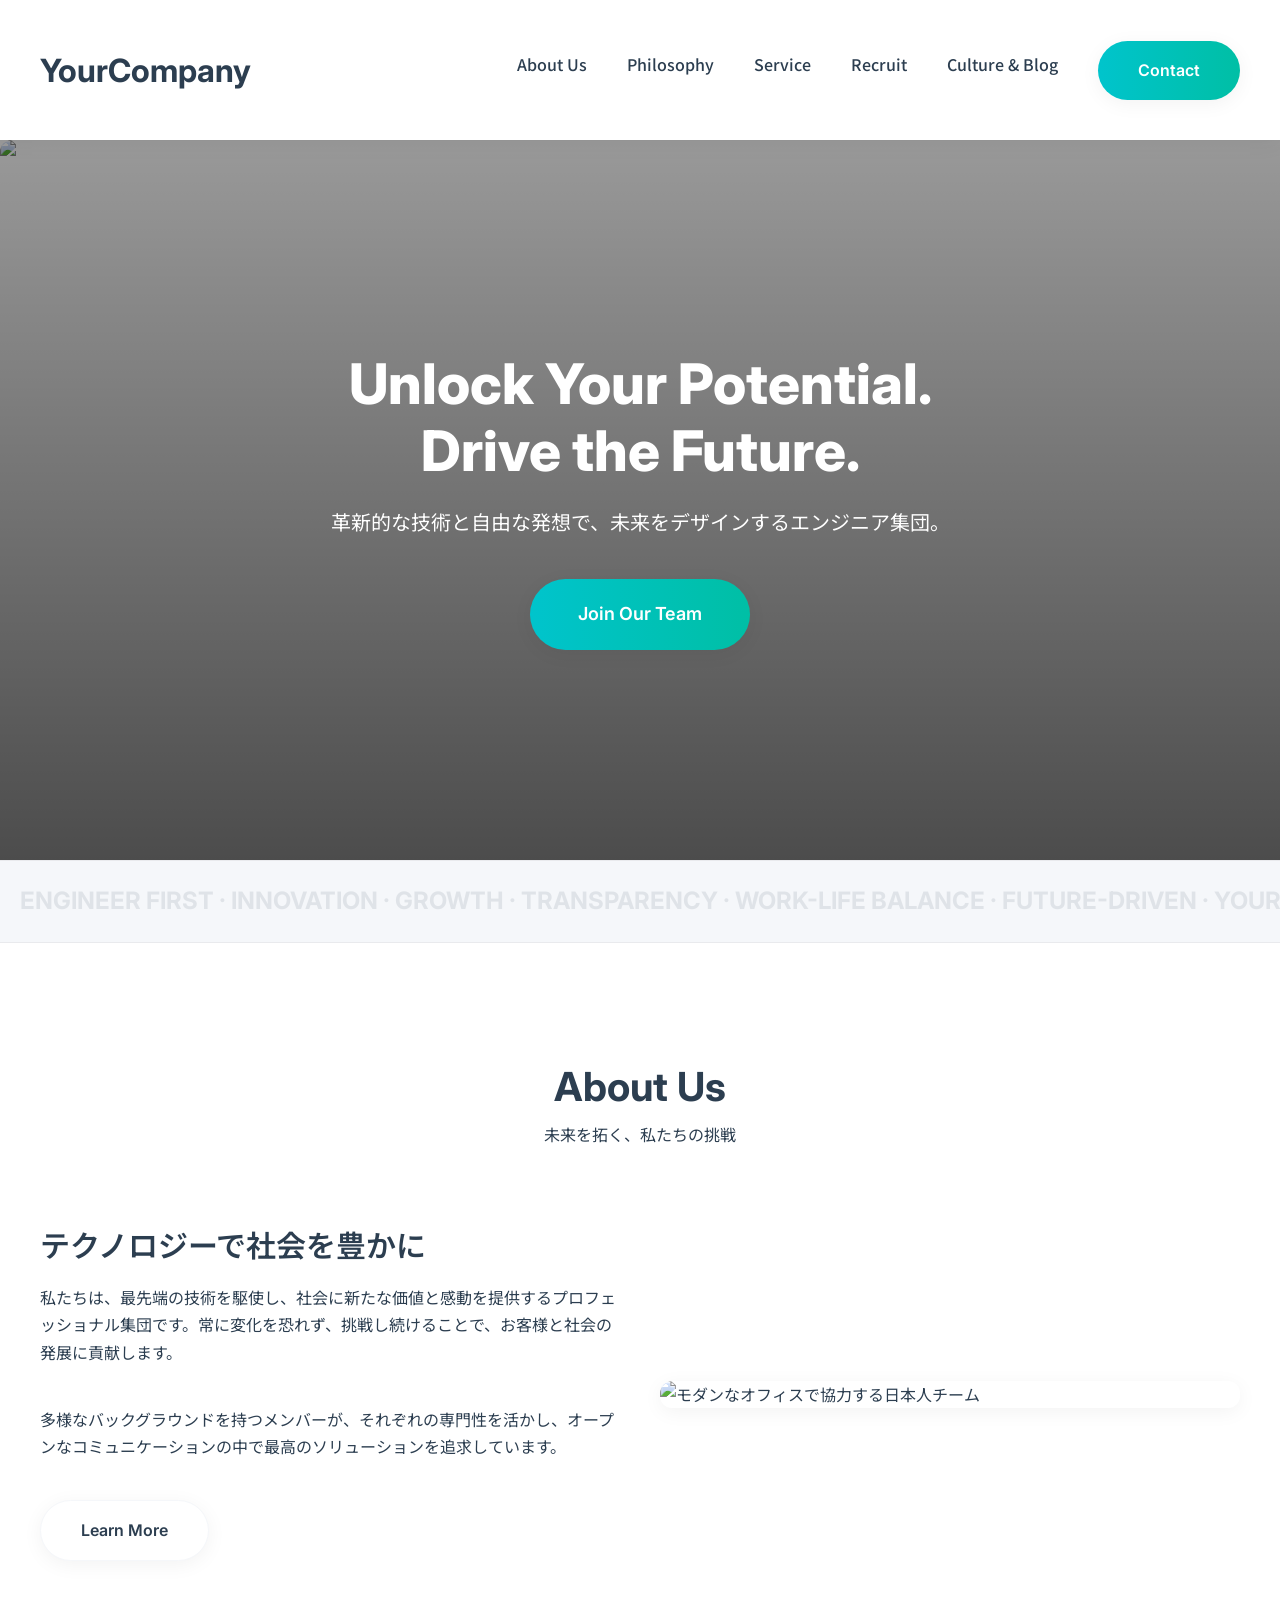
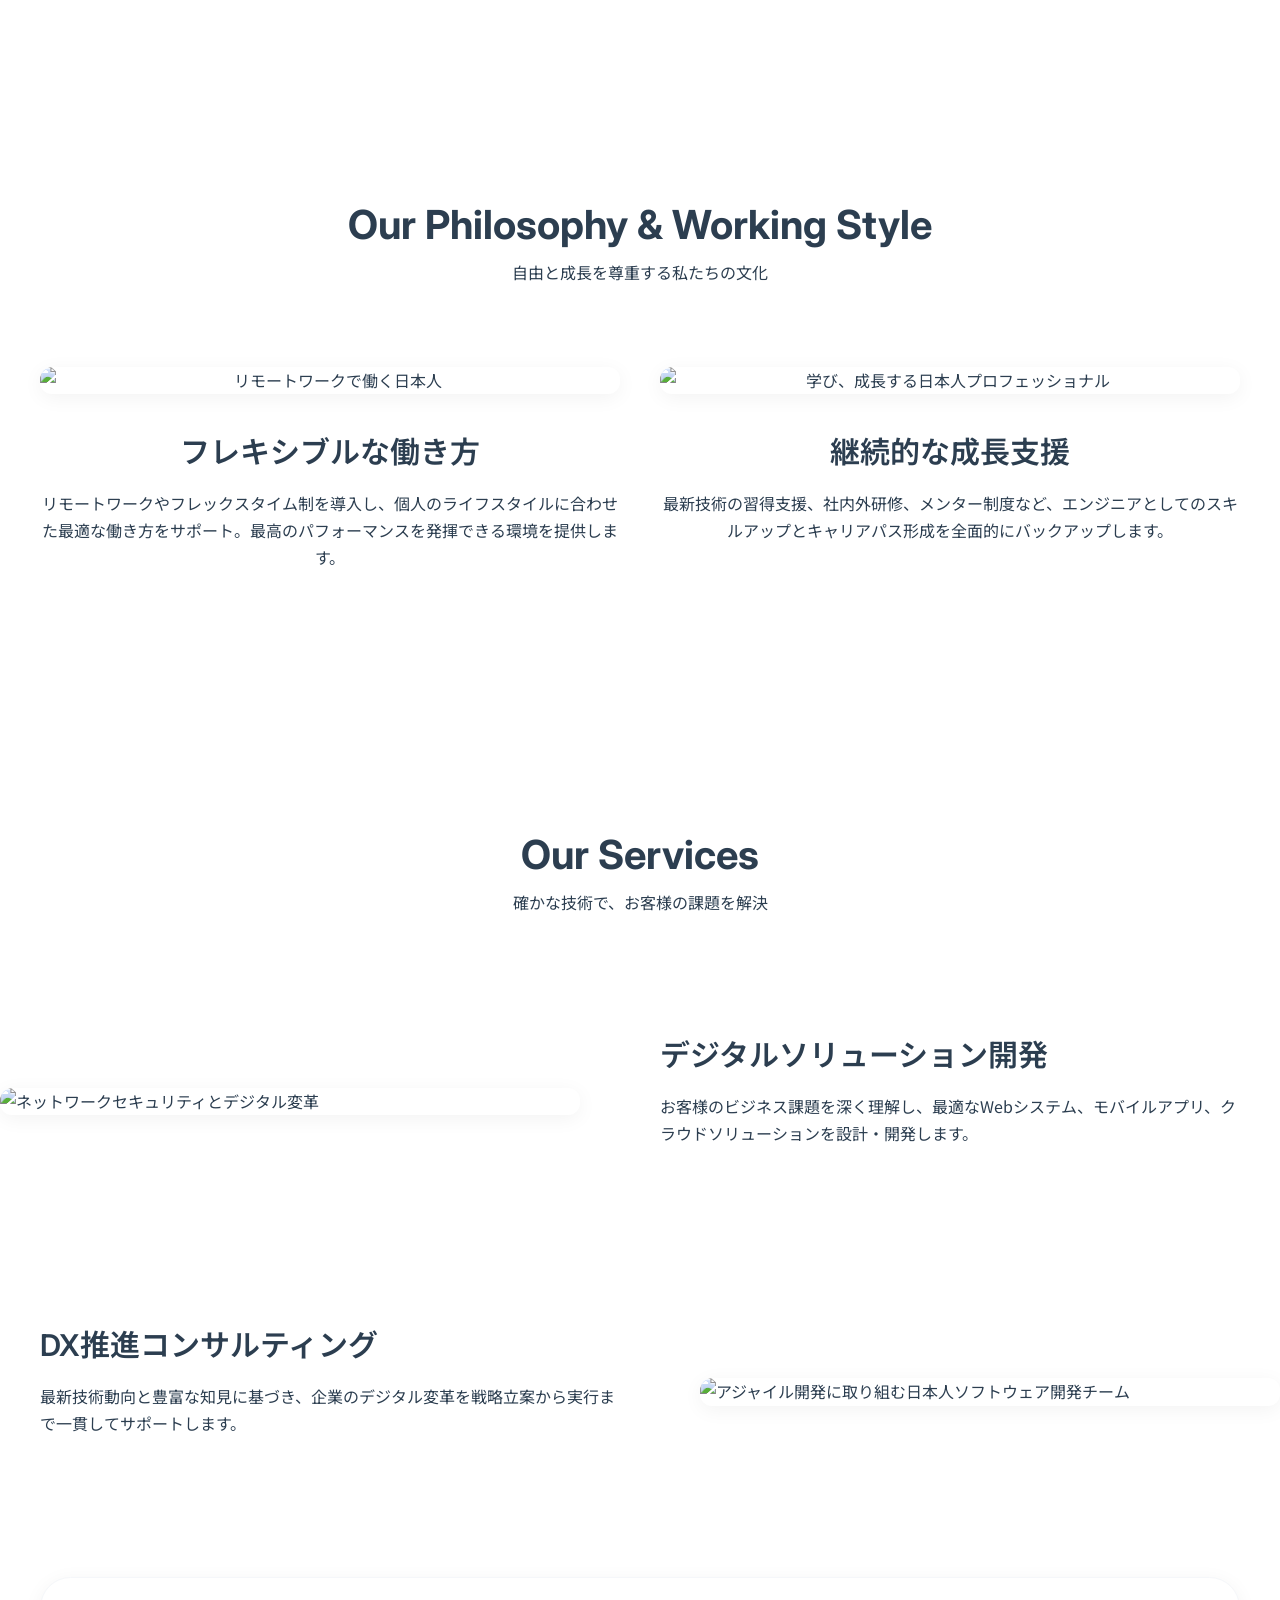
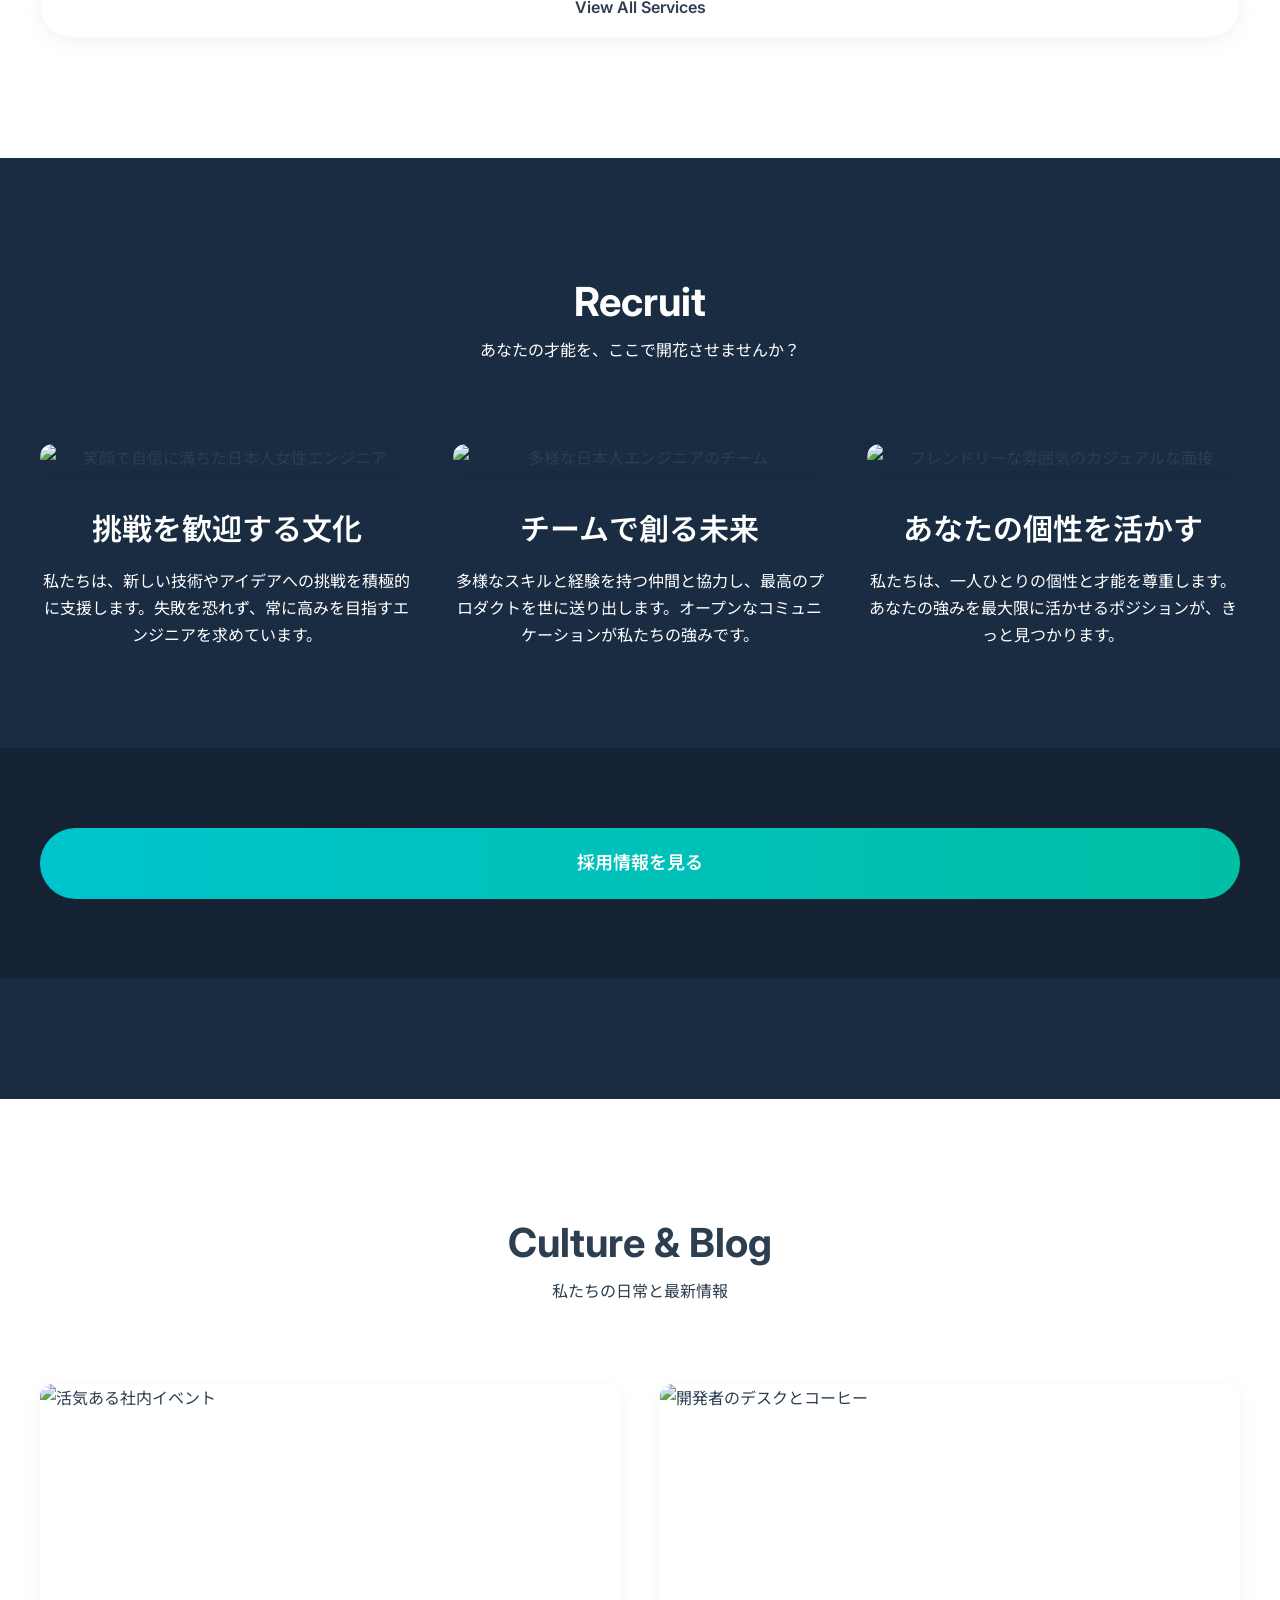
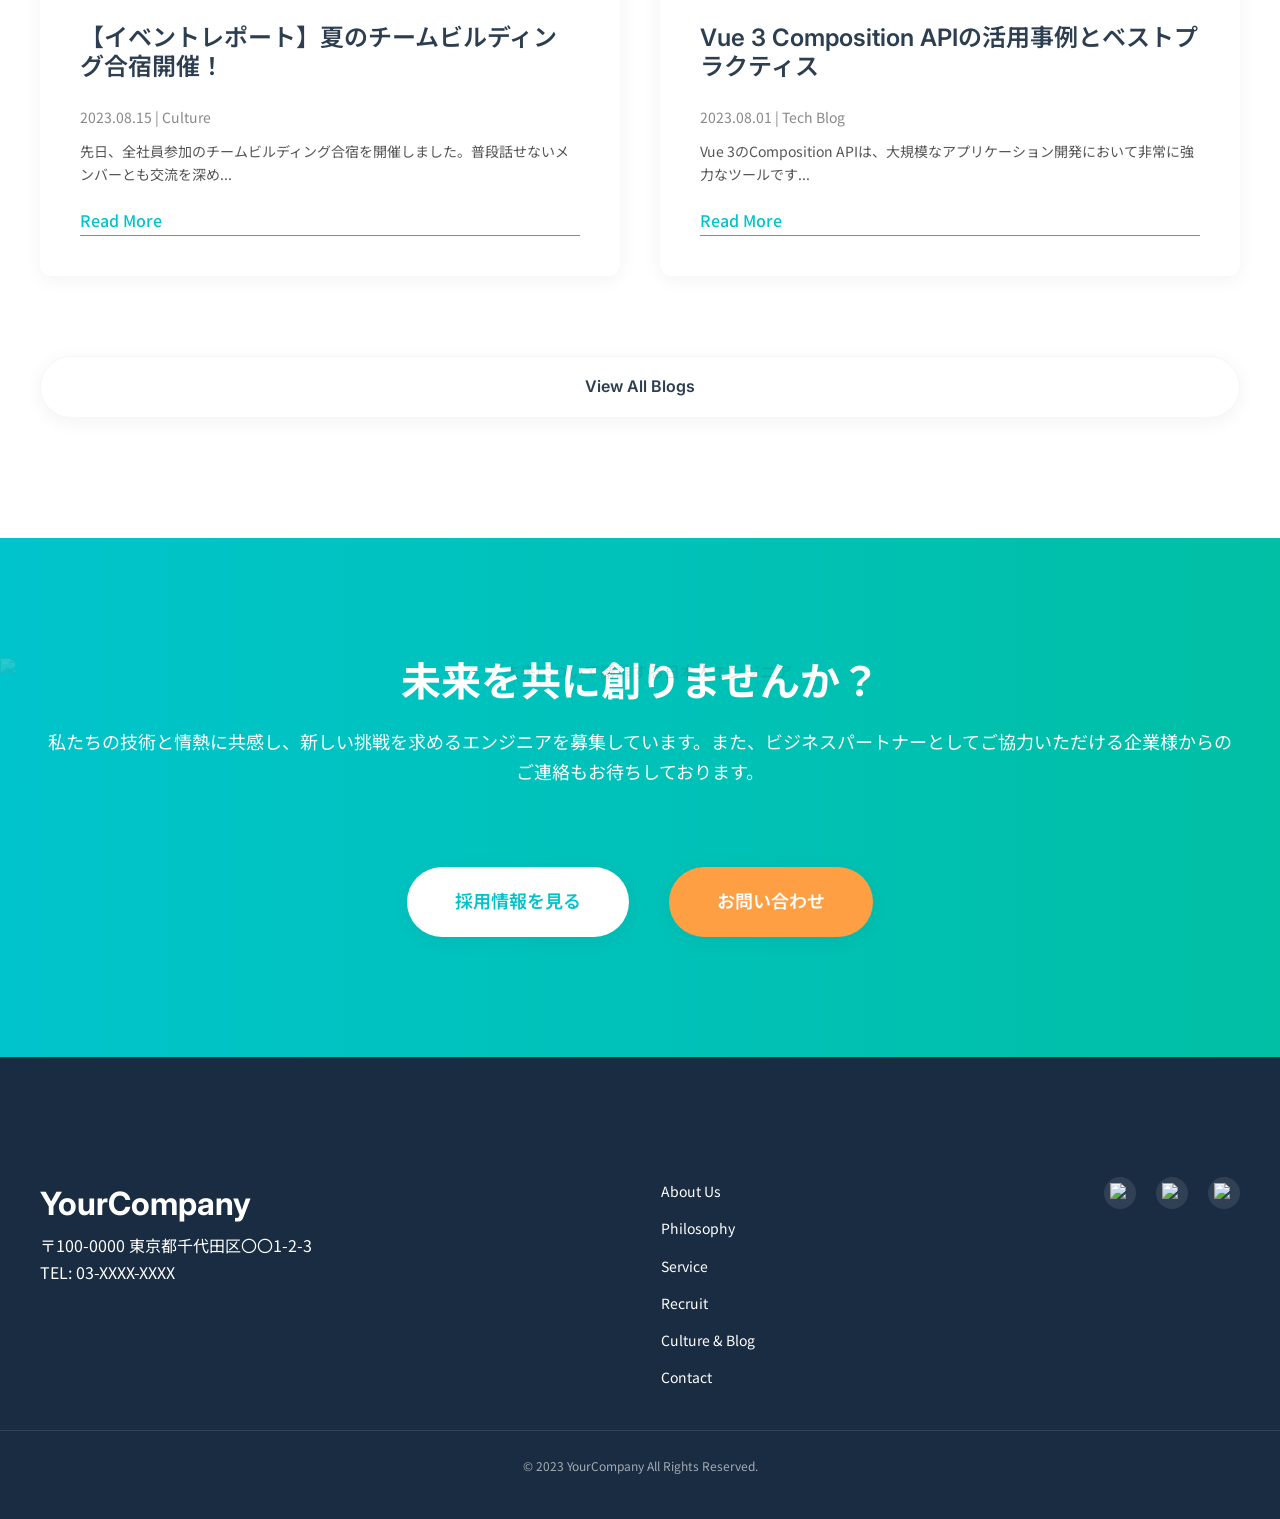
==== index.html @ 5f422d8f "初回" ====
<!DOCTYPE html>
<html lang="ja">

<head>
    <meta charset="UTF-8">
    <meta name="viewport" content="width=device-width, initial-scale=1.0">
    <title>未来を動かす場所 - [会社名]</title>
    <!-- Google Fontsの読み込み -->
    <link rel="preconnect" href="https://fonts.googleapis.com">
    <link rel="preconnect" href="https://fonts.gstatic.com" crossorigin>
    <link
        href="https://fonts.googleapis.com/css2?family=Inter:wght@400;500;600;700;800&family=Noto+Sans+JP:wght@400;500;600;700&display=swap"
        rel="stylesheet">
    <!-- 外部CSSファイルの読み込み -->
    <link rel="stylesheet" href="style.css">
    <!-- 外部JavaScriptファイルの読み込み -->
    <script src="script.js" defer></script>
</head>

<body>
    <div class="l-wrapper">
        <header class="l-header">
            <div class="l-header__inner l-inner">
                <h1 class="l-header__logo">
                    <a href="/" class="c-logo">YourCompany</a>
                </h1>
                <nav class="l-header__nav c-gnav">
                    <ul class="c-gnav__list">
                        <li class="c-gnav__item"><a href="#about" class="c-gnav__link">About Us</a></li>
                        <li class="c-gnav__item"><a href="#philosophy" class="c-gnav__link">Philosophy</a></li>
                        <li class="c-gnav__item"><a href="#service" class="c-gnav__link">Service</a></li>
                        <li class="c-gnav__item"><a href="#recruit" class="c-gnav__link">Recruit</a></li>
                        <li class="c-gnav__item"><a href="#culture" class="c-gnav__link">Culture & Blog</a></li>
                        <li class="c-gnav__item"><a href="#contact" class="c-btn c-btn--primary">Contact</a></li>
                    </ul>
                </nav>
                <button class="c-hamburger-btn" aria-label="メニューを開く">
                    <span class="c-hamburger-btn__line"></span>
                    <span class="c-hamburger-btn__line"></span>
                    <span class="c-hamburger-btn__line"></span>
                </button>
            </div>
        </header>

        <main class="l-main">
            <!-- Hero Section (全幅レイアウト) -->
            <section class="p-hero">
                <div class="p-hero__bg">
                    <img src="https://source.unsplash.com/random/1920x1080/?japanese engineers working, modern office, dynamic, future, diverse team, innovative startup"
                        alt="未来を創るエンジニアたち" class="c-img"
                        data-keyword="japanese engineers working, modern office, dynamic, future, diverse team, innovative startup">
                </div>
                <div class="p-hero__inner l-inner">
                    <h2 class="p-hero__heading c-heading c-heading--lv1">Unlock Your Potential.<br>Drive the Future.
                    </h2>
                    <p class="p-hero__text c-text">革新的な技術と自由な発想で、<br class="u-sp-only">未来をデザインするエンジニア集団。</p>
                    <a href="#recruit" class="p-hero__btn c-btn c-btn--primary c-btn--large">Join Our Team</a>
                </div>
            </section>

            <!-- Marquee Section (Heroの直下、無限スクロールテキスト) -->
            <section class="p-marquee">
                <div class="p-marquee__content">
                    <span class="p-marquee__text">ENGINEER FIRST · INNOVATION · GROWTH · TRANSPARENCY · WORK-LIFE
                        BALANCE · FUTURE-DRIVEN · YOUR POTENTIAL UNLOCKED · </span>
                    <span class="p-marquee__text">ENGINEER FIRST · INNOVATION · GROWTH · TRANSPARENCY · WORK-LIFE
                        BALANCE · FUTURE-DRIVEN · YOUR POTENTIAL UNLOCKED · </span>
                    <!-- JSで複製、またはCSSアニメーションのために複数配置 -->
                </div>
            </section>

            <!-- About Us Section -->
            <section id="about" class="p-about l-section">
                <div class="l-inner">
                    <div class="p-about__header c-section-header">
                        <h2 class="c-heading c-heading--lv2">About Us</h2>
                        <p class="c-text">未来を拓く、私たちの挑戦</p>
                    </div>
                    <div class="p-about__content">
                        <div class="p-about__body">
                            <h3 class="p-about__sub-heading c-heading c-heading--lv3">テクノロジーで社会を豊かに</h3>
                            <p class="c-text">
                                私たちは、最先端の技術を駆使し、社会に新たな価値と感動を提供するプロフェッショナル集団です。常に変化を恐れず、挑戦し続けることで、お客様と社会の発展に貢献します。</p>
                            <p class="c-text">多様なバックグラウンドを持つメンバーが、それぞれの専門性を活かし、オープンなコミュニケーションの中で最高のソリューションを追求しています。</p>
                            <a href="#" class="c-btn c-btn--secondary">Learn More</a>
                        </div>
                        <div class="p-about__img-wrapper">
                            <img src="https://source.unsplash.com/random/800x600/?japanese team collaboration, smiling, diverse, modern meeting room, brainstorming, vibrant office"
                                alt="モダンなオフィスで協力する日本人チーム" class="c-img"
                                data-keyword="japanese team collaboration, smiling, diverse, modern meeting room, brainstorming, vibrant office">
                        </div>
                    </div>
                </div>
            </section>

            <!-- Our Philosophy / Working Style Section (一部全幅レイアウト) -->
            <section id="philosophy" class="p-philosophy l-section l-section--full-bleed">
                <div class="l-inner">
                    <div class="p-philosophy__header c-section-header">
                        <h2 class="c-heading c-heading--lv2">Our Philosophy &amp; Working Style</h2>
                        <p class="c-text">自由と成長を尊重する私たちの文化</p>
                    </div>
                    <div class="p-philosophy__content">
                        <div class="p-philosophy__item">
                            <div class="p-philosophy__img-wrapper">
                                <img src="https://source.unsplash.com/random/800x600/?japanese people remote working, flexible work, work-life balance, cozy home office, focused"
                                    alt="リモートワークで働く日本人" class="c-img"
                                    data-keyword="japanese people remote working, flexible work, work-life balance, cozy home office, focused">
                            </div>
                            <h3 class="p-philosophy__title c-heading c-heading--lv3">フレキシブルな働き方</h3>
                            <p class="c-text">リモートワークやフレックスタイム制を導入し、個人のライフスタイルに合わせた最適な働き方をサポート。最高のパフォーマンスを発揮できる環境を提供します。
                            </p>
                        </div>
                        <div class="p-philosophy__item">
                            <div class="p-philosophy__img-wrapper">
                                <img src="https://source.unsplash.com/random/800x600/?japanese young professional, learning, mentorship, career growth, laptop, skill development"
                                    alt="学び、成長する日本人プロフェッショナル" class="c-img"
                                    data-keyword="japanese young professional, learning, mentorship, career growth, laptop, skill development">
                            </div>
                            <h3 class="p-philosophy__title c-heading c-heading--lv3">継続的な成長支援</h3>
                            <p class="c-text">最新技術の習得支援、社内外研修、メンター制度など、エンジニアとしてのスキルアップとキャリアパス形成を全面的にバックアップします。</p>
                        </div>
                    </div>
                </div>
            </section>

            <!-- Service Section (一部全幅要素) -->
            <section id="service" class="p-service l-section">
                <div class="l-inner">
                    <div class="p-service__header c-section-header">
                        <h2 class="c-heading c-heading--lv2">Our Services</h2>
                        <p class="c-text">確かな技術で、お客様の課題を解決</p>
                    </div>
                </div>
                <div class="p-service__full-bleed-content">
                    <div class="p-service__full-bleed-item">
                        <div class="p-service__img-wrapper">
                            <img src="https://source.unsplash.com/random/1200x800/?abstract network security, digital transformation, technology solution, data flow, server room"
                                alt="ネットワークセキュリティとデジタル変革" class="c-img"
                                data-keyword="abstract network security, digital transformation, technology solution, data flow, server room">
                        </div>
                        <div class="p-service__text-content l-inner">
                            <h3 class="p-service__title c-heading c-heading--lv3">デジタルソリューション開発</h3>
                            <p class="c-text">お客様のビジネス課題を深く理解し、最適なWebシステム、モバイルアプリ、クラウドソリューションを設計・開発します。</p>
                        </div>
                    </div>
                    <div class="p-service__full-bleed-item p-service__full-bleed-item--reverse">
                        <div class="p-service__img-wrapper">
                            <img src="https://source.unsplash.com/random/1200x800/?japanese software development team, coding, brainstorming, innovative product launch, agile development"
                                alt="アジャイル開発に取り組む日本人ソフトウェア開発チーム" class="c-img"
                                data-keyword="japanese software development team, coding, brainstorming, innovative product launch, agile development">
                        </div>
                        <div class="p-service__text-content l-inner">
                            <h3 class="p-service__title c-heading c-heading--lv3">DX推進コンサルティング</h3>
                            <p class="c-text">最新技術動向と豊富な知見に基づき、企業のデジタル変革を戦略立案から実行まで一貫してサポートします。</p>
                        </div>
                    </div>
                </div>
                <div class="l-inner u-margin-top-l">
                    <a href="#" class="c-btn c-btn--secondary c-btn--center">View All Services</a>
                </div>
            </section>

            <!-- Recruit Section (一部全幅要素) -->
            <section id="recruit" class="p-recruit l-section l-section--dark-bg">
                <div class="l-inner">
                    <div class="p-recruit__header c-section-header">
                        <h2 class="c-heading c-heading--lv2 c-heading--white">Recruit</h2>
                        <p class="c-text c-text--white">あなたの才能を、ここで開花させませんか？</p>
                    </div>
                    <div class="p-recruit__content">
                        <div class="p-recruit__item">
                            <div class="p-recruit__img-wrapper">
                                <img src="https://source.unsplash.com/random/800x600/?japanese young woman engineer, smiling, confident, career path, modern office setting"
                                    alt="笑顔で自信に満ちた日本人女性エンジニア" class="c-img"
                                    data-keyword="japanese young woman engineer, smiling, confident, career path, modern office setting">
                            </div>
                            <h3 class="p-recruit__title c-heading c-heading--lv3 c-heading--white">挑戦を歓迎する文化</h3>
                            <p class="c-text c-text--white">私たちは、新しい技術やアイデアへの挑戦を積極的に支援します。失敗を恐れず、常に高みを目指すエンジニアを求めています。
                            </p>
                        </div>
                        <div class="p-recruit__item">
                            <div class="p-recruit__img-wrapper">
                                <img src="https://source.unsplash.com/random/800x600/?japanese diverse engineers, happy, team spirit, casual office environment, open communication"
                                    alt="多様な日本人エンジニアのチーム" class="c-img"
                                    data-keyword="japanese diverse engineers, happy, team spirit, casual office environment, open communication">
                            </div>
                            <h3 class="p-recruit__title c-heading c-heading--lv3 c-heading--white">チームで創る未来</h3>
                            <p class="c-text c-text--white">
                                多様なスキルと経験を持つ仲間と協力し、最高のプロダクトを世に送り出します。オープンなコミュニケーションが私たちの強みです。</p>
                        </div>
                        <div class="p-recruit__item">
                            <div class="p-recruit__img-wrapper">
                                <img src="https://source.unsplash.com/random/800x600/?japanese people casual interview, friendly atmosphere, open communication, startup culture"
                                    alt="フレンドリーな雰囲気のカジュアルな面接" class="c-img"
                                    data-keyword="japanese people casual interview, friendly atmosphere, open communication, startup culture">
                            </div>
                            <h3 class="p-recruit__title c-heading c-heading--lv3 c-heading--white">あなたの個性を活かす</h3>
                            <p class="c-text c-text--white">私たちは、一人ひとりの個性と才能を尊重します。あなたの強みを最大限に活かせるポジションが、きっと見つかります。</p>
                        </div>
                    </div>
                </div>
                <div class="p-recruit__cta-full-bleed">
                    <div class="l-inner">
                        <a href="#" class="c-btn c-btn--primary c-btn--large c-btn--center">採用情報を見る</a>
                    </div>
                </div>
            </section>

            <!-- Culture / Blog Section -->
            <section id="culture" class="p-culture l-section">
                <div class="l-inner">
                    <div class="p-culture__header c-section-header">
                        <h2 class="c-heading c-heading--lv2">Culture &amp; Blog</h2>
                        <p class="c-text">私たちの日常と最新情報</p>
                    </div>
                    <div class="p-culture__content">
                        <article class="c-card c-card--blog">
                            <div class="c-card__img-wrapper">
                                <img src="https://source.unsplash.com/random/600x400/?japanese company event, team building, lively, happy employees, casual gathering"
                                    alt="活気ある社内イベント" class="c-img"
                                    data-keyword="japanese company event, team building, lively, happy employees, casual gathering">
                            </div>
                            <div class="c-card__body">
                                <h3 class="c-card__title c-heading c-heading--lv4">【イベントレポート】夏のチームビルディング合宿開催！</h3>
                                <p class="c-card__meta">2023.08.15 | Culture</p>
                                <p class="c-card__text c-text">先日、全社員参加のチームビルディング合宿を開催しました。普段話せないメンバーとも交流を深め...</p>
                                <a href="#" class="c-card__link c-link">Read More</a>
                            </div>
                        </article>
                        <article class="c-card c-card--blog">
                            <div class="c-card__img-wrapper">
                                <img src="https://source.unsplash.com/random/600x400/?japanese tech blog, coding, coffee, focused work, developer desk setup"
                                    alt="開発者のデスクとコーヒー" class="c-img"
                                    data-keyword="japanese tech blog, coding, coffee, focused work, developer desk setup">
                            </div>
                            <div class="c-card__body">
                                <h3 class="c-card__title c-heading c-heading--lv4">Vue 3 Composition APIの活用事例とベストプラクティス
                                </h3>
                                <p class="c-card__meta">2023.08.01 | Tech Blog</p>
                                <p class="c-card__text c-text">Vue 3のComposition APIは、大規模なアプリケーション開発において非常に強力なツールです...
                                </p>
                                <a href="#" class="c-card__link c-link">Read More</a>
                            </div>
                        </article>
                    </div>
                    <div class="u-margin-top-l">
                        <a href="#" class="c-btn c-btn--secondary c-btn--center">View All Blogs</a>
                    </div>
                </div>
            </section>

            <!-- CTA Section (お問い合わせ・採用誘導) -->
            <section id="contact" class="p-cta l-section l-section--primary-gradient">
                <div class="l-inner">
                    <h2 class="p-cta__heading c-heading c-heading--lv2 c-heading--white">未来を共に創りませんか？</h2>
                    <p class="p-cta__text c-text c-text--white">私たちの技術と情熱に共感し、新しい挑戦を求めるエンジニアを募集しています。<br
                            class="u-sp-only">また、ビジネスパートナーとしてご協力いただける企業様からのご連絡もお待ちしております。</p>
                    <div class="p-cta__btn-group">
                        <a href="#recruit" class="c-btn c-btn--white c-btn--large">採用情報を見る</a>
                        <a href="#" class="c-btn c-btn--accent-orange c-btn--large">お問い合わせ</a>
                    </div>
                    <!-- 画像配置の絶対義務を満たすため、CTAセクションにも画像を追加 -->
                    <div class="p-cta__img-wrapper">
                        <img src="https://source.unsplash.com/random/800x600/?japanese engineers discussion, smiling, future, innovation, diverse team"
                            alt="未来について議論する日本人エンジニア" class="c-img"
                            data-keyword="japanese engineers discussion, smiling, future, innovation, diverse team">
                    </div>
                </div>
            </section>
        </main>

        <footer class="l-footer">
            <div class="l-footer__inner l-inner">
                <div class="l-footer__col">
                    <a href="/" class="l-footer__logo c-logo c-logo--white">YourCompany</a>
                    <p class="l-footer__address c-text c-text--white">〒100-0000 東京都千代田区〇〇1-2-3<br>TEL: 03-XXXX-XXXX</p>
                </div>
                <nav class="l-footer__nav c-footer-nav">
                    <ul class="c-footer-nav__list">
                        <li class="c-footer-nav__item"><a href="#about" class="c-footer-nav__link">About Us</a></li>
                        <li class="c-footer-nav__item"><a href="#philosophy" class="c-footer-nav__link">Philosophy</a>
                        </li>
                        <li class="c-footer-nav__item"><a href="#service" class="c-footer-nav__link">Service</a></li>
                        <li class="c-footer-nav__item"><a href="#recruit" class="c-footer-nav__link">Recruit</a></li>
                        <li class="c-footer-nav__item"><a href="#culture" class="c-footer-nav__link">Culture & Blog</a>
                        </li>
                        <li class="c-footer-nav__item"><a href="#contact" class="c-footer-nav__link">Contact</a></li>
                    </ul>
                </nav>
                <div class="l-footer__social c-social-nav">
                    <ul class="c-social-nav__list">
                        <li class="c-social-nav__item"><a href="#" class="c-social-nav__link" aria-label="Twitter"><img
                                    src="https://placehold.jp/24x24.png?text=TW" alt="Twitterアイコン"></a></li>
                        <li class="c-social-nav__item"><a href="#" class="c-social-nav__link" aria-label="Facebook"><img
                                    src="https://placehold.jp/24x24.png?text=FB" alt="Facebookアイコン"></a></li>
                        <li class="c-social-nav__item"><a href="#" class="c-social-nav__link" aria-label="LinkedIn"><img
                                    src="https://placehold.jp/24x24.png?text=LI" alt="LinkedInアイコン"></a></li>
                    </ul>
                </div>
            </div>
            <div class="l-footer__copyright">
                <small class="c-copyright">&copy; 2023 YourCompany All Rights Reserved.</small>
            </div>
        </footer>
    </div>
</body>

</html>
---- style.css ----
/* Google Fonts */
@import url('https://fonts.googleapis.com/css2?family=Inter:wght@400;500;600;700;800&family=Noto+Sans+JP:wght@400;500;600;700&display=swap');

/*
 * Reset & Base Styles
 * --------------------------------------------------
 */
*,
*::before,
*::after {
    box-sizing: border-box;
}

html {
    scroll-behavior: smooth;
    font-size: 16px;
    /* Base font size for rem calculations */
}

body {
    margin: 0;
    font-family: var(--font-body);
    font-size: var(--font-size-body);
    line-height: var(--line-height-body);
    color: var(--color-dark-gray);
    background-color: var(--color-white);
    -webkit-font-smoothing: antialiased;
    -moz-osx-font-smoothing: grayscale;
}

body.no-scroll {
    /* JSで付与されるクラス */
    overflow: hidden;
}

a {
    text-decoration: none;
    color: inherit;
}

ul {
    list-style: none;
    padding: 0;
    margin: 0;
}

img {
    max-width: 100%;
    height: auto;
    display: block;
    vertical-align: bottom;
    /* Remove extra space below images */
}

/*
 * Custom Properties (CSS Variables)
 * --------------------------------------------------
 */
:root {
    /* Colors */
    --color-white: #FFFFFF;
    --color-light-gray: #F5F7FA;
    --color-dark-gray: #2C3E50;
    --color-navy: #1A2C42;
    --color-primary-cyan: #00C4CC;
    --color-primary-green: #00BFA5;
    --color-accent-orange: #FF9F43;
    --color-accent-yellow: #FFC107;

    /* Fonts */
    --font-heading: 'Inter', 'Noto Sans JP', sans-serif;
    --font-body: 'Noto Sans JP', 'Inter', sans-serif;

    /* Font Sizes (PC) */
    --font-size-h1: 3.5rem;
    /* 56px */
    --font-size-h2: 2.5rem;
    /* 40px */
    --font-size-h3: 1.875rem;
    /* 30px */
    --font-size-h4: 1.5rem;
    /* 24px */
    --font-size-body: 1rem;
    /* 16px */
    --font-size-small: 0.875rem;
    /* 14px */

    /* Line Heights */
    --line-height-heading: 1.2;
    --line-height-body: 1.7;

    /* Spacing */
    --inner-max-width: 1280px;
    --inner-padding-pc: 40px;
    --inner-padding-sp: 20px;
    --section-padding-pc: 120px;
    --section-padding-sp: 60px;
    --margin-l: 80px;
    --margin-m: 40px;
    --margin-s: 20px;
    --margin-xs: 10px;

    /* Border Radius */
    --border-radius-m: 12px;
    --border-radius-s: 8px;
    --border-radius-full: 9999px;

    /* Shadows */
    --shadow-light: 0 4px 20px rgba(0, 0, 0, 0.05);
    --shadow-medium: 0 8px 30px rgba(0, 0, 0, 0.1);

    /* Transitions */
    --transition-ease: all 0.3s ease;
}

/*
 * Layout Styles (l-)
 * --------------------------------------------------
 */
.l-wrapper {
    overflow: hidden;
    /* For full-bleed elements */
}

.l-inner {
    max-width: var(--inner-max-width);
    margin-left: auto;
    margin-right: auto;
    padding-left: var(--inner-padding-pc);
    padding-right: var(--inner-padding-pc);
}

.l-header {
    position: sticky;
    top: 0;
    left: 0;
    width: 100%;
    background-color: var(--color-white);
    z-index: 100;
    box-shadow: var(--shadow-light);
}

.l-header__inner {
    display: flex;
    justify-content: space-between;
    align-items: center;
    padding-top: var(--margin-s);
    padding-bottom: var(--margin-s);
}

.l-main {
    padding-top: 0;
}

.l-section {
    padding-top: var(--section-padding-pc);
    padding-bottom: var(--section-padding-pc);
}

.l-section--full-bleed {
    width: 100vw;
    margin-left: calc(50% - 50vw);
    overflow: hidden;
    /* Ensure content doesn't overflow */
}

.l-section--dark-bg {
    background-color: var(--color-navy);
}

.l-section--primary-gradient {
    background: linear-gradient(to right, var(--color-primary-cyan), var(--color-primary-green));
}

.l-footer {
    background-color: var(--color-navy);
    padding-top: var(--section-padding-pc);
    padding-bottom: var(--margin-m);
    /* Adjust for copyright below */
    color: var(--color-white);
}

.l-footer__inner {
    display: flex;
    justify-content: space-between;
    align-items: flex-start;
    flex-wrap: wrap;
    padding-bottom: var(--margin-m);
}

.l-footer__col {
    margin-bottom: var(--margin-m);
}

.l-footer__logo {
    margin-bottom: var(--margin-s);
}

.l-footer__address {
    font-size: var(--font-size-small);
    line-height: 1.8;
}

.l-footer__copyright {
    text-align: center;
    padding-top: var(--margin-s);
    border-top: 1px solid rgba(255, 255, 255, 0.1);
}

/*
 * Component Styles (c-)
 * --------------------------------------------------
 */
.c-logo {
    font-family: var(--font-heading);
    font-size: 2rem;
    /* 32px */
    font-weight: 700;
    color: var(--color-dark-gray);
    transition: var(--transition-ease);
}

.c-logo--white {
    color: var(--color-white);
}

.c-logo:hover {
    color: var(--color-primary-cyan);
}

.c-gnav__list {
    display: flex;
    gap: var(--margin-m);
}

.c-gnav__link {
    display: block;
    padding: var(--margin-xs) 0;
    font-weight: 500;
    color: var(--color-dark-gray);
    position: relative;
    transition: var(--transition-ease);
}

.c-gnav__link::after {
    content: '';
    position: absolute;
    bottom: 0;
    left: 50%;
    width: 0;
    height: 2px;
    background: linear-gradient(to right, var(--color-primary-cyan), var(--color-primary-green));
    transition: var(--transition-ease);
    transform: translateX(-50%);
}

.c-gnav__link:hover {
    color: var(--color-primary-cyan);
}

.c-gnav__link:hover::after {
    width: 100%;
}

.c-btn {
    display: inline-flex;
    justify-content: center;
    align-items: center;
    padding: 1rem 2.5rem;
    /* 16px 40px */
    border: none;
    border-radius: var(--border-radius-full);
    font-family: var(--font-heading);
    font-size: var(--font-size-body);
    font-weight: 600;
    cursor: pointer;
    transition: var(--transition-ease);
    text-align: center;
    white-space: nowrap;
    box-shadow: var(--shadow-light);
}

.c-btn--primary {
    background: linear-gradient(to right, var(--color-primary-cyan), var(--color-primary-green));
    color: var(--color-white);
}

.c-btn--primary:hover {
    opacity: 0.9;
    transform: translateY(-2px);
    box-shadow: var(--shadow-medium);
}

.c-btn--secondary {
    background-color: var(--color-white);
    color: var(--color-dark-gray);
    border: 1px solid var(--color-light-gray);
}

.c-btn--secondary:hover {
    background-color: var(--color-light-gray);
    transform: translateY(-2px);
    box-shadow: var(--shadow-medium);
}

.c-btn--white {
    background-color: var(--color-white);
    color: var(--color-primary-cyan);
}

.c-btn--white:hover {
    background-color: var(--color-light-gray);
    transform: translateY(-2px);
    box-shadow: var(--shadow-medium);
}

.c-btn--accent-orange {
    background-color: var(--color-accent-orange);
    color: var(--color-white);
}

.c-btn--accent-orange:hover {
    opacity: 0.9;
    transform: translateY(-2px);
    box-shadow: var(--shadow-medium);
}

.c-btn--large {
    padding: 1.25rem 3rem;
    /* 20px 48px */
    font-size: 1.125rem;
    /* 18px */
}

.c-btn--center {
    display: block;
    margin-left: auto;
    margin-right: auto;
}

.c-hamburger-btn {
    display: none;
    /* Hidden on PC */
    width: 30px;
    height: 24px;
    position: relative;
    background: none;
    border: none;
    cursor: pointer;
    z-index: 101;
    padding: 0;
}

.c-hamburger-btn__line {
    position: absolute;
    left: 0;
    width: 100%;
    height: 2px;
    background-color: var(--color-dark-gray);
    transition: var(--transition-ease);
}

.c-hamburger-btn__line:nth-child(1) {
    top: 0;
}

.c-hamburger-btn__line:nth-child(2) {
    top: 50%;
    transform: translateY(-50%);
}

.c-hamburger-btn__line:nth-child(3) {
    bottom: 0;
}

/* ハンバーガーボタンが開いたときのスタイル */
.c-hamburger-btn.is-open .c-hamburger-btn__line:nth-child(1) {
    transform: translateY(8px) rotate(45deg);
}

.c-hamburger-btn.is-open .c-hamburger-btn__line:nth-child(2) {
    opacity: 0;
}

.c-hamburger-btn.is-open .c-hamburger-btn__line:nth-child(3) {
    transform: translateY(-8px) rotate(-45deg);
}

/* Headings */
.c-heading {
    font-family: var(--font-heading);
    line-height: var(--line-height-heading);
    color: var(--color-dark-gray);
    margin-top: 0;
    margin-bottom: var(--margin-s);
}

.c-heading--lv1 {
    font-size: var(--font-size-h1);
    font-weight: 800;
}

.c-heading--lv2 {
    font-size: var(--font-size-h2);
    font-weight: 700;
}

.c-heading--lv3 {
    font-size: var(--font-size-h3);
    font-weight: 600;
}

.c-heading--lv4 {
    font-size: var(--font-size-h4);
    font-weight: 600;
}

.c-heading--white {
    color: var(--color-white);
}

/* Text */
.c-text {
    font-family: var(--font-body);
    font-size: var(--font-size-body);
    line-height: var(--line-height-body);
    color: var(--color-dark-gray);
    margin-top: 0;
    margin-bottom: var(--margin-s);
}

.c-text--white {
    color: var(--color-white);
}

.c-section-header {
    text-align: center;
    margin-bottom: var(--margin-l);
}

.c-section-header .c-heading {
    margin-bottom: var(--margin-xs);
}

.c-img {
    border-radius: var(--border-radius-m);
}

.c-card {
    background-color: var(--color-white);
    border-radius: var(--border-radius-m);
    box-shadow: var(--shadow-light);
    overflow: hidden;
    transition: var(--transition-ease);
    display: flex;
    flex-direction: column;
    height: 100%;
}

.c-card:hover {
    transform: translateY(-5px);
    box-shadow: var(--shadow-medium);
}

.c-card__img-wrapper {
    width: 100%;
    height: 200px;
    /* Fixed height for consistent card image size */
    overflow: hidden;
}

.c-card__img-wrapper img {
    width: 100%;
    height: 100%;
    object-fit: cover;
    border-radius: var(--border-radius-m) var(--border-radius-m) 0 0;
    /* Top corners only */
}

.c-card__body {
    padding: var(--margin-m);
    flex-grow: 1;
    display: flex;
    flex-direction: column;
}

.c-card__title {
    margin-bottom: var(--margin-xs);
    flex-grow: 1;
    /* Allow title to take up space */
}

.c-card__meta {
    font-size: var(--font-size-small);
    color: #888;
    margin-bottom: var(--margin-xs);
}

.c-card__text {
    font-size: var(--font-size-small);
    color: #555;
    margin-bottom: var(--margin-s);
}

.c-card__link {
    display: inline-block;
    color: var(--color-primary-cyan);
    font-weight: 500;
    position: relative;
    padding-bottom: 2px;
    transition: var(--transition-ease);
    margin-top: auto;
    /* Push link to bottom */
}

.c-card__link::after {
    content: '';
    position: absolute;
    bottom: 0;
    left: 0;
    width: 100%;
    height: 1px;
    background-color: var(--color-primary-cyan);
    transform: scaleX(1);
    transform-origin: right;
    transition: transform 0.3s ease;
}

.c-card__link:hover {
    color: var(--color-primary-green);
}

.c-card__link:hover::after {
    transform: scaleX(0);
    transform-origin: left;
}

.c-link {
    display: inline-block;
    color: var(--color-primary-cyan);
    font-weight: 500;
    position: relative;
    padding-bottom: 2px;
    transition: var(--transition-ease);
}

.c-link::after {
    content: '';
    position: absolute;
    bottom: 0;
    left: 0;
    width: 100%;
    height: 1px;
    background-color: var(--color-primary-cyan);
    transform: scaleX(1);
    transform-origin: right;
    transition: transform 0.3s ease;
}

.c-link:hover {
    color: var(--color-primary-green);
}

.c-link:hover::after {
    transform: scaleX(0);
    transform-origin: left;
}

.c-footer-nav__list {
    display: flex;
    flex-direction: column;
    gap: var(--margin-xs);
}

.c-footer-nav__link {
    color: var(--color-white);
    font-size: var(--font-size-small);
    transition: var(--transition-ease);
}

.c-footer-nav__link:hover {
    color: var(--color-primary-cyan);
}

.c-social-nav__list {
    display: flex;
    gap: var(--margin-s);
}

.c-social-nav__link {
    display: block;
    width: 32px;
    height: 32px;
    border-radius: 50%;
    background-color: rgba(255, 255, 255, 0.1);
    display: flex;
    justify-content: center;
    align-items: center;
    transition: var(--transition-ease);
}

.c-social-nav__link:hover {
    background-color: var(--color-primary-cyan);
    transform: translateY(-2px);
}

.c-social-nav__link img {
    width: 20px;
    height: 20px;
    object-fit: contain;
    border-radius: 0;
    /* Override c-img */
}

.c-copyright {
    font-size: 0.75rem;
    /* 12px */
    color: rgba(255, 255, 255, 0.6);
}

/*
 * Page Specific Styles (p-)
 * --------------------------------------------------
 */
.p-hero {
    position: relative;
    width: 100vw;
    margin-left: calc(50% - 50vw);
    height: 80vh;
    /* Adjust as needed */
    min-height: 500px;
    display: flex;
    align-items: center;
    justify-content: center;
    color: var(--color-white);
    text-align: center;
    overflow: hidden;
}

.p-hero__bg {
    position: absolute;
    top: 0;
    left: 0;
    width: 100%;
    height: 100%;
    z-index: -1;
}

.p-hero__bg img {
    width: 100%;
    height: 100%;
    object-fit: cover;
}

.p-hero__bg::after {
    content: '';
    position: absolute;
    top: 0;
    left: 0;
    width: 100%;
    height: 100%;
    background: linear-gradient(to bottom, rgba(0, 0, 0, 0.4), rgba(0, 0, 0, 0.7));
    /* Dark overlay */
    z-index: 1;
}

.p-hero__inner {
    position: relative;
    z-index: 2;
    padding-top: var(--margin-l);
    /* Ensure content is below header */
    padding-bottom: var(--margin-l);
}

.p-hero__heading {
    color: var(--color-white);
    margin-bottom: var(--margin-s);
}

.p-hero__text {
    color: var(--color-white);
    font-size: 1.25rem;
    /* 20px */
    margin-bottom: var(--margin-m);
}

.p-marquee {
    width: 100vw;
    margin-left: calc(50% - 50vw);
    background-color: var(--color-light-gray);
    padding: var(--margin-s) 0;
    overflow: hidden;
    position: relative;
    border-top: 1px solid rgba(0, 0, 0, 0.05);
    border-bottom: 1px solid rgba(0, 0, 0, 0.05);
}

.p-marquee__content {
    display: flex;
    white-space: nowrap;
    animation: marquee-scroll 30s linear infinite;
    /* Adjust duration as needed */
}

.p-marquee__text {
    font-family: var(--font-heading);
    font-size: 1.5rem;
    /* 24px */
    font-weight: 700;
    color: var(--color-dark-gray);
    opacity: 0.1;
    padding: 0 var(--margin-s);
    /* Space between repeated text */
    display: inline-block;
    /* Ensure it respects padding and width */
}

@keyframes marquee-scroll {
    0% {
        transform: translateX(0);
    }

    100% {
        transform: translateX(-50%);
    }

    /* Move by half of the content width for seamless loop */
}

.p-about__content {
    display: flex;
    align-items: center;
    gap: var(--inner-padding-pc);
    /* Use inner padding for gap */
}

.p-about__body {
    flex: 1;
}

.p-about__body .c-text {
    margin-bottom: var(--margin-m);
}

.p-about__img-wrapper {
    flex: 1;
    border-radius: var(--border-radius-m);
    box-shadow: var(--shadow-light);
    overflow: hidden;
}

.p-philosophy__content {
    display: grid;
    grid-template-columns: repeat(2, 1fr);
    gap: var(--inner-padding-pc);
}

.p-philosophy__item {
    text-align: center;
}

.p-philosophy__img-wrapper {
    margin-bottom: var(--margin-m);
    border-radius: var(--border-radius-m);
    box-shadow: var(--shadow-light);
    overflow: hidden;
    transition: var(--transition-ease);
}

.p-philosophy__img-wrapper:hover {
    transform: translateY(-5px);
    box-shadow: var(--shadow-medium);
}

.p-philosophy__title {
    margin-bottom: var(--margin-s);
}

.p-service__full-bleed-content {
    width: 100vw;
    margin-left: calc(50% - 50vw);
    overflow: hidden;
    margin-top: var(--margin-l);
    /* Space below section header */
}

.p-service__full-bleed-item {
    display: flex;
    align-items: center;
    gap: var(--inner-padding-pc);
    margin-bottom: var(--margin-l);
}

.p-service__full-bleed-item:last-child {
    margin-bottom: 0;
}

.p-service__full-bleed-item--reverse {
    flex-direction: row-reverse;
}

.p-service__img-wrapper {
    flex: 1;
    border-radius: var(--border-radius-m);
    box-shadow: var(--shadow-light);
    overflow: hidden;
}

.p-service__text-content {
    flex: 1;
    padding: var(--margin-m);
}

.p-service__title {
    margin-bottom: var(--margin-s);
}

.p-recruit__content {
    display: grid;
    grid-template-columns: repeat(3, 1fr);
    gap: var(--inner-padding-pc);
    margin-bottom: var(--margin-l);
}

.p-recruit__item {
    text-align: center;
}

.p-recruit__img-wrapper {
    margin-bottom: var(--margin-m);
    border-radius: var(--border-radius-m);
    box-shadow: var(--shadow-light);
    overflow: hidden;
    transition: var(--transition-ease);
}

.p-recruit__img-wrapper:hover {
    transform: translateY(-5px);
    box-shadow: var(--shadow-medium);
}

.p-recruit__title {
    margin-bottom: var(--margin-s);
}

.p-recruit__cta-full-bleed {
    width: 100vw;
    margin-left: calc(50% - 50vw);
    background-color: rgba(0, 0, 0, 0.2);
    /* Semi-transparent overlay on dark bg */
    padding: var(--margin-l) 0;
    text-align: center;
}

.p-culture__content {
    display: grid;
    grid-template-columns: repeat(2, 1fr);
    gap: var(--inner-padding-pc);
}

.p-cta {
    position: relative;
    text-align: center;
    overflow: hidden;
}

.p-cta .l-inner {
    position: relative;
    z-index: 2;
}

.p-cta__heading {
    margin-bottom: var(--margin-s);
}

.p-cta__text {
    font-size: 1.125rem;
    /* 18px */
    margin-bottom: var(--margin-l);
}

.p-cta__btn-group {
    display: flex;
    justify-content: center;
    gap: var(--margin-m);
    flex-wrap: wrap;
    /* Allow wrapping on smaller screens */
}

.p-cta__img-wrapper {
    position: absolute;
    top: 0;
    left: 0;
    width: 100%;
    height: 100%;
    z-index: 1;
    opacity: 0.15;
    /* Make image subtle */
}

.p-cta__img-wrapper img {
    width: 100%;
    height: 100%;
    object-fit: cover;
    filter: grayscale(100%);
    /* Desaturate for background */
    border-radius: 0;
    /* Override c-img */
}

/*
 * Utility Styles (u-)
 * --------------------------------------------------
 */
.u-sp-only {
    display: none;
}

.u-margin-top-l {
    margin-top: var(--margin-l);
}

/*
 * Media Queries (Mobile First Approach)
 * --------------------------------------------------
 */
@media (max-width: 1024px) {
    .l-inner {
        padding-left: var(--inner-padding-sp);
        padding-right: var(--inner-padding-sp);
    }

    .c-gnav__list {
        gap: var(--margin-s);
    }

    .p-about__content {
        gap: var(--inner-padding-sp);
    }

    .p-philosophy__content {
        gap: var(--inner-padding-sp);
    }

    .p-service__full-bleed-item {
        gap: var(--inner-padding-sp);
    }

    .p-recruit__content {
        gap: var(--inner-padding-sp);
    }

    .p-culture__content {
        gap: var(--inner-padding-sp);
    }
}

@media (max-width: 767px) {

    /* Font Sizes (SP) */
    :root {
        --font-size-h1: 2.5rem;
        /* 40px */
        --font-size-h2: 2rem;
        /* 32px */
        --font-size-h3: 1.5rem;
        /* 24px */
        --font-size-h4: 1.25rem;
        /* 20px */
        --font-size-body: 0.9375rem;
        /* 15px */

        --section-padding-pc: var(--section-padding-sp);
        /* Use SP padding */
        --margin-l: 40px;
        --margin-m: 20px;
        --margin-s: 15px;
        --margin-xs: 10px;
    }

    /* Header */
    .l-header__inner {
        padding-top: var(--margin-s);
        padding-bottom: var(--margin-s);
    }

    .c-gnav {
        display: flex;
        /* Changed from none to flex to enable transform */
        position: fixed;
        top: 0;
        left: 0;
        width: 100%;
        height: 100vh;
        background-color: var(--color-navy);
        padding-top: 80px;
        /* Space for header */
        z-index: 99;
        flex-direction: column;
        justify-content: center;
        align-items: center;
        transform: translateX(100%);
        /* Off-screen by default */
        transition: transform 0.3s ease-out;
    }

    .c-gnav.is-open {
        /* JSで付与されるクラス */
        transform: translateX(0);
    }

    .c-gnav__list {
        flex-direction: column;
        text-align: center;
        gap: var(--margin-l);
    }

    .c-gnav__link {
        color: var(--color-white);
        font-size: var(--font-size-h3);
        padding: 0;
    }

    .c-gnav__link::after {
        display: none;
        /* Hide underline for mobile nav */
    }

    .c-gnav__link:hover {
        color: var(--color-accent-orange);
    }

    /* Contact button in mobile nav */
    .c-gnav__item:last-child .c-btn {
        margin-top: var(--margin-m);
    }

    .c-hamburger-btn {
        display: block;
        /* Show hamburger on mobile */
    }

    /* Hero */
    .p-hero {
        height: 70vh;
        min-height: 400px;
        padding-top: calc(var(--section-padding-sp) + 60px);
        /* Adjust for header height */
    }

    .p-hero__text {
        font-size: 1rem;
        /* 16px */
    }

    /* Marquee */
    .p-marquee__text {
        font-size: 1.125rem;
        /* 18px */
    }

    /* About Us */
    .p-about__content {
        flex-direction: column;
    }

    /* Philosophy */
    .p-philosophy__content {
        grid-template-columns: 1fr;
    }

    /* Service */
    .p-service__full-bleed-item {
        flex-direction: column;
    }

    .p-service__full-bleed-item--reverse {
        flex-direction: column;
        /* Keep same direction on mobile */
    }

    .p-service__text-content {
        padding: var(--margin-m) var(--inner-padding-sp);
        /* Add horizontal padding */
        text-align: center;
    }

    /* Recruit */
    .p-recruit__content {
        grid-template-columns: 1fr;
    }

    .p-recruit__cta-full-bleed {
        padding: var(--margin-m) 0;
    }

    /* Culture */
    .p-culture__content {
        grid-template-columns: 1fr;
    }

    /* CTA */
    .p-cta__text {
        font-size: var(--font-size-body);
    }

    .p-cta__btn-group {
        flex-direction: column;
        gap: var(--margin-s);
    }

    .p-cta__btn-group .c-btn {
        width: 100%;
        max-width: 300px;
        /* Limit button width */
    }

    /* Footer */
    .l-footer {
        padding-top: var(--section-padding-sp);
    }

    .l-footer__inner {
        flex-direction: column;
        align-items: center;
        text-align: center;
        gap: var(--margin-m);
    }

    .l-footer__col {
        margin-bottom: 0;
    }

    .c-footer-nav__list {
        align-items: center;
    }

    .c-social-nav__list {
        justify-content: center;
    }

    /* Utility */
    .u-sp-only {
        display: inline;
    }
}
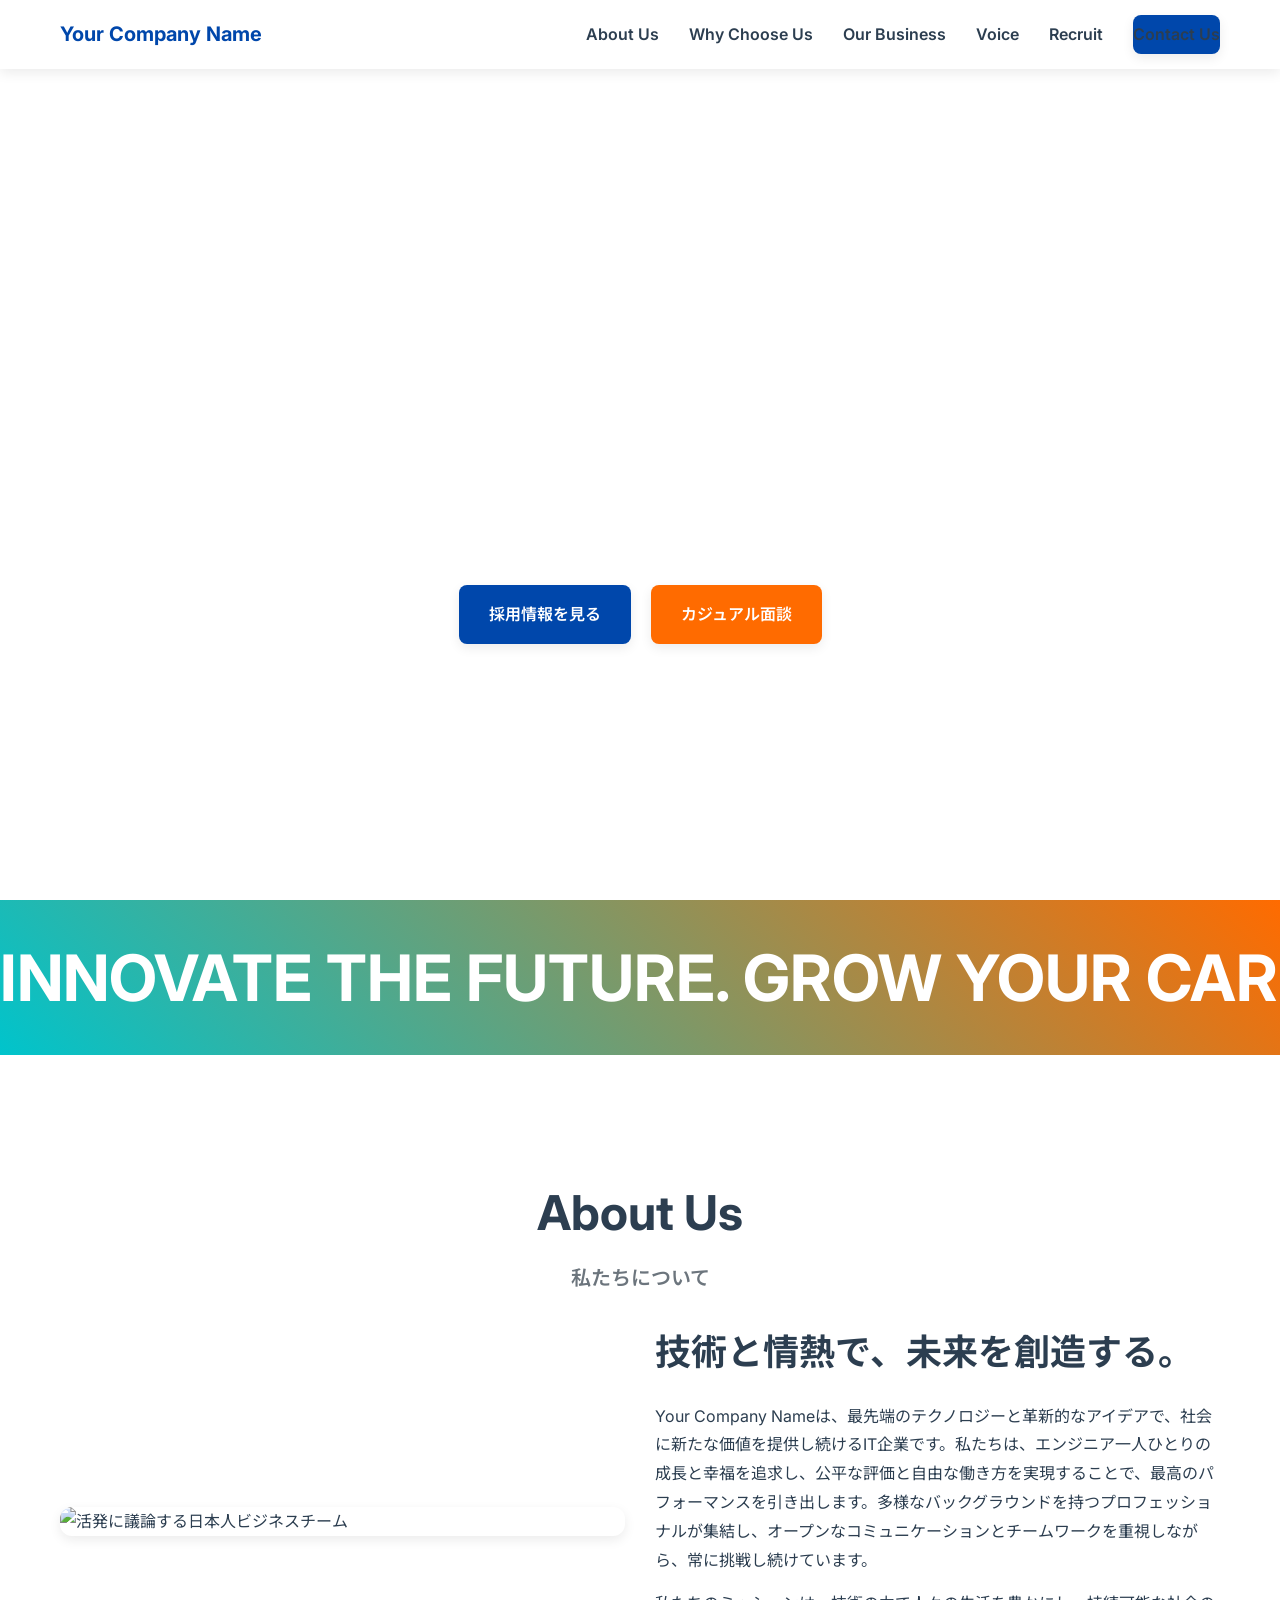
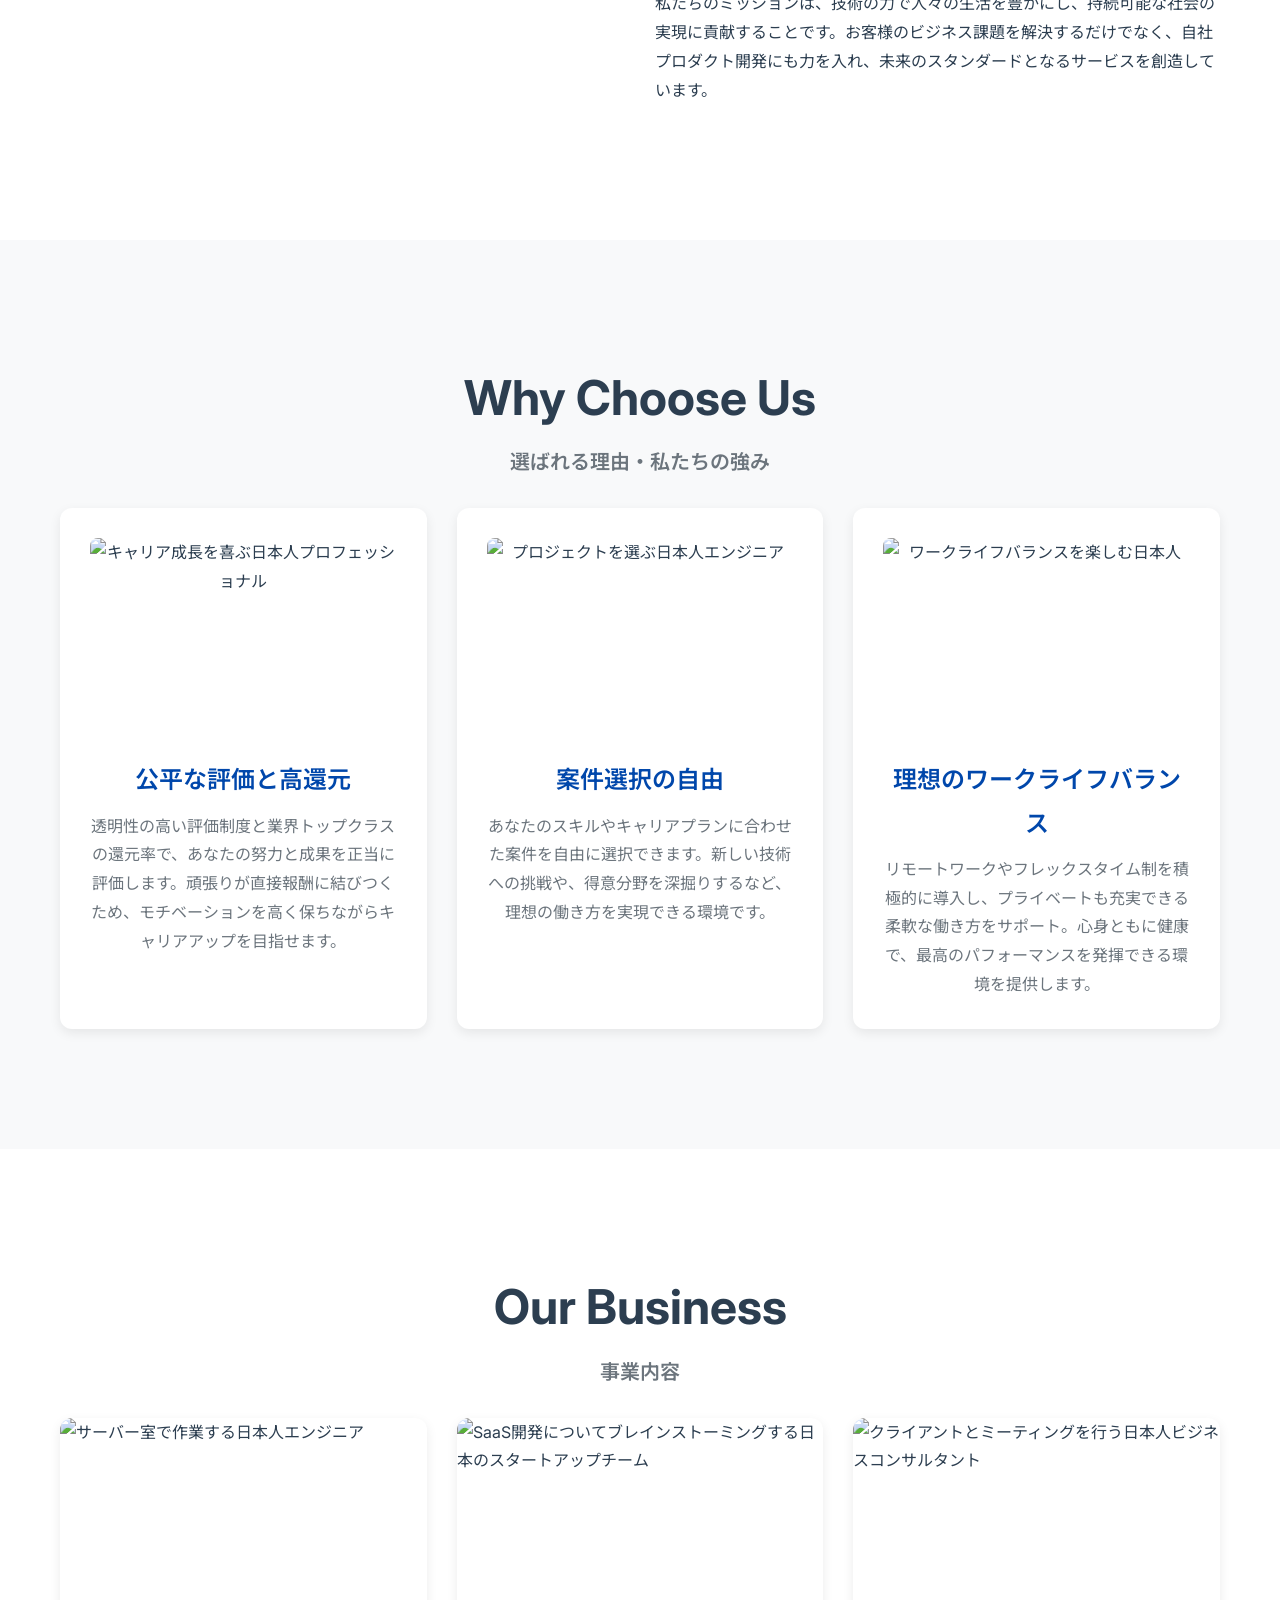
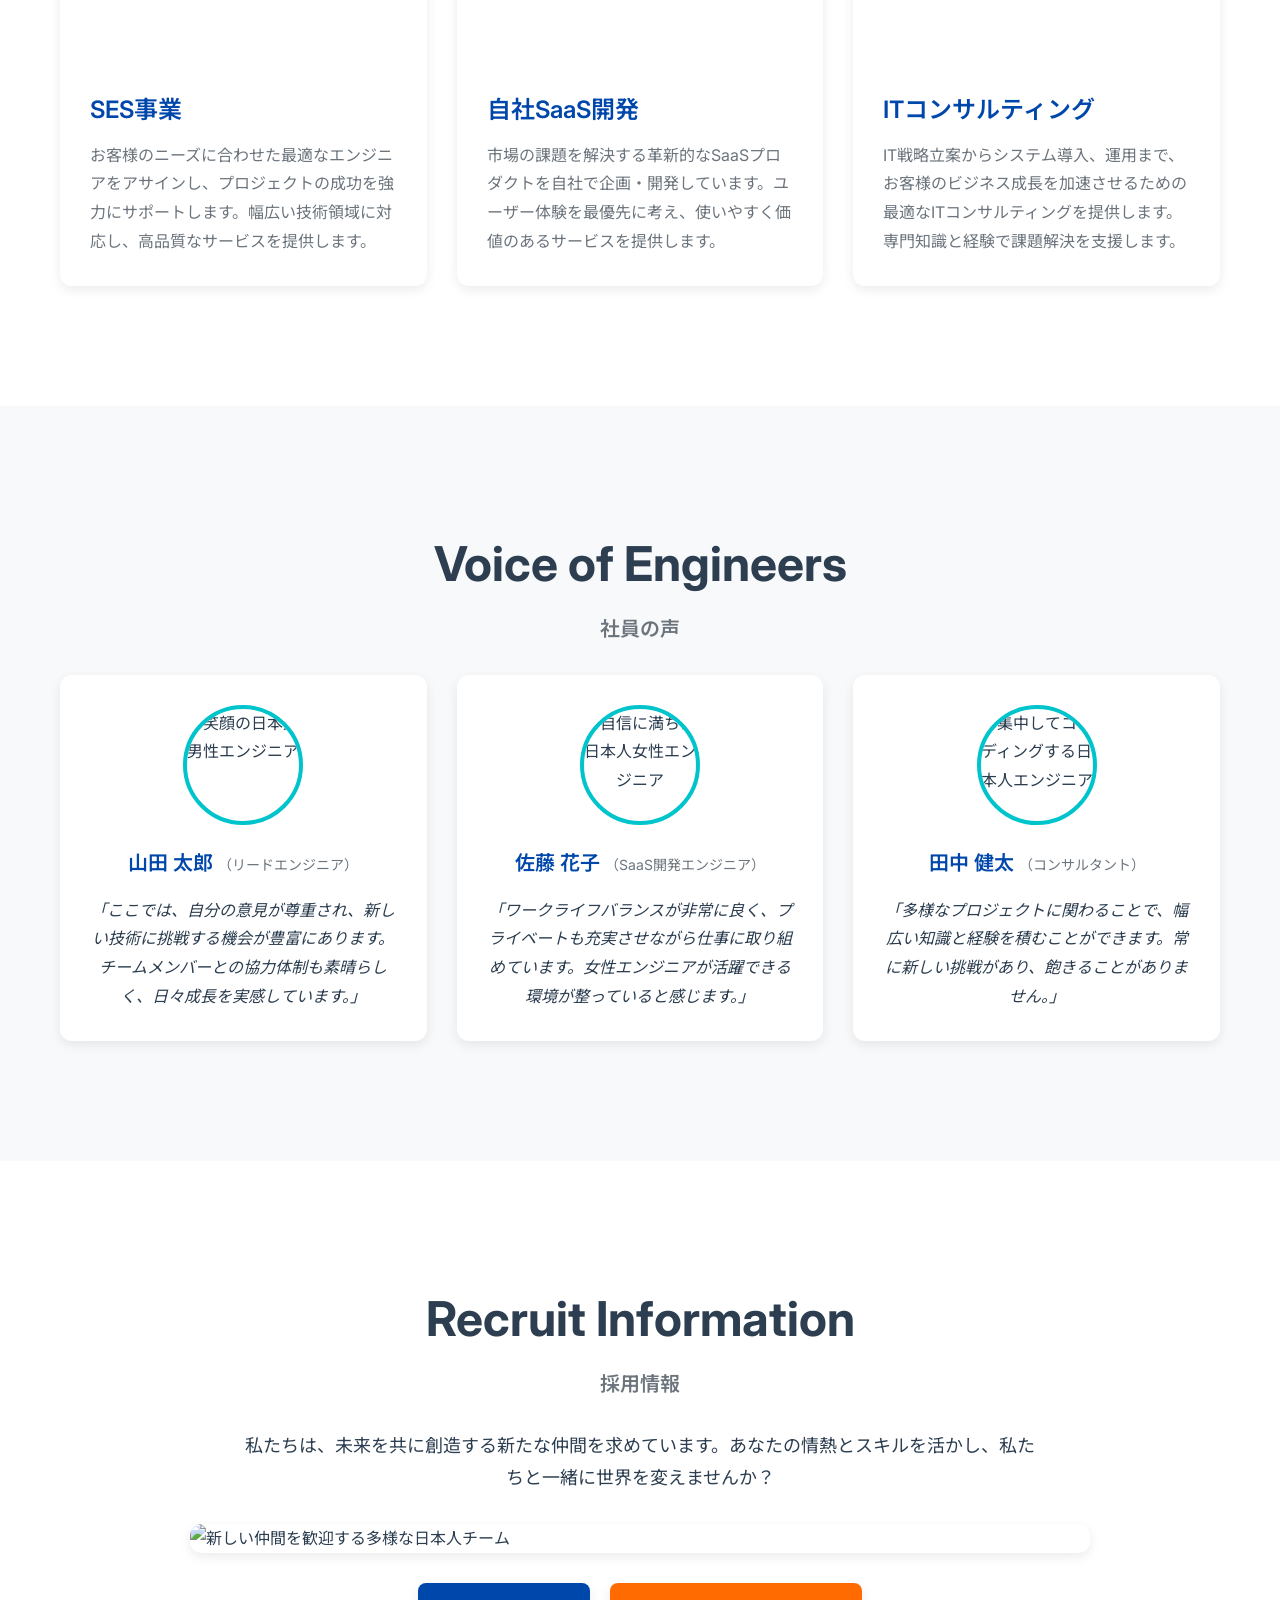
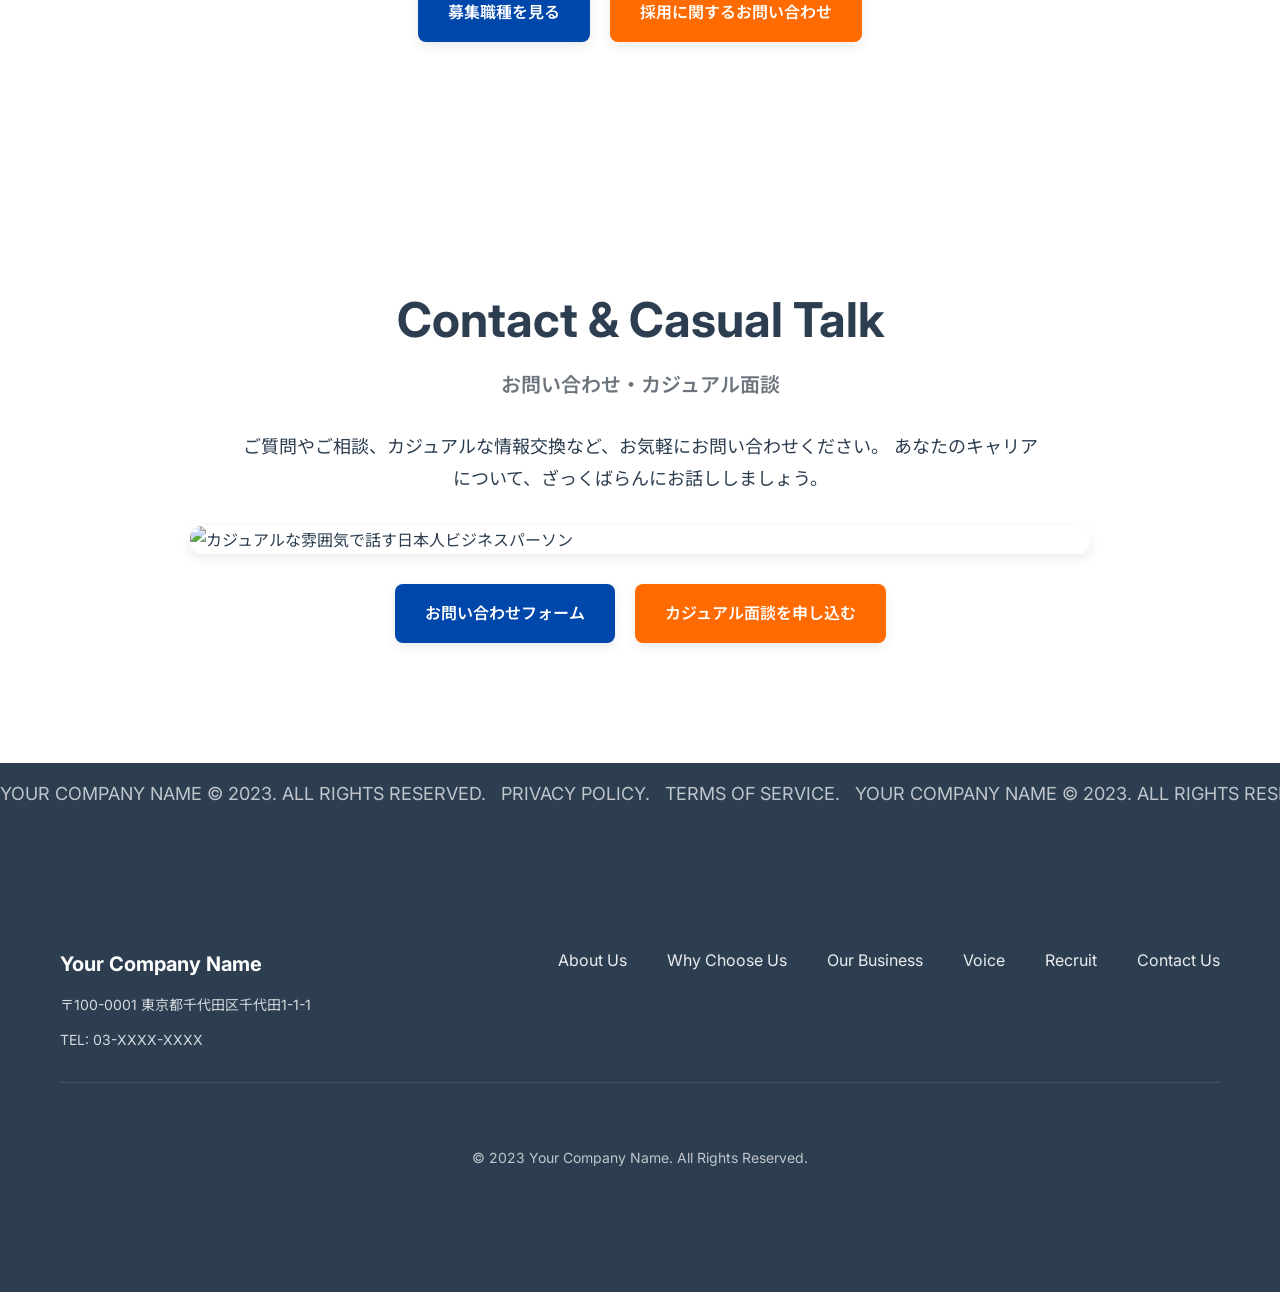
==== commit 9680e719: "2nd" ====
--- a/index.html
+++ b/index.html
@@ -4,306 +4,281 @@
 <head>
     <meta charset="UTF-8">
     <meta name="viewport" content="width=device-width, initial-scale=1.0">
-    <title>未来を動かす場所 - [会社名]</title>
-    <!-- Google Fontsの読み込み -->
+    <title>未来を拓くテクノロジー企業 | Your Company Name</title>
     <link rel="preconnect" href="https://fonts.googleapis.com">
     <link rel="preconnect" href="https://fonts.gstatic.com" crossorigin>
     <link
-        href="https://fonts.googleapis.com/css2?family=Inter:wght@400;500;600;700;800&family=Noto+Sans+JP:wght@400;500;600;700&display=swap"
+        href="https://fonts.googleapis.com/css2?family=Inter:wght@400;600;700&family=Noto+Sans+JP:wght@400;600;700&display=swap"
         rel="stylesheet">
-    <!-- 外部CSSファイルの読み込み -->
+    <!-- CSSは外部ファイルとして読み込むことを想定 -->
     <link rel="stylesheet" href="style.css">
-    <!-- 外部JavaScriptファイルの読み込み -->
-    <script src="script.js" defer></script>
 </head>
 
 <body>
-    <div class="l-wrapper">
-        <header class="l-header">
-            <div class="l-header__inner l-inner">
-                <h1 class="l-header__logo">
-                    <a href="/" class="c-logo">YourCompany</a>
-                </h1>
-                <nav class="l-header__nav c-gnav">
-                    <ul class="c-gnav__list">
-                        <li class="c-gnav__item"><a href="#about" class="c-gnav__link">About Us</a></li>
-                        <li class="c-gnav__item"><a href="#philosophy" class="c-gnav__link">Philosophy</a></li>
-                        <li class="c-gnav__item"><a href="#service" class="c-gnav__link">Service</a></li>
-                        <li class="c-gnav__item"><a href="#recruit" class="c-gnav__link">Recruit</a></li>
-                        <li class="c-gnav__item"><a href="#culture" class="c-gnav__link">Culture & Blog</a></li>
-                        <li class="c-gnav__item"><a href="#contact" class="c-btn c-btn--primary">Contact</a></li>
+    <header class="l-header">
+        <div class="l-header__inner l-container">
+            <h1 class="c-logo"><a href="#">Your Company Name</a></h1>
+            <nav class="l-global-nav">
+                <ul class="l-global-nav__list">
+                    <li class="l-global-nav__item"><a href="#about">About Us</a></li>
+                    <li class="l-global-nav__item"><a href="#why-choose-us">Why Choose Us</a></li>
+                    <li class="l-global-nav__item"><a href="#our-business">Our Business</a></li>
+                    <li class="l-global-nav__item"><a href="#voice">Voice</a></li>
+                    <li class="l-global-nav__item"><a href="#recruit">Recruit</a></li>
+                    <li class="l-global-nav__item c-global-nav__item--cta">
+                        <a href="#contact" class="c-btn c-btn--primary">Contact Us</a>
+                    </li>
+                </ul>
+            </nav>
+            <div class="hamburger-button js-hamburger-trigger">
+                <span></span>
+                <span></span>
+                <span></span>
+            </div>
+        </div>
+    </header>
+
+    <main class="l-main">
+        <section id="hero" class="l-hero p-hero">
+            <div class="p-hero__background">
+                <img src="https://source.unsplash.com/random/1920x1080/?japanese young engineer, coding, modern office, Tokyo city view, futuristic technology, motion blur"
+                    alt="未来的なオフィスで働く日本人エンジニア"
+                    data-keyword="japanese young engineer, coding, modern office, Tokyo city view, futuristic technology, motion blur">
+            </div>
+            <div class="p-hero__inner l-container">
+                <h2 class="p-hero__heading">Innovate the Future.<br>Empower Engineers.</h2>
+                <p class="p-hero__text">私たちは、エンジニアの可能性を最大限に引き出し、<br>技術革新を通じて社会に貢献します。</p>
+                <div class="p-hero__actions">
+                    <a href="#recruit" class="c-btn c-btn--primary">採用情報を見る</a>
+                    <a href="#contact" class="c-btn c-btn--secondary">カジュアル面談</a>
+                </div>
+            </div>
+        </section>
+
+        <div class="c-marquee">
+            <p class="c-marquee__text">INNOVATE THE FUTURE. GROW YOUR CAREER. EMPOWER ENGINEERS. &nbsp; INNOVATE THE
+                FUTURE. GROW YOUR CAREER. EMPOWER ENGINEERS. &nbsp; INNOVATE THE FUTURE. GROW YOUR CAREER. EMPOWER
+                ENGINEERS. &nbsp;</p>
+        </div>
+
+        <section id="about" class="l-section p-about">
+            <div class="l-section__inner l-container">
+                <h2 class="c-section-heading">About Us<span class="c-section-heading__sub">私たちについて</span></h2>
+                <div class="p-about__content">
+                    <div class="p-about__image">
+                        <img src="https://source.unsplash.com/random/800x600/?japanese business team, diverse engineers, discussing, innovation, bright office, collaboration"
+                            alt="活発に議論する日本人ビジネスチーム"
+                            data-keyword="japanese business team, diverse engineers, discussing, innovation, bright office, collaboration">
+                    </div>
+                    <div class="p-about__text-block">
+                        <h3 class="p-about__title">技術と情熱で、未来を創造する。</h3>
+                        <p class="p-about__description">
+                            Your Company
+                            Nameは、最先端のテクノロジーと革新的なアイデアで、社会に新たな価値を提供し続けるIT企業です。私たちは、エンジニア一人ひとりの成長と幸福を追求し、公平な評価と自由な働き方を実現することで、最高のパフォーマンスを引き出します。多様なバックグラウンドを持つプロフェッショナルが集結し、オープンなコミュニケーションとチームワークを重視しながら、常に挑戦し続けています。
+                        </p>
+                        <p class="p-about__description">
+                            私たちのミッションは、技術の力で人々の生活を豊かにし、持続可能な社会の実現に貢献することです。お客様のビジネス課題を解決するだけでなく、自社プロダクト開発にも力を入れ、未来のスタンダードとなるサービスを創造しています。
+                        </p>
+                    </div>
+                </div>
+            </div>
+        </section>
+
+        <section id="why-choose-us" class="l-section p-why-choose-us">
+            <div class="l-section__inner l-container">
+                <h2 class="c-section-heading">Why Choose Us<span class="c-section-heading__sub">選ばれる理由・私たちの強み</span>
+                </h2>
+                <ul class="p-why-choose-us__list">
+                    <li class="p-why-choose-us__item">
+                        <div class="p-why-choose-us__image">
+                            <img src="https://source.unsplash.com/random/600x400/?japanese professional, smiling, career growth, data analysis, transparent, clean workspace, success"
+                                alt="キャリア成長を喜ぶ日本人プロフェッショナル"
+                                data-keyword="japanese professional, smiling, career growth, data analysis, transparent, clean workspace, success">
+                        </div>
+                        <h3 class="p-why-choose-us__title">公平な評価と高還元</h3>
+                        <p class="p-why-choose-us__description">
+                            透明性の高い評価制度と業界トップクラスの還元率で、あなたの努力と成果を正当に評価します。頑張りが直接報酬に結びつくため、モチベーションを高く保ちながらキャリアアップを目指せます。
+                        </p>
+                    </li>
+                    <li class="p-why-choose-us__item">
+                        <div class="p-why-choose-us__image">
+                            <img src="https://source.unsplash.com/random/600x400/?japanese engineer choosing project, laptop, freedom, flexible work, open options"
+                                alt="プロジェクトを選ぶ日本人エンジニア"
+                                data-keyword="japanese engineer choosing project, laptop, freedom, flexible work, open options">
+                        </div>
+                        <h3 class="p-why-choose-us__title">案件選択の自由</h3>
+                        <p class="p-why-choose-us__description">
+                            あなたのスキルやキャリアプランに合わせた案件を自由に選択できます。新しい技術への挑戦や、得意分野を深掘りするなど、理想の働き方を実現できる環境です。
+                        </p>
+                    </li>
+                    <li class="p-why-choose-us__item">
+                        <div class="p-why-choose-us__image">
+                            <img src="https://source.unsplash.com/random/600x400/?japanese people, work life balance, happy, relaxing, modern cafe, green environment, wellness"
+                                alt="ワークライフバランスを楽しむ日本人"
+                                data-keyword="japanese people, work life balance, happy, relaxing, modern cafe, green environment, wellness">
+                        </div>
+                        <h3 class="p-why-choose-us__title">理想のワークライフバランス</h3>
+                        <p class="p-why-choose-us__description">
+                            リモートワークやフレックスタイム制を積極的に導入し、プライベートも充実できる柔軟な働き方をサポート。心身ともに健康で、最高のパフォーマンスを発揮できる環境を提供します。
+                        </p>
+                    </li>
+                </ul>
+            </div>
+        </section>
+
+        <section id="our-business" class="l-section p-our-business">
+            <div class="l-section__inner l-container">
+                <h2 class="c-section-heading">Our Business<span class="c-section-heading__sub">事業内容</span></h2>
+                <ul class="p-our-business__list">
+                    <li class="p-our-business__item">
+                        <div class="p-our-business__image">
+                            <img src="https://source.unsplash.com/random/800x500/?japanese engineer, server room, cloud computing, data center, blue light, infrastructure"
+                                alt="サーバー室で作業する日本人エンジニア"
+                                data-keyword="japanese engineer, server room, cloud computing, data center, blue light, infrastructure">
+                        </div>
+                        <h3 class="p-our-business__title">SES事業</h3>
+                        <p class="p-our-business__description">
+                            お客様のニーズに合わせた最適なエンジニアをアサインし、プロジェクトの成功を強力にサポートします。幅広い技術領域に対応し、高品質なサービスを提供します。
+                        </p>
+                    </li>
+                    <li class="p-our-business__item">
+                        <div class="p-our-business__image">
+                            <img src="https://source.unsplash.com/random/800x500/?japanese startup team, brainstorming, SaaS development, whiteboard, agile, innovation"
+                                alt="SaaS開発についてブレインストーミングする日本のスタートアップチーム"
+                                data-keyword="japanese startup team, brainstorming, SaaS development, whiteboard, agile, innovation">
+                        </div>
+                        <h3 class="p-our-business__title">自社SaaS開発</h3>
+                        <p class="p-our-business__description">
+                            市場の課題を解決する革新的なSaaSプロダクトを自社で企画・開発しています。ユーザー体験を最優先に考え、使いやすく価値のあるサービスを提供します。
+                        </p>
+                    </li>
+                    <li class="p-our-business__item">
+                        <div class="p-our-business__image">
+                            <img src="https://source.unsplash.com/random/800x500/?japanese business consultant, meeting, client presentation, strategic planning, solution"
+                                alt="クライアントとミーティングを行う日本人ビジネスコンサルタント"
+                                data-keyword="japanese business consultant, meeting, client presentation, strategic planning, solution">
+                        </div>
+                        <h3 class="p-our-business__title">ITコンサルティング</h3>
+                        <p class="p-our-business__description">
+                            IT戦略立案からシステム導入、運用まで、お客様のビジネス成長を加速させるための最適なITコンサルティングを提供します。専門知識と経験で課題解決を支援します。
+                        </p>
+                    </li>
+                </ul>
+            </div>
+        </section>
+
+        <section id="voice" class="l-section p-voice">
+            <div class="l-section__inner l-container">
+                <h2 class="c-section-heading">Voice of Engineers<span class="c-section-heading__sub">社員の声</span></h2>
+                <ul class="p-voice__list">
+                    <li class="p-voice__item">
+                        <div class="p-voice__image">
+                            <img src="https://source.unsplash.com/random/400x400/?japanese young male engineer, smiling, interview, natural light, office background, authentic"
+                                alt="笑顔の日本人男性エンジニア"
+                                data-keyword="japanese young male engineer, smiling, interview, natural light, office background, authentic">
+                        </div>
+                        <h3 class="p-voice__name">山田 太郎 <span class="p-voice__position">（リードエンジニア）</span></h3>
+                        <p class="p-voice__comment">
+                            「ここでは、自分の意見が尊重され、新しい技術に挑戦する機会が豊富にあります。チームメンバーとの協力体制も素晴らしく、日々成長を実感しています。」
+                        </p>
+                    </li>
+                    <li class="p-voice__item">
+                        <div class="p-voice__image">
+                            <img src="https://source.unsplash.com/random/400x400/?japanese young female engineer, confident, working, laptop, open space office, empowered"
+                                alt="自信に満ちた日本人女性エンジニア"
+                                data-keyword="japanese young female engineer, confident, working, laptop, open space office, empowered">
+                        </div>
+                        <h3 class="p-voice__name">佐藤 花子 <span class="p-voice__position">（SaaS開発エンジニア）</span></h3>
+                        <p class="p-voice__comment">
+                            「ワークライフバランスが非常に良く、プライベートも充実させながら仕事に取り組めています。女性エンジニアが活躍できる環境が整っていると感じます。」
+                        </p>
+                    </li>
+                    <li class="p-voice__item">
+                        <div class="p-voice__image">
+                            <img src="https://source.unsplash.com/random/400x400/?japanese engineer, focused, coding, modern workspace, innovation, problem solving"
+                                alt="集中してコーディングする日本人エンジニア"
+                                data-keyword="japanese engineer, focused, coding, modern workspace, innovation, problem solving">
+                        </div>
+                        <h3 class="p-voice__name">田中 健太 <span class="p-voice__position">（コンサルタント）</span></h3>
+                        <p class="p-voice__comment">
+                            「多様なプロジェクトに関わることで、幅広い知識と経験を積むことができます。常に新しい挑戦があり、飽きることがありません。」
+                        </p>
+                    </li>
+                </ul>
+            </div>
+        </section>
+
+        <section id="recruit" class="l-section p-recruit">
+            <div class="l-section__inner l-container">
+                <h2 class="c-section-heading">Recruit Information<span class="c-section-heading__sub">採用情報</span></h2>
+                <p class="p-recruit__text">
+                    私たちは、未来を共に創造する新たな仲間を求めています。あなたの情熱とスキルを活かし、私たちと一緒に世界を変えませんか？
+                </p>
+                <div class="p-recruit__image">
+                    <img src="https://source.unsplash.com/random/1000x600/?japanese diverse team, welcoming, handshake, new challenge, career opportunity, future"
+                        alt="新しい仲間を歓迎する多様な日本人チーム"
+                        data-keyword="japanese diverse team, welcoming, handshake, new challenge, career opportunity, future">
+                </div>
+                <div class="p-recruit__actions">
+                    <a href="#" class="c-btn c-btn--primary">募集職種を見る</a>
+                    <a href="#contact" class="c-btn c-btn--secondary">採用に関するお問い合わせ</a>
+                </div>
+            </div>
+        </section>
+
+        <section id="contact" class="l-section p-contact">
+            <div class="l-section__inner l-container">
+                <h2 class="c-section-heading">Contact & Casual Talk<span
+                        class="c-section-heading__sub">お問い合わせ・カジュアル面談</span></h2>
+                <p class="p-contact__text">
+                    ご質問やご相談、カジュアルな情報交換など、お気軽にお問い合わせください。
+                    あなたのキャリアについて、ざっくばらんにお話ししましょう。
+                </p>
+                <div class="p-contact__image">
+                    <img src="https://source.unsplash.com/random/800x500/?japanese business professional, friendly, meeting, casual discussion, cafe, approachable"
+                        alt="カジュアルな雰囲気で話す日本人ビジネスパーソン"
+                        data-keyword="japanese business professional, friendly, meeting, casual discussion, cafe, approachable">
+                </div>
+                <div class="p-contact__actions">
+                    <a href="#" class="c-btn c-btn--primary">お問い合わせフォーム</a>
+                    <a href="#" class="c-btn c-btn--secondary">カジュアル面談を申し込む</a>
+                </div>
+            </div>
+        </section>
+    </main>
+
+    <div class="c-marquee c-marquee--footer">
+        <p class="c-marquee__text">YOUR COMPANY NAME &copy; 2023. ALL RIGHTS RESERVED. &nbsp; PRIVACY POLICY. &nbsp;
+            TERMS OF SERVICE. &nbsp; YOUR COMPANY NAME &copy; 2023. ALL RIGHTS RESERVED. &nbsp; PRIVACY POLICY. &nbsp;
+            TERMS OF SERVICE. &nbsp;</p>
+    </div>
+
+    <footer class="l-footer">
+        <div class="l-footer__inner l-container">
+            <div class="l-footer__top">
+                <div class="l-footer__brand">
+                    <p class="c-logo c-logo--footer"><a href="#">Your Company Name</a></p>
+                    <p class="l-footer__address">〒100-0001 東京都千代田区千代田1-1-1</p>
+                    <p class="l-footer__tel">TEL: 03-XXXX-XXXX</p>
+                </div>
+                <nav class="l-footer-nav">
+                    <ul class="l-footer-nav__list">
+                        <li class="l-footer-nav__item"><a href="#about">About Us</a></li>
+                        <li class="l-footer-nav__item"><a href="#why-choose-us">Why Choose Us</a></li>
+                        <li class="l-footer-nav__item"><a href="#our-business">Our Business</a></li>
+                        <li class="l-footer-nav__item"><a href="#voice">Voice</a></li>
+                        <li class="l-footer-nav__item"><a href="#recruit">Recruit</a></li>
+                        <li class="l-footer-nav__item"><a href="#contact">Contact Us</a></li>
                     </ul>
                 </nav>
-                <button class="c-hamburger-btn" aria-label="メニューを開く">
-                    <span class="c-hamburger-btn__line"></span>
-                    <span class="c-hamburger-btn__line"></span>
-                    <span class="c-hamburger-btn__line"></span>
-                </button>
-            </div>
-        </header>
-
-        <main class="l-main">
-            <!-- Hero Section (全幅レイアウト) -->
-            <section class="p-hero">
-                <div class="p-hero__bg">
-                    <img src="https://source.unsplash.com/random/1920x1080/?japanese engineers working, modern office, dynamic, future, diverse team, innovative startup"
-                        alt="未来を創るエンジニアたち" class="c-img"
-                        data-keyword="japanese engineers working, modern office, dynamic, future, diverse team, innovative startup">
-                </div>
-                <div class="p-hero__inner l-inner">
-                    <h2 class="p-hero__heading c-heading c-heading--lv1">Unlock Your Potential.<br>Drive the Future.
-                    </h2>
-                    <p class="p-hero__text c-text">革新的な技術と自由な発想で、<br class="u-sp-only">未来をデザインするエンジニア集団。</p>
-                    <a href="#recruit" class="p-hero__btn c-btn c-btn--primary c-btn--large">Join Our Team</a>
-                </div>
-            </section>
-
-            <!-- Marquee Section (Heroの直下、無限スクロールテキスト) -->
-            <section class="p-marquee">
-                <div class="p-marquee__content">
-                    <span class="p-marquee__text">ENGINEER FIRST · INNOVATION · GROWTH · TRANSPARENCY · WORK-LIFE
-                        BALANCE · FUTURE-DRIVEN · YOUR POTENTIAL UNLOCKED · </span>
-                    <span class="p-marquee__text">ENGINEER FIRST · INNOVATION · GROWTH · TRANSPARENCY · WORK-LIFE
-                        BALANCE · FUTURE-DRIVEN · YOUR POTENTIAL UNLOCKED · </span>
-                    <!-- JSで複製、またはCSSアニメーションのために複数配置 -->
-                </div>
-            </section>
-
-            <!-- About Us Section -->
-            <section id="about" class="p-about l-section">
-                <div class="l-inner">
-                    <div class="p-about__header c-section-header">
-                        <h2 class="c-heading c-heading--lv2">About Us</h2>
-                        <p class="c-text">未来を拓く、私たちの挑戦</p>
-                    </div>
-                    <div class="p-about__content">
-                        <div class="p-about__body">
-                            <h3 class="p-about__sub-heading c-heading c-heading--lv3">テクノロジーで社会を豊かに</h3>
-                            <p class="c-text">
-                                私たちは、最先端の技術を駆使し、社会に新たな価値と感動を提供するプロフェッショナル集団です。常に変化を恐れず、挑戦し続けることで、お客様と社会の発展に貢献します。</p>
-                            <p class="c-text">多様なバックグラウンドを持つメンバーが、それぞれの専門性を活かし、オープンなコミュニケーションの中で最高のソリューションを追求しています。</p>
-                            <a href="#" class="c-btn c-btn--secondary">Learn More</a>
-                        </div>
-                        <div class="p-about__img-wrapper">
-                            <img src="https://source.unsplash.com/random/800x600/?japanese team collaboration, smiling, diverse, modern meeting room, brainstorming, vibrant office"
-                                alt="モダンなオフィスで協力する日本人チーム" class="c-img"
-                                data-keyword="japanese team collaboration, smiling, diverse, modern meeting room, brainstorming, vibrant office">
-                        </div>
-                    </div>
-                </div>
-            </section>
-
-            <!-- Our Philosophy / Working Style Section (一部全幅レイアウト) -->
-            <section id="philosophy" class="p-philosophy l-section l-section--full-bleed">
-                <div class="l-inner">
-                    <div class="p-philosophy__header c-section-header">
-                        <h2 class="c-heading c-heading--lv2">Our Philosophy &amp; Working Style</h2>
-                        <p class="c-text">自由と成長を尊重する私たちの文化</p>
-                    </div>
-                    <div class="p-philosophy__content">
-                        <div class="p-philosophy__item">
-                            <div class="p-philosophy__img-wrapper">
-                                <img src="https://source.unsplash.com/random/800x600/?japanese people remote working, flexible work, work-life balance, cozy home office, focused"
-                                    alt="リモートワークで働く日本人" class="c-img"
-                                    data-keyword="japanese people remote working, flexible work, work-life balance, cozy home office, focused">
-                            </div>
-                            <h3 class="p-philosophy__title c-heading c-heading--lv3">フレキシブルな働き方</h3>
-                            <p class="c-text">リモートワークやフレックスタイム制を導入し、個人のライフスタイルに合わせた最適な働き方をサポート。最高のパフォーマンスを発揮できる環境を提供します。
-                            </p>
-                        </div>
-                        <div class="p-philosophy__item">
-                            <div class="p-philosophy__img-wrapper">
-                                <img src="https://source.unsplash.com/random/800x600/?japanese young professional, learning, mentorship, career growth, laptop, skill development"
-                                    alt="学び、成長する日本人プロフェッショナル" class="c-img"
-                                    data-keyword="japanese young professional, learning, mentorship, career growth, laptop, skill development">
-                            </div>
-                            <h3 class="p-philosophy__title c-heading c-heading--lv3">継続的な成長支援</h3>
-                            <p class="c-text">最新技術の習得支援、社内外研修、メンター制度など、エンジニアとしてのスキルアップとキャリアパス形成を全面的にバックアップします。</p>
-                        </div>
-                    </div>
-                </div>
-            </section>
-
-            <!-- Service Section (一部全幅要素) -->
-            <section id="service" class="p-service l-section">
-                <div class="l-inner">
-                    <div class="p-service__header c-section-header">
-                        <h2 class="c-heading c-heading--lv2">Our Services</h2>
-                        <p class="c-text">確かな技術で、お客様の課題を解決</p>
-                    </div>
-                </div>
-                <div class="p-service__full-bleed-content">
-                    <div class="p-service__full-bleed-item">
-                        <div class="p-service__img-wrapper">
-                            <img src="https://source.unsplash.com/random/1200x800/?abstract network security, digital transformation, technology solution, data flow, server room"
-                                alt="ネットワークセキュリティとデジタル変革" class="c-img"
-                                data-keyword="abstract network security, digital transformation, technology solution, data flow, server room">
-                        </div>
-                        <div class="p-service__text-content l-inner">
-                            <h3 class="p-service__title c-heading c-heading--lv3">デジタルソリューション開発</h3>
-                            <p class="c-text">お客様のビジネス課題を深く理解し、最適なWebシステム、モバイルアプリ、クラウドソリューションを設計・開発します。</p>
-                        </div>
-                    </div>
-                    <div class="p-service__full-bleed-item p-service__full-bleed-item--reverse">
-                        <div class="p-service__img-wrapper">
-                            <img src="https://source.unsplash.com/random/1200x800/?japanese software development team, coding, brainstorming, innovative product launch, agile development"
-                                alt="アジャイル開発に取り組む日本人ソフトウェア開発チーム" class="c-img"
-                                data-keyword="japanese software development team, coding, brainstorming, innovative product launch, agile development">
-                        </div>
-                        <div class="p-service__text-content l-inner">
-                            <h3 class="p-service__title c-heading c-heading--lv3">DX推進コンサルティング</h3>
-                            <p class="c-text">最新技術動向と豊富な知見に基づき、企業のデジタル変革を戦略立案から実行まで一貫してサポートします。</p>
-                        </div>
-                    </div>
-                </div>
-                <div class="l-inner u-margin-top-l">
-                    <a href="#" class="c-btn c-btn--secondary c-btn--center">View All Services</a>
-                </div>
-            </section>
-
-            <!-- Recruit Section (一部全幅要素) -->
-            <section id="recruit" class="p-recruit l-section l-section--dark-bg">
-                <div class="l-inner">
-                    <div class="p-recruit__header c-section-header">
-                        <h2 class="c-heading c-heading--lv2 c-heading--white">Recruit</h2>
-                        <p class="c-text c-text--white">あなたの才能を、ここで開花させませんか？</p>
-                    </div>
-                    <div class="p-recruit__content">
-                        <div class="p-recruit__item">
-                            <div class="p-recruit__img-wrapper">
-                                <img src="https://source.unsplash.com/random/800x600/?japanese young woman engineer, smiling, confident, career path, modern office setting"
-                                    alt="笑顔で自信に満ちた日本人女性エンジニア" class="c-img"
-                                    data-keyword="japanese young woman engineer, smiling, confident, career path, modern office setting">
-                            </div>
-                            <h3 class="p-recruit__title c-heading c-heading--lv3 c-heading--white">挑戦を歓迎する文化</h3>
-                            <p class="c-text c-text--white">私たちは、新しい技術やアイデアへの挑戦を積極的に支援します。失敗を恐れず、常に高みを目指すエンジニアを求めています。
-                            </p>
-                        </div>
-                        <div class="p-recruit__item">
-                            <div class="p-recruit__img-wrapper">
-                                <img src="https://source.unsplash.com/random/800x600/?japanese diverse engineers, happy, team spirit, casual office environment, open communication"
-                                    alt="多様な日本人エンジニアのチーム" class="c-img"
-                                    data-keyword="japanese diverse engineers, happy, team spirit, casual office environment, open communication">
-                            </div>
-                            <h3 class="p-recruit__title c-heading c-heading--lv3 c-heading--white">チームで創る未来</h3>
-                            <p class="c-text c-text--white">
-                                多様なスキルと経験を持つ仲間と協力し、最高のプロダクトを世に送り出します。オープンなコミュニケーションが私たちの強みです。</p>
-                        </div>
-                        <div class="p-recruit__item">
-                            <div class="p-recruit__img-wrapper">
-                                <img src="https://source.unsplash.com/random/800x600/?japanese people casual interview, friendly atmosphere, open communication, startup culture"
-                                    alt="フレンドリーな雰囲気のカジュアルな面接" class="c-img"
-                                    data-keyword="japanese people casual interview, friendly atmosphere, open communication, startup culture">
-                            </div>
-                            <h3 class="p-recruit__title c-heading c-heading--lv3 c-heading--white">あなたの個性を活かす</h3>
-                            <p class="c-text c-text--white">私たちは、一人ひとりの個性と才能を尊重します。あなたの強みを最大限に活かせるポジションが、きっと見つかります。</p>
-                        </div>
-                    </div>
-                </div>
-                <div class="p-recruit__cta-full-bleed">
-                    <div class="l-inner">
-                        <a href="#" class="c-btn c-btn--primary c-btn--large c-btn--center">採用情報を見る</a>
-                    </div>
-                </div>
-            </section>
-
-            <!-- Culture / Blog Section -->
-            <section id="culture" class="p-culture l-section">
-                <div class="l-inner">
-                    <div class="p-culture__header c-section-header">
-                        <h2 class="c-heading c-heading--lv2">Culture &amp; Blog</h2>
-                        <p class="c-text">私たちの日常と最新情報</p>
-                    </div>
-                    <div class="p-culture__content">
-                        <article class="c-card c-card--blog">
-                            <div class="c-card__img-wrapper">
-                                <img src="https://source.unsplash.com/random/600x400/?japanese company event, team building, lively, happy employees, casual gathering"
-                                    alt="活気ある社内イベント" class="c-img"
-                                    data-keyword="japanese company event, team building, lively, happy employees, casual gathering">
-                            </div>
-                            <div class="c-card__body">
-                                <h3 class="c-card__title c-heading c-heading--lv4">【イベントレポート】夏のチームビルディング合宿開催！</h3>
-                                <p class="c-card__meta">2023.08.15 | Culture</p>
-                                <p class="c-card__text c-text">先日、全社員参加のチームビルディング合宿を開催しました。普段話せないメンバーとも交流を深め...</p>
-                                <a href="#" class="c-card__link c-link">Read More</a>
-                            </div>
-                        </article>
-                        <article class="c-card c-card--blog">
-                            <div class="c-card__img-wrapper">
-                                <img src="https://source.unsplash.com/random/600x400/?japanese tech blog, coding, coffee, focused work, developer desk setup"
-                                    alt="開発者のデスクとコーヒー" class="c-img"
-                                    data-keyword="japanese tech blog, coding, coffee, focused work, developer desk setup">
-                            </div>
-                            <div class="c-card__body">
-                                <h3 class="c-card__title c-heading c-heading--lv4">Vue 3 Composition APIの活用事例とベストプラクティス
-                                </h3>
-                                <p class="c-card__meta">2023.08.01 | Tech Blog</p>
-                                <p class="c-card__text c-text">Vue 3のComposition APIは、大規模なアプリケーション開発において非常に強力なツールです...
-                                </p>
-                                <a href="#" class="c-card__link c-link">Read More</a>
-                            </div>
-                        </article>
-                    </div>
-                    <div class="u-margin-top-l">
-                        <a href="#" class="c-btn c-btn--secondary c-btn--center">View All Blogs</a>
-                    </div>
-                </div>
-            </section>
-
-            <!-- CTA Section (お問い合わせ・採用誘導) -->
-            <section id="contact" class="p-cta l-section l-section--primary-gradient">
-                <div class="l-inner">
-                    <h2 class="p-cta__heading c-heading c-heading--lv2 c-heading--white">未来を共に創りませんか？</h2>
-                    <p class="p-cta__text c-text c-text--white">私たちの技術と情熱に共感し、新しい挑戦を求めるエンジニアを募集しています。<br
-                            class="u-sp-only">また、ビジネスパートナーとしてご協力いただける企業様からのご連絡もお待ちしております。</p>
-                    <div class="p-cta__btn-group">
-                        <a href="#recruit" class="c-btn c-btn--white c-btn--large">採用情報を見る</a>
-                        <a href="#" class="c-btn c-btn--accent-orange c-btn--large">お問い合わせ</a>
-                    </div>
-                    <!-- 画像配置の絶対義務を満たすため、CTAセクションにも画像を追加 -->
-                    <div class="p-cta__img-wrapper">
-                        <img src="https://source.unsplash.com/random/800x600/?japanese engineers discussion, smiling, future, innovation, diverse team"
-                            alt="未来について議論する日本人エンジニア" class="c-img"
-                            data-keyword="japanese engineers discussion, smiling, future, innovation, diverse team">
-                    </div>
-                </div>
-            </section>
-        </main>
-
-        <footer class="l-footer">
-            <div class="l-footer__inner l-inner">
-                <div class="l-footer__col">
-                    <a href="/" class="l-footer__logo c-logo c-logo--white">YourCompany</a>
-                    <p class="l-footer__address c-text c-text--white">〒100-0000 東京都千代田区〇〇1-2-3<br>TEL: 03-XXXX-XXXX</p>
-                </div>
-                <nav class="l-footer__nav c-footer-nav">
-                    <ul class="c-footer-nav__list">
-                        <li class="c-footer-nav__item"><a href="#about" class="c-footer-nav__link">About Us</a></li>
-                        <li class="c-footer-nav__item"><a href="#philosophy" class="c-footer-nav__link">Philosophy</a>
-                        </li>
-                        <li class="c-footer-nav__item"><a href="#service" class="c-footer-nav__link">Service</a></li>
-                        <li class="c-footer-nav__item"><a href="#recruit" class="c-footer-nav__link">Recruit</a></li>
-                        <li class="c-footer-nav__item"><a href="#culture" class="c-footer-nav__link">Culture & Blog</a>
-                        </li>
-                        <li class="c-footer-nav__item"><a href="#contact" class="c-footer-nav__link">Contact</a></li>
-                    </ul>
-                </nav>
-                <div class="l-footer__social c-social-nav">
-                    <ul class="c-social-nav__list">
-                        <li class="c-social-nav__item"><a href="#" class="c-social-nav__link" aria-label="Twitter"><img
-                                    src="https://placehold.jp/24x24.png?text=TW" alt="Twitterアイコン"></a></li>
-                        <li class="c-social-nav__item"><a href="#" class="c-social-nav__link" aria-label="Facebook"><img
-                                    src="https://placehold.jp/24x24.png?text=FB" alt="Facebookアイコン"></a></li>
-                        <li class="c-social-nav__item"><a href="#" class="c-social-nav__link" aria-label="LinkedIn"><img
-                                    src="https://placehold.jp/24x24.png?text=LI" alt="LinkedInアイコン"></a></li>
-                    </ul>
-                </div>
-            </div>
-            <div class="l-footer__copyright">
-                <small class="c-copyright">&copy; 2023 YourCompany All Rights Reserved.</small>
-            </div>
-        </footer>
-    </div>
+            </div>
+            <div class="l-footer__bottom">
+                <small class="l-footer__copyright">&copy; 2023 Your Company Name. All Rights Reserved.</small>
+            </div>
+        </div>
+    </footer>
+    <!-- JavaScriptは外部ファイルとして読み込むことを想定 -->
+    <script src="script.js"></script>
 </body>
 
 </html>
--- a/style.css
+++ b/style.css
@@ -1,1146 +1,906 @@
-/* Google Fonts */
-@import url('https://fonts.googleapis.com/css2?family=Inter:wght@400;500;600;700;800&family=Noto+Sans+JP:wght@400;500;600;700&display=swap');
-
 /*
- * Reset & Base Styles
- * --------------------------------------------------
+ * デザイントークンの定義
+ * JSON値をCSSカスタムプロパティとして定義
+ */
+:root {
+    /* Colors */
+    --color-primary-blue: #0047AB;
+    --color-secondary-cyan: #00C4CC;
+    --color-accent-orange: #FF6B00;
+    --color-gradient-start: #00C4CC;
+    --color-gradient-end: #FF6B00;
+
+    --color-text-dark: #2C3E50;
+    --color-text-sub: #6C757D;
+    --color-text-white: #FFFFFF;
+
+    --color-bg-white: #FFFFFF;
+    --color-bg-light-gray: #F8F9FA;
+
+    --color-border-medium-gray: #E0E0E0;
+
+    /* Fonts */
+    --font-family-heading: 'Inter', 'Noto Sans JP', sans-serif;
+    --font-family-body: 'Inter', 'Noto Sans JP', sans-serif;
+
+    --font-weight-regular: 400;
+    --font-weight-semi-bold: 600;
+    --font-weight-bold: 700;
+
+    --font-size-h1: clamp(3rem, 5vw, 4rem);
+    /* 48px - 64px */
+    --font-size-h2: clamp(2.25rem, 4vw, 3rem);
+    /* 36px - 48px */
+    --font-size-h3: clamp(1.75rem, 3vw, 2.25rem);
+    /* 28px - 36px */
+    --font-size-h4: 1.5rem;
+    /* 24px */
+    --font-size-h5: 1.25rem;
+    /* 20px */
+    --font-size-h6: 1.125rem;
+    /* 18px */
+    --font-size-body: 1rem;
+    /* 16px */
+    --font-size-body-lg: 1.125rem;
+    /* 18px */
+    --font-size-caption: 0.875rem;
+    /* 14px */
+
+    --line-height-heading: 1.6;
+    --line-height-body: 1.8;
+
+    /* Spacing */
+    --space-section-pc: 120px 0;
+    --space-section-sp: 60px 0;
+    --space-content-gap: 30px;
+    --max-width-content: 1200px;
+
+    /* Breakpoints */
+    --breakpoint-desktop: 1024px;
+    --breakpoint-tablet: 768px;
+    --breakpoint-mobile: 480px;
+
+    /* Border Radius */
+    --border-radius-default: 8px;
+    --border-radius-large: 12px;
+    --border-radius-full: 50%;
+
+    /* Shadows */
+    --shadow-default: 0 4px 12px rgba(0, 0, 0, 0.08);
+    --shadow-hover: 0 8px 20px rgba(0, 0, 0, 0.12);
+
+    /* Transitions */
+    --transition-default: all 0.3s ease;
+}
+
+/*
+ * General / Reset Styles
  */
 *,
 *::before,
 *::after {
     box-sizing: border-box;
-}
-
-html {
-    scroll-behavior: smooth;
-    font-size: 16px;
-    /* Base font size for rem calculations */
+    margin: 0;
+    padding: 0;
 }
 
 body {
-    margin: 0;
-    font-family: var(--font-body);
-    font-size: var(--font-size-body);
+    font-family: var(--font-family-body);
+    font-weight: var(--font-weight-regular);
+    color: var(--color-text-dark);
     line-height: var(--line-height-body);
-    color: var(--color-dark-gray);
-    background-color: var(--color-white);
+    background-color: var(--color-bg-white);
     -webkit-font-smoothing: antialiased;
     -moz-osx-font-smoothing: grayscale;
 }
 
-body.no-scroll {
-    /* JSで付与されるクラス */
+/* メニューが開いているときにスクロールを固定 */
+body.is-open {
     overflow: hidden;
 }
 
 a {
+    color: inherit;
     text-decoration: none;
-    color: inherit;
-}
-
-ul {
-    list-style: none;
-    padding: 0;
-    margin: 0;
+    transition: var(--transition-default);
+}
+
+a:hover {
+    opacity: 0.8;
 }
 
 img {
     max-width: 100%;
     height: auto;
     display: block;
-    vertical-align: bottom;
-    /* Remove extra space below images */
+}
+
+ul {
+    list-style: none;
 }
 
 /*
- * Custom Properties (CSS Variables)
- * --------------------------------------------------
+ * Layout Components (l-)
  */
-:root {
-    /* Colors */
-    --color-white: #FFFFFF;
-    --color-light-gray: #F5F7FA;
-    --color-dark-gray: #2C3E50;
-    --color-navy: #1A2C42;
-    --color-primary-cyan: #00C4CC;
-    --color-primary-green: #00BFA5;
-    --color-accent-orange: #FF9F43;
-    --color-accent-yellow: #FFC107;
-
-    /* Fonts */
-    --font-heading: 'Inter', 'Noto Sans JP', sans-serif;
-    --font-body: 'Noto Sans JP', 'Inter', sans-serif;
-
-    /* Font Sizes (PC) */
-    --font-size-h1: 3.5rem;
-    /* 56px */
-    --font-size-h2: 2.5rem;
-    /* 40px */
-    --font-size-h3: 1.875rem;
-    /* 30px */
-    --font-size-h4: 1.5rem;
-    /* 24px */
-    --font-size-body: 1rem;
-    /* 16px */
-    --font-size-small: 0.875rem;
-    /* 14px */
-
-    /* Line Heights */
-    --line-height-heading: 1.2;
-    --line-height-body: 1.7;
-
-    /* Spacing */
-    --inner-max-width: 1280px;
-    --inner-padding-pc: 40px;
-    --inner-padding-sp: 20px;
-    --section-padding-pc: 120px;
-    --section-padding-sp: 60px;
-    --margin-l: 80px;
-    --margin-m: 40px;
-    --margin-s: 20px;
-    --margin-xs: 10px;
-
-    /* Border Radius */
-    --border-radius-m: 12px;
-    --border-radius-s: 8px;
-    --border-radius-full: 9999px;
-
-    /* Shadows */
-    --shadow-light: 0 4px 20px rgba(0, 0, 0, 0.05);
-    --shadow-medium: 0 8px 30px rgba(0, 0, 0, 0.1);
-
-    /* Transitions */
-    --transition-ease: all 0.3s ease;
-}
-
-/*
- * Layout Styles (l-)
- * --------------------------------------------------
- */
-.l-wrapper {
-    overflow: hidden;
-    /* For full-bleed elements */
-}
-
-.l-inner {
-    max-width: var(--inner-max-width);
-    margin-left: auto;
-    margin-right: auto;
-    padding-left: var(--inner-padding-pc);
-    padding-right: var(--inner-padding-pc);
+.l-container {
+    max-width: var(--max-width-content);
+    margin: 0 auto;
+    padding: 0 20px;
+    /* 左右の余白 */
+}
+
+.l-section {
+    padding: var(--space-section-pc);
 }
 
 .l-header {
-    position: sticky;
+    position: fixed;
     top: 0;
     left: 0;
     width: 100%;
-    background-color: var(--color-white);
-    z-index: 100;
-    box-shadow: var(--shadow-light);
+    background-color: var(--color-bg-white);
+    box-shadow: var(--shadow-default);
+    z-index: 1000;
+    padding: 15px 0;
 }
 
 .l-header__inner {
     display: flex;
     justify-content: space-between;
     align-items: center;
-    padding-top: var(--margin-s);
-    padding-bottom: var(--margin-s);
-}
-
-.l-main {
-    padding-top: 0;
-}
-
-.l-section {
-    padding-top: var(--section-padding-pc);
-    padding-bottom: var(--section-padding-pc);
-}
-
-.l-section--full-bleed {
-    width: 100vw;
-    margin-left: calc(50% - 50vw);
-    overflow: hidden;
-    /* Ensure content doesn't overflow */
-}
-
-.l-section--dark-bg {
-    background-color: var(--color-navy);
-}
-
-.l-section--primary-gradient {
-    background: linear-gradient(to right, var(--color-primary-cyan), var(--color-primary-green));
+}
+
+.l-global-nav__list {
+    display: flex;
+    gap: 30px;
+    align-items: center;
+}
+
+.l-global-nav__item a {
+    font-size: var(--font-size-body);
+    font-weight: var(--font-weight-semi-bold);
+    color: var(--color-text-dark);
+    padding: 5px 0;
+    position: relative;
+}
+
+.l-global-nav__item a::after {
+    content: '';
+    position: absolute;
+    left: 0;
+    bottom: 0;
+    width: 0;
+    height: 2px;
+    background-color: var(--color-secondary-cyan);
+    transition: var(--transition-default);
+}
+
+.l-global-nav__item a:hover::after {
+    width: 100%;
 }
 
 .l-footer {
-    background-color: var(--color-navy);
-    padding-top: var(--section-padding-pc);
-    padding-bottom: var(--margin-m);
-    /* Adjust for copyright below */
-    color: var(--color-white);
-}
-
-.l-footer__inner {
+    background-color: var(--color-text-dark);
+    color: var(--color-text-white);
+    padding: var(--space-section-pc);
+}
+
+.l-footer__top {
     display: flex;
     justify-content: space-between;
-    align-items: flex-start;
+    padding-bottom: var(--space-content-gap);
+    margin-bottom: var(--space-content-gap);
+    border-bottom: 1px solid rgba(255, 255, 255, 0.1);
     flex-wrap: wrap;
-    padding-bottom: var(--margin-m);
-}
-
-.l-footer__col {
-    margin-bottom: var(--margin-m);
-}
-
-.l-footer__logo {
-    margin-bottom: var(--margin-s);
-}
-
-.l-footer__address {
-    font-size: var(--font-size-small);
-    line-height: 1.8;
+    gap: var(--space-content-gap);
+}
+
+.l-footer__brand {
+    flex-basis: 300px;
+}
+
+.l-footer__address,
+.l-footer__tel {
+    font-size: var(--font-size-caption);
+    margin-top: 10px;
+    color: var(--color-text-white);
+    opacity: 0.8;
+}
+
+.l-footer-nav__list {
+    display: flex;
+    flex-wrap: wrap;
+    gap: 20px 40px;
+}
+
+.l-footer-nav__item a {
+    font-size: var(--font-size-body);
+    color: var(--color-text-white);
+    opacity: 0.9;
+}
+
+.l-footer-nav__item a:hover {
+    opacity: 1;
+    color: var(--color-secondary-cyan);
+}
+
+.l-footer__bottom {
+    text-align: center;
+    padding-top: var(--space-content-gap);
 }
 
 .l-footer__copyright {
-    text-align: center;
-    padding-top: var(--margin-s);
-    border-top: 1px solid rgba(255, 255, 255, 0.1);
+    font-size: var(--font-size-caption);
+    color: var(--color-text-white);
+    opacity: 0.7;
 }
 
 /*
- * Component Styles (c-)
- * --------------------------------------------------
+ * Common Components (c-)
  */
 .c-logo {
-    font-family: var(--font-heading);
-    font-size: 2rem;
-    /* 32px */
-    font-weight: 700;
-    color: var(--color-dark-gray);
-    transition: var(--transition-ease);
-}
-
-.c-logo--white {
-    color: var(--color-white);
-}
-
-.c-logo:hover {
-    color: var(--color-primary-cyan);
-}
-
-.c-gnav__list {
-    display: flex;
-    gap: var(--margin-m);
-}
-
-.c-gnav__link {
-    display: block;
-    padding: var(--margin-xs) 0;
-    font-weight: 500;
-    color: var(--color-dark-gray);
-    position: relative;
-    transition: var(--transition-ease);
-}
-
-.c-gnav__link::after {
-    content: '';
-    position: absolute;
-    bottom: 0;
-    left: 50%;
-    width: 0;
-    height: 2px;
-    background: linear-gradient(to right, var(--color-primary-cyan), var(--color-primary-green));
-    transition: var(--transition-ease);
-    transform: translateX(-50%);
-}
-
-.c-gnav__link:hover {
-    color: var(--color-primary-cyan);
-}
-
-.c-gnav__link:hover::after {
-    width: 100%;
+    font-family: var(--font-family-heading);
+    font-size: var(--font-size-h5);
+    font-weight: var(--font-weight-bold);
+    color: var(--color-primary-blue);
+}
+
+.c-logo a {
+    color: inherit;
+    text-decoration: none;
+}
+
+.c-logo--footer {
+    color: var(--color-text-white);
 }
 
 .c-btn {
     display: inline-flex;
+    align-items: center;
     justify-content: center;
-    align-items: center;
-    padding: 1rem 2.5rem;
-    /* 16px 40px */
-    border: none;
-    border-radius: var(--border-radius-full);
-    font-family: var(--font-heading);
+    padding: 15px 30px;
+    border-radius: var(--border-radius-default);
     font-size: var(--font-size-body);
-    font-weight: 600;
-    cursor: pointer;
-    transition: var(--transition-ease);
+    font-weight: var(--font-weight-semi-bold);
     text-align: center;
     white-space: nowrap;
-    box-shadow: var(--shadow-light);
+    cursor: pointer;
+    transition: var(--transition-default);
+    box-shadow: var(--shadow-default);
+    border: none;
 }
 
 .c-btn--primary {
-    background: linear-gradient(to right, var(--color-primary-cyan), var(--color-primary-green));
-    color: var(--color-white);
+    background-color: var(--color-primary-blue);
+    color: var(--color-text-white);
 }
 
 .c-btn--primary:hover {
-    opacity: 0.9;
+    background-color: #003a93;
+    /* darken(var(--color-primary-blue), 10%) を固定値に */
+    box-shadow: var(--shadow-hover);
     transform: translateY(-2px);
-    box-shadow: var(--shadow-medium);
 }
 
 .c-btn--secondary {
-    background-color: var(--color-white);
-    color: var(--color-dark-gray);
-    border: 1px solid var(--color-light-gray);
+    background-color: var(--color-accent-orange);
+    color: var(--color-text-white);
 }
 
 .c-btn--secondary:hover {
-    background-color: var(--color-light-gray);
+    background-color: #e65f00;
+    /* darken(var(--color-accent-orange), 10%) を固定値に */
+    box-shadow: var(--shadow-hover);
     transform: translateY(-2px);
-    box-shadow: var(--shadow-medium);
-}
-
-.c-btn--white {
-    background-color: var(--color-white);
-    color: var(--color-primary-cyan);
-}
-
-.c-btn--white:hover {
-    background-color: var(--color-light-gray);
-    transform: translateY(-2px);
-    box-shadow: var(--shadow-medium);
-}
-
-.c-btn--accent-orange {
-    background-color: var(--color-accent-orange);
-    color: var(--color-white);
-}
-
-.c-btn--accent-orange:hover {
-    opacity: 0.9;
-    transform: translateY(-2px);
-    box-shadow: var(--shadow-medium);
-}
-
-.c-btn--large {
-    padding: 1.25rem 3rem;
-    /* 20px 48px */
-    font-size: 1.125rem;
-    /* 18px */
-}
-
-.c-btn--center {
+}
+
+.c-section-heading {
+    font-family: var(--font-family-heading);
+    font-size: var(--font-size-h2);
+    font-weight: var(--font-weight-bold);
+    color: var(--color-text-dark);
+    text-align: center;
+    margin-bottom: var(--space-content-gap);
+    line-height: var(--line-height-heading);
+}
+
+.c-section-heading__sub {
     display: block;
-    margin-left: auto;
-    margin-right: auto;
-}
-
-.c-hamburger-btn {
+    font-size: var(--font-size-h5);
+    font-weight: var(--font-weight-semi-bold);
+    color: var(--color-text-sub);
+    margin-top: 10px;
+}
+
+/*
+ * Hamburger Button
+ */
+.hamburger-button {
     display: none;
-    /* Hidden on PC */
+    /* デフォルトは非表示 */
+    flex-direction: column;
+    justify-content: space-between;
     width: 30px;
-    height: 24px;
+    height: 20px;
+    cursor: pointer;
     position: relative;
-    background: none;
-    border: none;
-    cursor: pointer;
-    z-index: 101;
-    padding: 0;
-}
-
-.c-hamburger-btn__line {
+    z-index: 1001;
+    /* ナビゲーションより手前に */
+}
+
+.hamburger-button span {
+    display: block;
+    height: 2px;
+    width: 100%;
+    background-color: var(--color-text-dark);
+    border-radius: 2px;
+    transition: all 0.3s ease;
+}
+
+.hamburger-button.is-open span:nth-child(1) {
+    transform: translateY(9px) rotate(45deg);
+}
+
+.hamburger-button.is-open span:nth-child(2) {
+    opacity: 0;
+}
+
+.hamburger-button.is-open span:nth-child(3) {
+    transform: translateY(-9px) rotate(-45deg);
+}
+
+/*
+ * Marquee Animation
+ */
+@keyframes marqueeAnimation {
+    0% {
+        transform: translateX(0);
+    }
+
+    100% {
+        transform: translateX(-50%);
+    }
+}
+
+.c-marquee {
+    background: linear-gradient(45deg, var(--color-gradient-start), var(--color-gradient-end));
+    padding: 20px 0;
+    overflow: hidden;
+    position: relative;
+    width: 100vw;
+    /* 全幅レイアウト */
+    margin-left: calc(50% - 50vw);
+    /* 全幅レイアウト */
+}
+
+.c-marquee__text {
+    white-space: nowrap;
+    font-family: var(--font-family-heading);
+    font-size: clamp(2rem, 5vw, 4rem);
+    /* デザイナー指定のフォントサイズ */
+    font-weight: var(--font-weight-bold);
+    color: var(--color-text-white);
+    display: inline-block;
+    animation: marqueeAnimation 30s linear infinite;
+    padding-right: 50px;
+    /* テキスト間の隙間 */
+}
+
+.c-marquee--footer {
+    background: var(--color-text-dark);
+    padding: 15px 0;
+}
+
+.c-marquee--footer .c-marquee__text {
+    font-size: var(--font-size-h6);
+    font-weight: var(--font-weight-regular);
+    color: var(--color-text-white);
+    animation: marqueeAnimation 60s linear infinite;
+    /* Footerは少しゆっくり */
+    opacity: 0.7;
+}
+
+/*
+ * Page Specific Styles (p-)
+ */
+.p-hero {
+    position: relative;
+    height: 100vh;
+    display: flex;
+    align-items: center;
+    justify-content: center;
+    overflow: hidden;
+    color: var(--color-text-white);
+    text-align: center;
+}
+
+.p-hero__background {
     position: absolute;
+    top: 0;
     left: 0;
-    width: 100%;
-    height: 2px;
-    background-color: var(--color-dark-gray);
-    transition: var(--transition-ease);
-}
-
-.c-hamburger-btn__line:nth-child(1) {
-    top: 0;
-}
-
-.c-hamburger-btn__line:nth-child(2) {
-    top: 50%;
-    transform: translateY(-50%);
-}
-
-.c-hamburger-btn__line:nth-child(3) {
-    bottom: 0;
-}
-
-/* ハンバーガーボタンが開いたときのスタイル */
-.c-hamburger-btn.is-open .c-hamburger-btn__line:nth-child(1) {
-    transform: translateY(8px) rotate(45deg);
-}
-
-.c-hamburger-btn.is-open .c-hamburger-btn__line:nth-child(2) {
-    opacity: 0;
-}
-
-.c-hamburger-btn.is-open .c-hamburger-btn__line:nth-child(3) {
-    transform: translateY(-8px) rotate(-45deg);
-}
-
-/* Headings */
-.c-heading {
-    font-family: var(--font-heading);
-    line-height: var(--line-height-heading);
-    color: var(--color-dark-gray);
-    margin-top: 0;
-    margin-bottom: var(--margin-s);
-}
-
-.c-heading--lv1 {
-    font-size: var(--font-size-h1);
-    font-weight: 800;
-}
-
-.c-heading--lv2 {
-    font-size: var(--font-size-h2);
-    font-weight: 700;
-}
-
-.c-heading--lv3 {
-    font-size: var(--font-size-h3);
-    font-weight: 600;
-}
-
-.c-heading--lv4 {
-    font-size: var(--font-size-h4);
-    font-weight: 600;
-}
-
-.c-heading--white {
-    color: var(--color-white);
-}
-
-/* Text */
-.c-text {
-    font-family: var(--font-body);
-    font-size: var(--font-size-body);
-    line-height: var(--line-height-body);
-    color: var(--color-dark-gray);
-    margin-top: 0;
-    margin-bottom: var(--margin-s);
-}
-
-.c-text--white {
-    color: var(--color-white);
-}
-
-.c-section-header {
-    text-align: center;
-    margin-bottom: var(--margin-l);
-}
-
-.c-section-header .c-heading {
-    margin-bottom: var(--margin-xs);
-}
-
-.c-img {
-    border-radius: var(--border-radius-m);
-}
-
-.c-card {
-    background-color: var(--color-white);
-    border-radius: var(--border-radius-m);
-    box-shadow: var(--shadow-light);
-    overflow: hidden;
-    transition: var(--transition-ease);
-    display: flex;
-    flex-direction: column;
+    width: 100vw;
+    /* 全幅レイアウト */
+    margin-left: calc(50% - 50vw);
+    /* 全幅レイアウト */
     height: 100%;
-}
-
-.c-card:hover {
-    transform: translateY(-5px);
-    box-shadow: var(--shadow-medium);
-}
-
-.c-card__img-wrapper {
-    width: 100%;
-    height: 200px;
-    /* Fixed height for consistent card image size */
-    overflow: hidden;
-}
-
-.c-card__img-wrapper img {
+    z-index: -1;
+}
+
+.p-hero__background img {
     width: 100%;
     height: 100%;
     object-fit: cover;
-    border-radius: var(--border-radius-m) var(--border-radius-m) 0 0;
-    /* Top corners only */
-}
-
-.c-card__body {
-    padding: var(--margin-m);
-    flex-grow: 1;
+    filter: brightness(0.6);
+    /* 背景画像を暗くしてテキストの視認性を高める */
+}
+
+.p-hero__inner {
+    position: relative;
+    z-index: 1;
+    max-width: 900px;
+    padding: 0 20px;
+}
+
+.p-hero__heading {
+    font-family: var(--font-family-heading);
+    font-size: var(--font-size-h1);
+    font-weight: var(--font-weight-bold);
+    line-height: var(--line-height-heading);
+    margin-bottom: var(--space-content-gap);
+}
+
+.p-hero__text {
+    font-size: var(--font-size-body-lg);
+    margin-bottom: var(--space-content-gap);
+    opacity: 0.9;
+}
+
+.p-hero__actions {
     display: flex;
-    flex-direction: column;
-}
-
-.c-card__title {
-    margin-bottom: var(--margin-xs);
-    flex-grow: 1;
-    /* Allow title to take up space */
-}
-
-.c-card__meta {
-    font-size: var(--font-size-small);
-    color: #888;
-    margin-bottom: var(--margin-xs);
-}
-
-.c-card__text {
-    font-size: var(--font-size-small);
-    color: #555;
-    margin-bottom: var(--margin-s);
-}
-
-.c-card__link {
-    display: inline-block;
-    color: var(--color-primary-cyan);
-    font-weight: 500;
-    position: relative;
-    padding-bottom: 2px;
-    transition: var(--transition-ease);
-    margin-top: auto;
-    /* Push link to bottom */
-}
-
-.c-card__link::after {
-    content: '';
-    position: absolute;
-    bottom: 0;
-    left: 0;
+    gap: 20px;
+    justify-content: center;
+    flex-wrap: wrap;
+}
+
+.p-about__content {
+    display: flex;
+    gap: var(--space-content-gap);
+    align-items: center;
+}
+
+.p-about__image,
+.p-about__text-block {
+    flex: 1;
+}
+
+.p-about__image img {
+    border-radius: var(--border-radius-large);
+    box-shadow: var(--shadow-default);
+}
+
+.p-about__title {
+    font-family: var(--font-family-heading);
+    font-size: var(--font-size-h3);
+    font-weight: var(--font-weight-bold);
+    line-height: var(--line-height-heading);
+    margin-bottom: 20px;
+}
+
+.p-about__description {
+    font-size: var(--font-size-body);
+    margin-bottom: 15px;
+}
+
+.p-why-choose-us {
+    background-color: var(--color-bg-light-gray);
+}
+
+.p-why-choose-us__list {
+    display: grid;
+    grid-template-columns: repeat(auto-fit, minmax(300px, 1fr));
+    gap: var(--space-content-gap);
+}
+
+.p-why-choose-us__item {
+    background-color: var(--color-bg-white);
+    border-radius: var(--border-radius-large);
+    box-shadow: var(--shadow-default);
+    padding: var(--space-content-gap);
+    text-align: center;
+    transition: var(--transition-default);
+}
+
+.p-why-choose-us__item:hover {
+    box-shadow: var(--shadow-hover);
+    transform: translateY(-5px);
+}
+
+.p-why-choose-us__image {
     width: 100%;
-    height: 1px;
-    background-color: var(--color-primary-cyan);
-    transform: scaleX(1);
-    transform-origin: right;
-    transition: transform 0.3s ease;
-}
-
-.c-card__link:hover {
-    color: var(--color-primary-green);
-}
-
-.c-card__link:hover::after {
-    transform: scaleX(0);
-    transform-origin: left;
-}
-
-.c-link {
-    display: inline-block;
-    color: var(--color-primary-cyan);
-    font-weight: 500;
-    position: relative;
-    padding-bottom: 2px;
-    transition: var(--transition-ease);
-}
-
-.c-link::after {
-    content: '';
-    position: absolute;
-    bottom: 0;
-    left: 0;
-    width: 100%;
-    height: 1px;
-    background-color: var(--color-primary-cyan);
-    transform: scaleX(1);
-    transform-origin: right;
-    transition: transform 0.3s ease;
-}
-
-.c-link:hover {
-    color: var(--color-primary-green);
-}
-
-.c-link:hover::after {
-    transform: scaleX(0);
-    transform-origin: left;
-}
-
-.c-footer-nav__list {
-    display: flex;
-    flex-direction: column;
-    gap: var(--margin-xs);
-}
-
-.c-footer-nav__link {
-    color: var(--color-white);
-    font-size: var(--font-size-small);
-    transition: var(--transition-ease);
-}
-
-.c-footer-nav__link:hover {
-    color: var(--color-primary-cyan);
-}
-
-.c-social-nav__list {
-    display: flex;
-    gap: var(--margin-s);
-}
-
-.c-social-nav__link {
-    display: block;
-    width: 32px;
-    height: 32px;
-    border-radius: 50%;
-    background-color: rgba(255, 255, 255, 0.1);
-    display: flex;
-    justify-content: center;
-    align-items: center;
-    transition: var(--transition-ease);
-}
-
-.c-social-nav__link:hover {
-    background-color: var(--color-primary-cyan);
-    transform: translateY(-2px);
-}
-
-.c-social-nav__link img {
-    width: 20px;
-    height: 20px;
-    object-fit: contain;
-    border-radius: 0;
-    /* Override c-img */
-}
-
-.c-copyright {
-    font-size: 0.75rem;
-    /* 12px */
-    color: rgba(255, 255, 255, 0.6);
-}
-
-/*
- * Page Specific Styles (p-)
- * --------------------------------------------------
- */
-.p-hero {
-    position: relative;
-    width: 100vw;
-    margin-left: calc(50% - 50vw);
-    height: 80vh;
-    /* Adjust as needed */
-    min-height: 500px;
-    display: flex;
-    align-items: center;
-    justify-content: center;
-    color: var(--color-white);
-    text-align: center;
+    height: 200px;
+    /* 固定高さ */
     overflow: hidden;
-}
-
-.p-hero__bg {
-    position: absolute;
-    top: 0;
-    left: 0;
-    width: 100%;
-    height: 100%;
-    z-index: -1;
-}
-
-.p-hero__bg img {
+    border-radius: var(--border-radius-default);
+    margin-bottom: 20px;
+}
+
+.p-why-choose-us__image img {
     width: 100%;
     height: 100%;
     object-fit: cover;
 }
 
-.p-hero__bg::after {
-    content: '';
-    position: absolute;
-    top: 0;
-    left: 0;
+.p-why-choose-us__title {
+    font-family: var(--font-family-heading);
+    font-size: var(--font-size-h4);
+    font-weight: var(--font-weight-semi-bold);
+    margin-bottom: 10px;
+    color: var(--color-primary-blue);
+}
+
+.p-why-choose-us__description {
+    font-size: var(--font-size-body);
+    color: var(--color-text-sub);
+}
+
+.p-our-business__list {
+    display: grid;
+    grid-template-columns: repeat(auto-fit, minmax(300px, 1fr));
+    gap: var(--space-content-gap);
+}
+
+.p-our-business__item {
+    background-color: var(--color-bg-white);
+    border-radius: var(--border-radius-large);
+    box-shadow: var(--shadow-default);
+    transition: var(--transition-default);
+    overflow: hidden;
+}
+
+.p-our-business__item:hover {
+    box-shadow: var(--shadow-hover);
+    transform: translateY(-5px);
+}
+
+.p-our-business__image {
     width: 100%;
-    height: 100%;
-    background: linear-gradient(to bottom, rgba(0, 0, 0, 0.4), rgba(0, 0, 0, 0.7));
-    /* Dark overlay */
-    z-index: 1;
-}
-
-.p-hero__inner {
-    position: relative;
-    z-index: 2;
-    padding-top: var(--margin-l);
-    /* Ensure content is below header */
-    padding-bottom: var(--margin-l);
-}
-
-.p-hero__heading {
-    color: var(--color-white);
-    margin-bottom: var(--margin-s);
-}
-
-.p-hero__text {
-    color: var(--color-white);
-    font-size: 1.25rem;
-    /* 20px */
-    margin-bottom: var(--margin-m);
-}
-
-.p-marquee {
-    width: 100vw;
-    margin-left: calc(50% - 50vw);
-    background-color: var(--color-light-gray);
-    padding: var(--margin-s) 0;
+    height: 250px;
+    /* 固定高さ */
     overflow: hidden;
-    position: relative;
-    border-top: 1px solid rgba(0, 0, 0, 0.05);
-    border-bottom: 1px solid rgba(0, 0, 0, 0.05);
-}
-
-.p-marquee__content {
-    display: flex;
-    white-space: nowrap;
-    animation: marquee-scroll 30s linear infinite;
-    /* Adjust duration as needed */
-}
-
-.p-marquee__text {
-    font-family: var(--font-heading);
-    font-size: 1.5rem;
-    /* 24px */
-    font-weight: 700;
-    color: var(--color-dark-gray);
-    opacity: 0.1;
-    padding: 0 var(--margin-s);
-    /* Space between repeated text */
-    display: inline-block;
-    /* Ensure it respects padding and width */
-}
-
-@keyframes marquee-scroll {
-    0% {
-        transform: translateX(0);
-    }
-
-    100% {
-        transform: translateX(-50%);
-    }
-
-    /* Move by half of the content width for seamless loop */
-}
-
-.p-about__content {
-    display: flex;
-    align-items: center;
-    gap: var(--inner-padding-pc);
-    /* Use inner padding for gap */
-}
-
-.p-about__body {
-    flex: 1;
-}
-
-.p-about__body .c-text {
-    margin-bottom: var(--margin-m);
-}
-
-.p-about__img-wrapper {
-    flex: 1;
-    border-radius: var(--border-radius-m);
-    box-shadow: var(--shadow-light);
-    overflow: hidden;
-}
-
-.p-philosophy__content {
-    display: grid;
-    grid-template-columns: repeat(2, 1fr);
-    gap: var(--inner-padding-pc);
-}
-
-.p-philosophy__item {
-    text-align: center;
-}
-
-.p-philosophy__img-wrapper {
-    margin-bottom: var(--margin-m);
-    border-radius: var(--border-radius-m);
-    box-shadow: var(--shadow-light);
-    overflow: hidden;
-    transition: var(--transition-ease);
-}
-
-.p-philosophy__img-wrapper:hover {
-    transform: translateY(-5px);
-    box-shadow: var(--shadow-medium);
-}
-
-.p-philosophy__title {
-    margin-bottom: var(--margin-s);
-}
-
-.p-service__full-bleed-content {
-    width: 100vw;
-    margin-left: calc(50% - 50vw);
-    overflow: hidden;
-    margin-top: var(--margin-l);
-    /* Space below section header */
-}
-
-.p-service__full-bleed-item {
-    display: flex;
-    align-items: center;
-    gap: var(--inner-padding-pc);
-    margin-bottom: var(--margin-l);
-}
-
-.p-service__full-bleed-item:last-child {
-    margin-bottom: 0;
-}
-
-.p-service__full-bleed-item--reverse {
-    flex-direction: row-reverse;
-}
-
-.p-service__img-wrapper {
-    flex: 1;
-    border-radius: var(--border-radius-m);
-    box-shadow: var(--shadow-light);
-    overflow: hidden;
-}
-
-.p-service__text-content {
-    flex: 1;
-    padding: var(--margin-m);
-}
-
-.p-service__title {
-    margin-bottom: var(--margin-s);
-}
-
-.p-recruit__content {
-    display: grid;
-    grid-template-columns: repeat(3, 1fr);
-    gap: var(--inner-padding-pc);
-    margin-bottom: var(--margin-l);
-}
-
-.p-recruit__item {
-    text-align: center;
-}
-
-.p-recruit__img-wrapper {
-    margin-bottom: var(--margin-m);
-    border-radius: var(--border-radius-m);
-    box-shadow: var(--shadow-light);
-    overflow: hidden;
-    transition: var(--transition-ease);
-}
-
-.p-recruit__img-wrapper:hover {
-    transform: translateY(-5px);
-    box-shadow: var(--shadow-medium);
-}
-
-.p-recruit__title {
-    margin-bottom: var(--margin-s);
-}
-
-.p-recruit__cta-full-bleed {
-    width: 100vw;
-    margin-left: calc(50% - 50vw);
-    background-color: rgba(0, 0, 0, 0.2);
-    /* Semi-transparent overlay on dark bg */
-    padding: var(--margin-l) 0;
-    text-align: center;
-}
-
-.p-culture__content {
-    display: grid;
-    grid-template-columns: repeat(2, 1fr);
-    gap: var(--inner-padding-pc);
-}
-
-.p-cta {
-    position: relative;
-    text-align: center;
-    overflow: hidden;
-}
-
-.p-cta .l-inner {
-    position: relative;
-    z-index: 2;
-}
-
-.p-cta__heading {
-    margin-bottom: var(--margin-s);
-}
-
-.p-cta__text {
-    font-size: 1.125rem;
-    /* 18px */
-    margin-bottom: var(--margin-l);
-}
-
-.p-cta__btn-group {
-    display: flex;
-    justify-content: center;
-    gap: var(--margin-m);
-    flex-wrap: wrap;
-    /* Allow wrapping on smaller screens */
-}
-
-.p-cta__img-wrapper {
-    position: absolute;
-    top: 0;
-    left: 0;
-    width: 100%;
-    height: 100%;
-    z-index: 1;
-    opacity: 0.15;
-    /* Make image subtle */
-}
-
-.p-cta__img-wrapper img {
+}
+
+.p-our-business__image img {
     width: 100%;
     height: 100%;
     object-fit: cover;
-    filter: grayscale(100%);
-    /* Desaturate for background */
-    border-radius: 0;
-    /* Override c-img */
+    transition: var(--transition-default);
+}
+
+.p-our-business__item:hover .p-our-business__image img {
+    transform: scale(1.05);
+}
+
+.p-our-business__title {
+    font-family: var(--font-family-heading);
+    font-size: var(--font-size-h4);
+    font-weight: var(--font-weight-semi-bold);
+    padding: 20px var(--space-content-gap) 10px;
+    color: var(--color-primary-blue);
+}
+
+.p-our-business__description {
+    font-size: var(--font-size-body);
+    color: var(--color-text-sub);
+    padding: 0 var(--space-content-gap) var(--space-content-gap);
+}
+
+.p-voice {
+    background-color: var(--color-bg-light-gray);
+}
+
+.p-voice__list {
+    display: grid;
+    grid-template-columns: repeat(auto-fit, minmax(280px, 1fr));
+    gap: var(--space-content-gap);
+}
+
+.p-voice__item {
+    background-color: var(--color-bg-white);
+    border-radius: var(--border-radius-large);
+    box-shadow: var(--shadow-default);
+    padding: var(--space-content-gap);
+    text-align: center;
+    transition: var(--transition-default);
+}
+
+.p-voice__item:hover {
+    box-shadow: var(--shadow-hover);
+    transform: translateY(-5px);
+}
+
+.p-voice__image {
+    width: 120px;
+    height: 120px;
+    border-radius: var(--border-radius-full);
+    overflow: hidden;
+    margin: 0 auto 20px;
+    border: 4px solid var(--color-secondary-cyan);
+}
+
+.p-voice__image img {
+    width: 100%;
+    height: 100%;
+    object-fit: cover;
+}
+
+.p-voice__name {
+    font-family: var(--font-family-heading);
+    font-size: var(--font-size-h5);
+    font-weight: var(--font-weight-semi-bold);
+    margin-bottom: 5px;
+    color: var(--color-primary-blue);
+}
+
+.p-voice__position {
+    font-size: var(--font-size-caption);
+    color: var(--color-text-sub);
+    font-weight: var(--font-weight-regular);
+}
+
+.p-voice__comment {
+    font-size: var(--font-size-body);
+    color: var(--color-text-dark);
+    margin-top: 15px;
+    font-style: italic;
+}
+
+.p-recruit__text,
+.p-contact__text {
+    font-size: var(--font-size-body-lg);
+    text-align: center;
+    margin-bottom: var(--space-content-gap);
+    max-width: 800px;
+    margin-left: auto;
+    margin-right: auto;
+}
+
+.p-recruit__image,
+.p-contact__image {
+    max-width: 900px;
+    margin: 0 auto var(--space-content-gap);
+    border-radius: var(--border-radius-large);
+    overflow: hidden;
+    box-shadow: var(--shadow-default);
+}
+
+.p-recruit__actions,
+.p-contact__actions {
+    display: flex;
+    gap: 20px;
+    justify-content: center;
+    flex-wrap: wrap;
+    margin-top: var(--space-content-gap);
 }
 
 /*
- * Utility Styles (u-)
- * --------------------------------------------------
+ * Media Queries for Responsive Design
  */
-.u-sp-only {
-    display: none;
-}
-
-.u-margin-top-l {
-    margin-top: var(--margin-l);
-}
-
-/*
- * Media Queries (Mobile First Approach)
- * --------------------------------------------------
- */
-@media (max-width: 1024px) {
-    .l-inner {
-        padding-left: var(--inner-padding-sp);
-        padding-right: var(--inner-padding-sp);
-    }
-
-    .c-gnav__list {
-        gap: var(--margin-s);
-    }
-
-    .p-about__content {
-        gap: var(--inner-padding-sp);
-    }
-
-    .p-philosophy__content {
-        gap: var(--inner-padding-sp);
-    }
-
-    .p-service__full-bleed-item {
-        gap: var(--inner-padding-sp);
-    }
-
-    .p-recruit__content {
-        gap: var(--inner-padding-sp);
-    }
-
-    .p-culture__content {
-        gap: var(--inner-padding-sp);
-    }
-}
-
-@media (max-width: 767px) {
-
-    /* Font Sizes (SP) */
-    :root {
-        --font-size-h1: 2.5rem;
-        /* 40px */
-        --font-size-h2: 2rem;
-        /* 32px */
-        --font-size-h3: 1.5rem;
-        /* 24px */
-        --font-size-h4: 1.25rem;
-        /* 20px */
-        --font-size-body: 0.9375rem;
-        /* 15px */
-
-        --section-padding-pc: var(--section-padding-sp);
-        /* Use SP padding */
-        --margin-l: 40px;
-        --margin-m: 20px;
-        --margin-s: 15px;
-        --margin-xs: 10px;
-    }
-
-    /* Header */
+@media (max-width: var(--breakpoint-desktop)) {
+    .l-global-nav__list {
+        gap: 20px;
+    }
+}
+
+@media (max-width: var(--breakpoint-tablet)) {
+    .l-section {
+        padding: var(--space-section-sp);
+    }
+
+    .l-header {
+        padding: 10px 0;
+    }
+
     .l-header__inner {
-        padding-top: var(--margin-s);
-        padding-bottom: var(--margin-s);
-    }
-
-    .c-gnav {
-        display: flex;
-        /* Changed from none to flex to enable transform */
+        /* flex-direction: column; */
+        /* ハンバーガーメニュー導入により不要 */
+        gap: 15px;
+    }
+
+    .l-global-nav {
         position: fixed;
         top: 0;
-        left: 0;
+        left: -100%;
+        /* 画面外に隠す */
         width: 100%;
         height: 100vh;
-        background-color: var(--color-navy);
-        padding-top: 80px;
-        /* Space for header */
-        z-index: 99;
+        background-color: rgba(255, 255, 255, 0.95);
+        display: flex;
+        align-items: center;
+        justify-content: center;
+        transition: left 0.3s ease;
+        z-index: 999;
+    }
+
+    .l-global-nav.is-open {
+        left: 0;
+        /* 画面内に表示 */
+    }
+
+    .l-global-nav__list {
         flex-direction: column;
-        justify-content: center;
-        align-items: center;
-        transform: translateX(100%);
-        /* Off-screen by default */
-        transition: transform 0.3s ease-out;
-    }
-
-    .c-gnav.is-open {
-        /* JSで付与されるクラス */
-        transform: translateX(0);
-    }
-
-    .c-gnav__list {
+        gap: 25px;
+        width: 100%;
+        padding: 100px 0;
+        /* ヘッダーと被らないように調整 */
+    }
+
+    .l-global-nav__item a {
+        font-size: var(--font-size-h4);
+        font-weight: var(--font-weight-bold);
+        text-align: center;
+        display: block;
+        padding: 10px 0;
+    }
+
+    .l-global-nav__item a::after {
+        left: 50%;
+        transform: translateX(-50%);
+    }
+
+    .l-global-nav__item a:hover::after {
+        width: 60%;
+    }
+
+    .l-global-nav__item--cta {
+        margin-top: 20px;
+    }
+
+    .c-logo {
+        font-size: var(--font-size-h4);
+    }
+
+    .hamburger-button {
+        display: flex;
+        /* タブレット以下で表示 */
+    }
+
+    .p-hero {
+        height: auto;
+        min-height: 80vh;
+        padding: var(--space-section-sp) 0;
+    }
+
+    .p-hero__heading {
+        font-size: var(--font-size-h2);
+    }
+
+    .p-hero__text {
+        font-size: var(--font-size-body);
+    }
+
+    .p-hero__actions {
+        flex-direction: column;
+        gap: 15px;
+    }
+
+    .c-btn {
+        width: 100%;
+        max-width: 300px;
+    }
+
+    .c-section-heading {
+        font-size: var(--font-size-h3);
+        margin-bottom: 25px;
+    }
+
+    .c-section-heading__sub {
+        font-size: var(--font-size-h6);
+    }
+
+    .c-marquee {
+        padding: 15px 0;
+    }
+
+    .c-marquee__text {
+        font-size: clamp(1.5rem, 4vw, 2.5rem);
+        animation-duration: 20s;
+    }
+
+    .c-marquee--footer .c-marquee__text {
+        font-size: var(--font-size-caption);
+        animation-duration: 40s;
+    }
+
+    .p-about__content {
         flex-direction: column;
         text-align: center;
-        gap: var(--margin-l);
-    }
-
-    .c-gnav__link {
-        color: var(--color-white);
-        font-size: var(--font-size-h3);
-        padding: 0;
-    }
-
-    .c-gnav__link::after {
-        display: none;
-        /* Hide underline for mobile nav */
-    }
-
-    .c-gnav__link:hover {
-        color: var(--color-accent-orange);
-    }
-
-    /* Contact button in mobile nav */
-    .c-gnav__item:last-child .c-btn {
-        margin-top: var(--margin-m);
-    }
-
-    .c-hamburger-btn {
-        display: block;
-        /* Show hamburger on mobile */
-    }
-
-    /* Hero */
-    .p-hero {
-        height: 70vh;
-        min-height: 400px;
-        padding-top: calc(var(--section-padding-sp) + 60px);
-        /* Adjust for header height */
-    }
-
-    .p-hero__text {
-        font-size: 1rem;
-        /* 16px */
-    }
-
-    /* Marquee */
-    .p-marquee__text {
-        font-size: 1.125rem;
-        /* 18px */
-    }
-
-    /* About Us */
-    .p-about__content {
-        flex-direction: column;
-    }
-
-    /* Philosophy */
-    .p-philosophy__content {
+    }
+
+    .p-about__image {
+        margin-bottom: var(--space-content-gap);
+    }
+
+    .p-about__title {
+        font-size: var(--font-size-h4);
+    }
+
+    .p-why-choose-us__list,
+    .p-our-business__list,
+    .p-voice__list {
         grid-template-columns: 1fr;
     }
 
-    /* Service */
-    .p-service__full-bleed-item {
-        flex-direction: column;
-    }
-
-    .p-service__full-bleed-item--reverse {
-        flex-direction: column;
-        /* Keep same direction on mobile */
-    }
-
-    .p-service__text-content {
-        padding: var(--margin-m) var(--inner-padding-sp);
-        /* Add horizontal padding */
-        text-align: center;
-    }
-
-    /* Recruit */
-    .p-recruit__content {
-        grid-template-columns: 1fr;
-    }
-
-    .p-recruit__cta-full-bleed {
-        padding: var(--margin-m) 0;
-    }
-
-    /* Culture */
-    .p-culture__content {
-        grid-template-columns: 1fr;
-    }
-
-    /* CTA */
-    .p-cta__text {
-        font-size: var(--font-size-body);
-    }
-
-    .p-cta__btn-group {
-        flex-direction: column;
-        gap: var(--margin-s);
-    }
-
-    .p-cta__btn-group .c-btn {
-        width: 100%;
-        max-width: 300px;
-        /* Limit button width */
-    }
-
-    /* Footer */
+    .p-why-choose-us__image,
+    .p-our-business__image {
+        height: 180px;
+    }
+
     .l-footer {
-        padding-top: var(--section-padding-sp);
-    }
-
-    .l-footer__inner {
+        padding: var(--space-section-sp);
+    }
+
+    .l-footer__top {
         flex-direction: column;
         align-items: center;
         text-align: center;
-        gap: var(--margin-m);
-    }
-
-    .l-footer__col {
-        margin-bottom: 0;
-    }
-
-    .c-footer-nav__list {
-        align-items: center;
-    }
-
-    .c-social-nav__list {
+    }
+
+    .l-footer-nav__list {
         justify-content: center;
-    }
-
-    /* Utility */
-    .u-sp-only {
-        display: inline;
+        margin-top: var(--space-content-gap);
+    }
+}
+
+@media (max-width: var(--breakpoint-mobile)) {
+    .l-container {
+        padding: 0 15px;
+    }
+
+    /* ハンバーガーメニューはタブレット以下で共通のスタイルなので調整不要 */
+    /* .l-global-nav__list {
+        gap: 10px 20px;
+    }
+
+    .l-global-nav__item a {
+        font-size: var(--font-size-caption);
+    } */
+
+    .c-btn {
+        padding: 12px 20px;
+        font-size: var(--font-size-body);
+    }
+
+    .p-hero__heading {
+        font-size: var(--font-size-h2);
+    }
+
+    .p-hero__text {
+        font-size: var(--font-size-body);
+    }
+
+    .c-marquee__text {
+        font-size: clamp(1.25rem, 3vw, 2rem);
+    }
+
+    .p-about__title {
+        font-size: var(--font-size-h5);
+    }
+
+    .p-why-choose-us__title,
+    .p-our-business__title {
+        font-size: var(--font-size-h5);
+    }
+
+    .p-voice__name {
+        font-size: var(--font-size-h6);
+    }
+
+    .p-recruit__text,
+    .p-contact__text {
+        font-size: var(--font-size-body);
+    }
+
+    .l-footer-nav__list {
+        gap: 15px 25px;
     }
 }
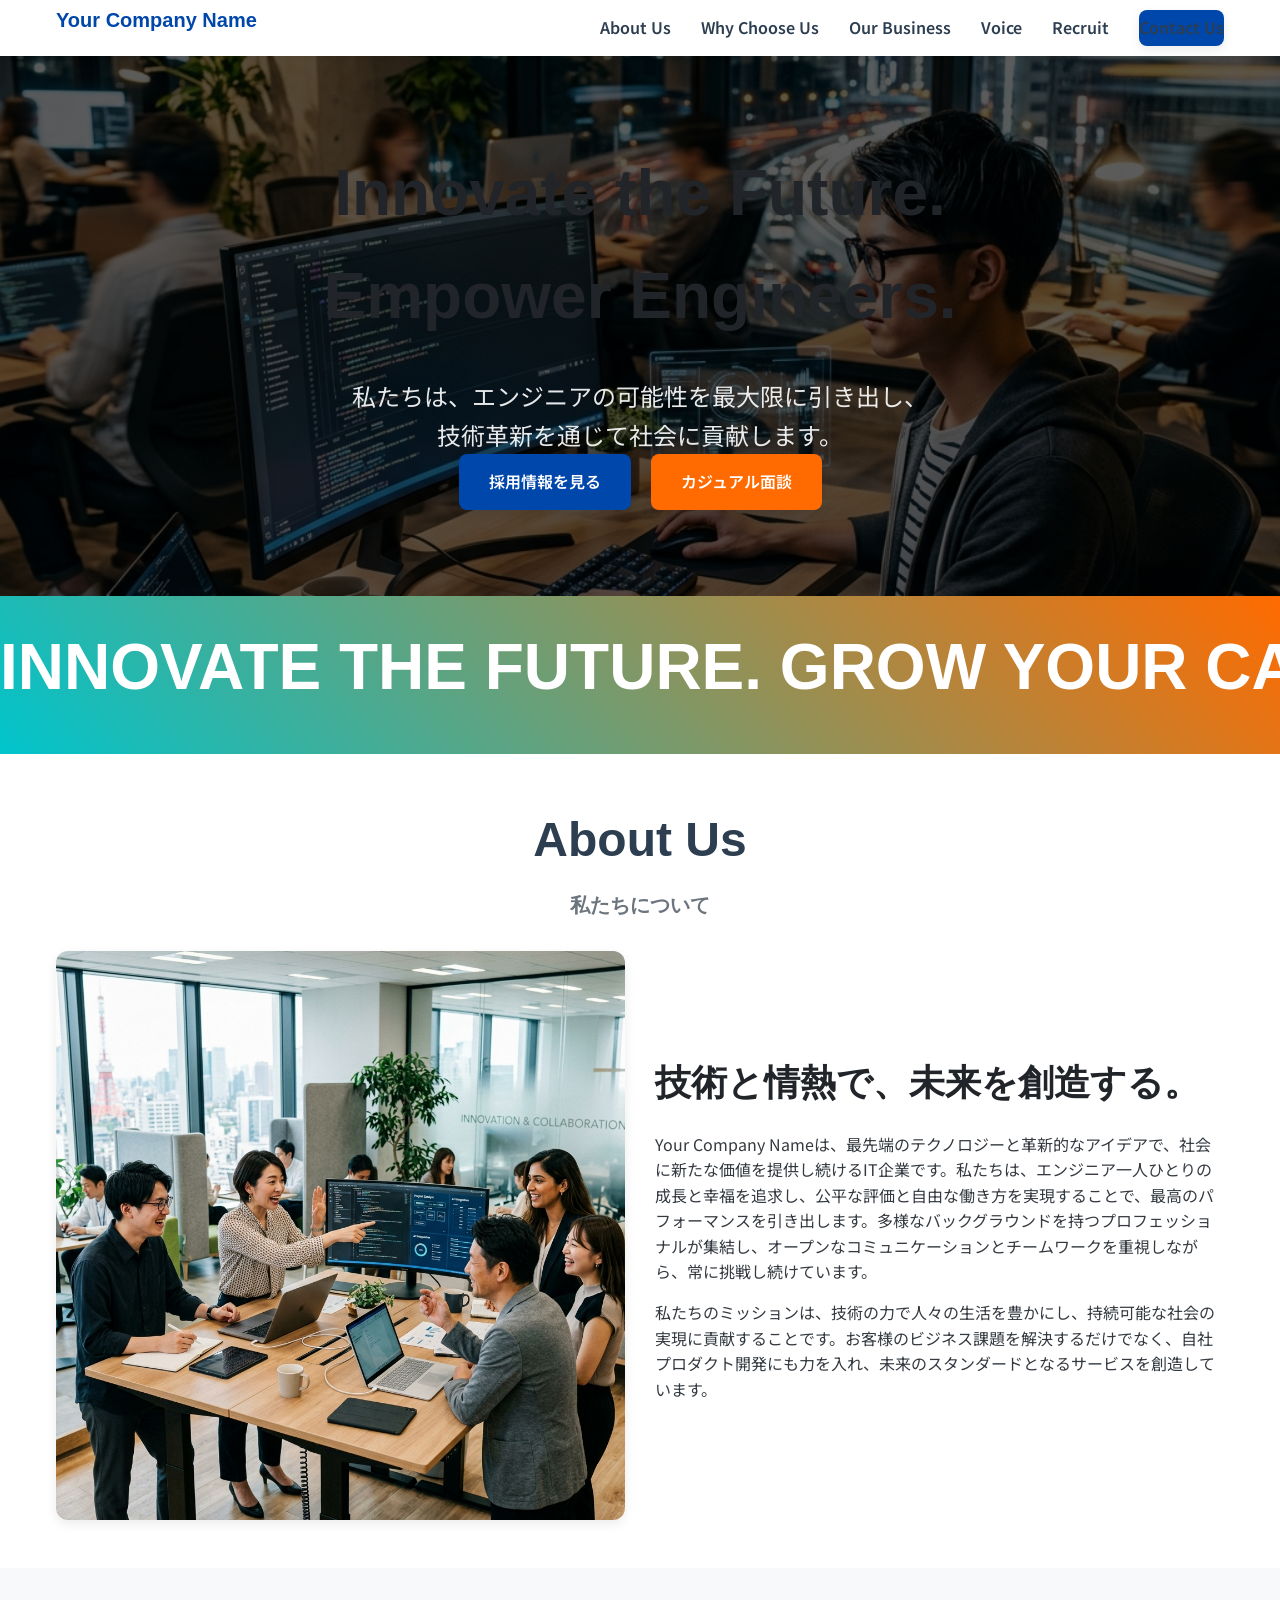
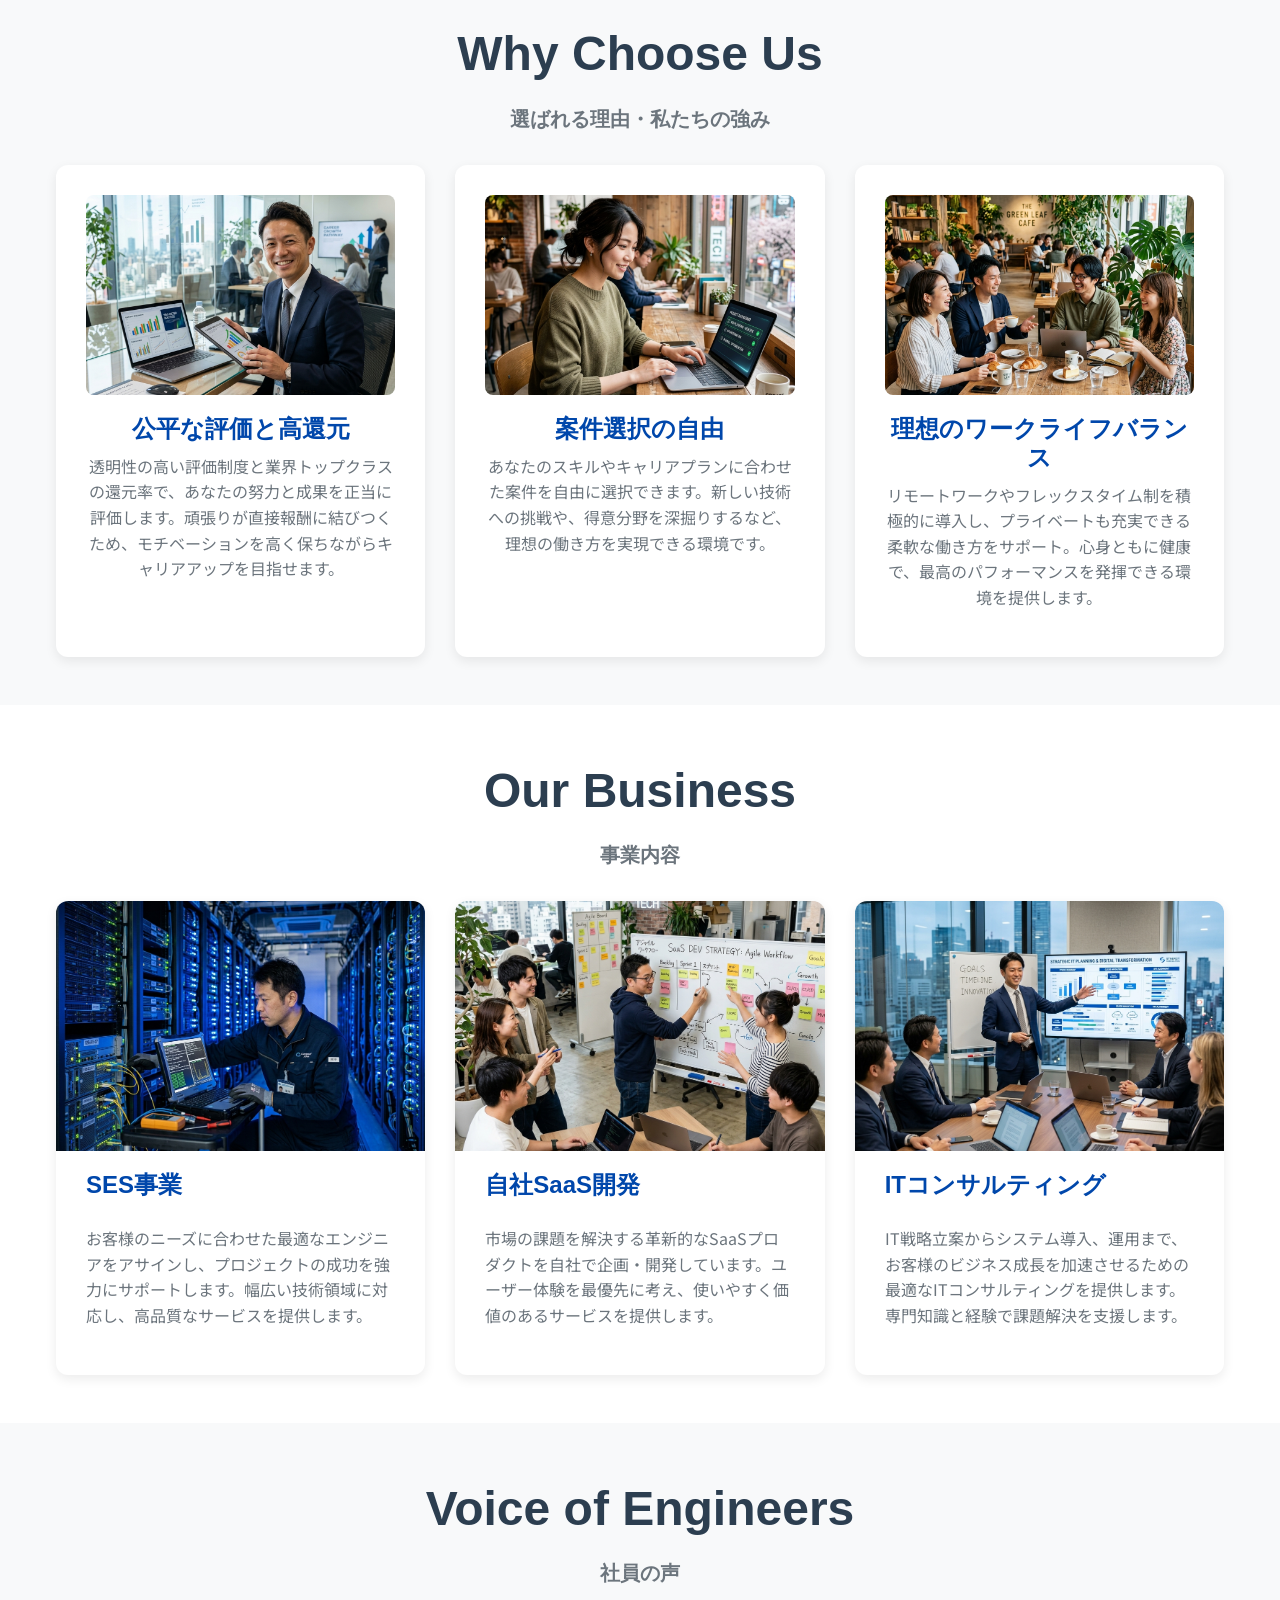
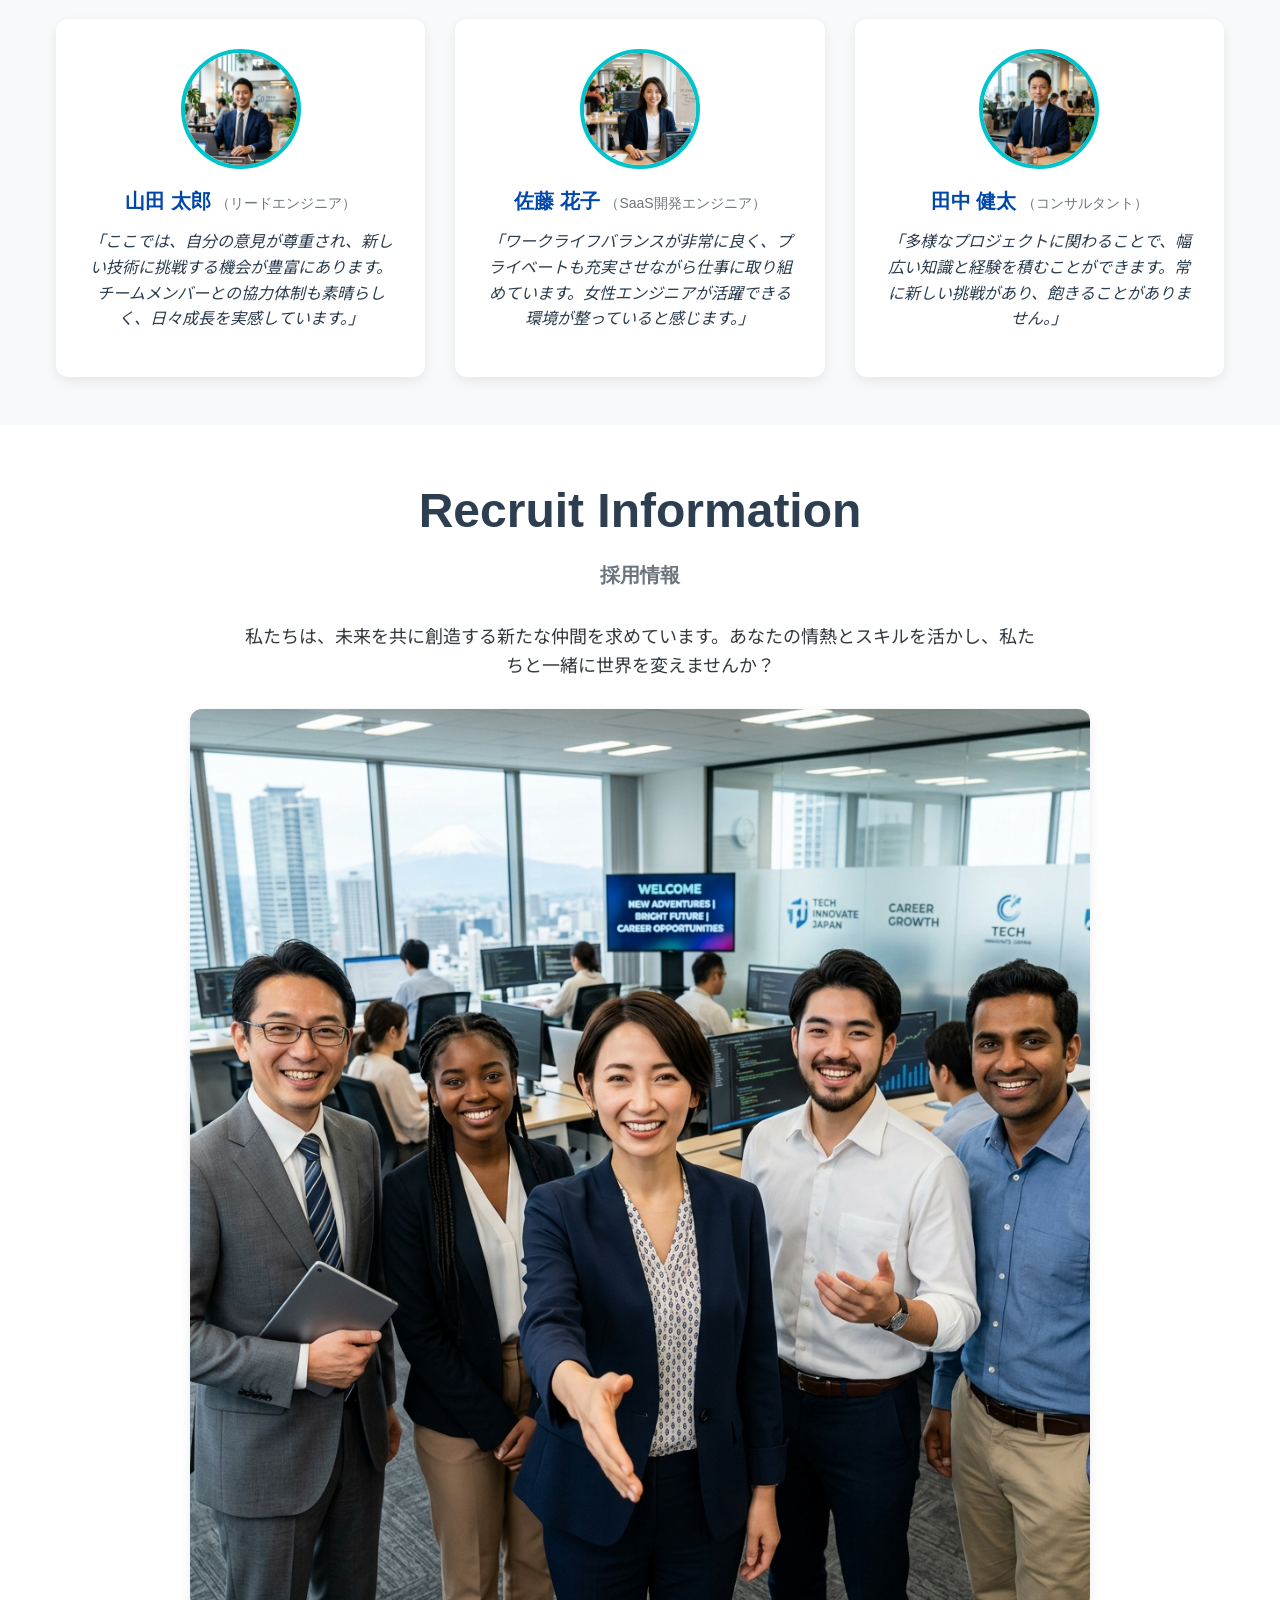
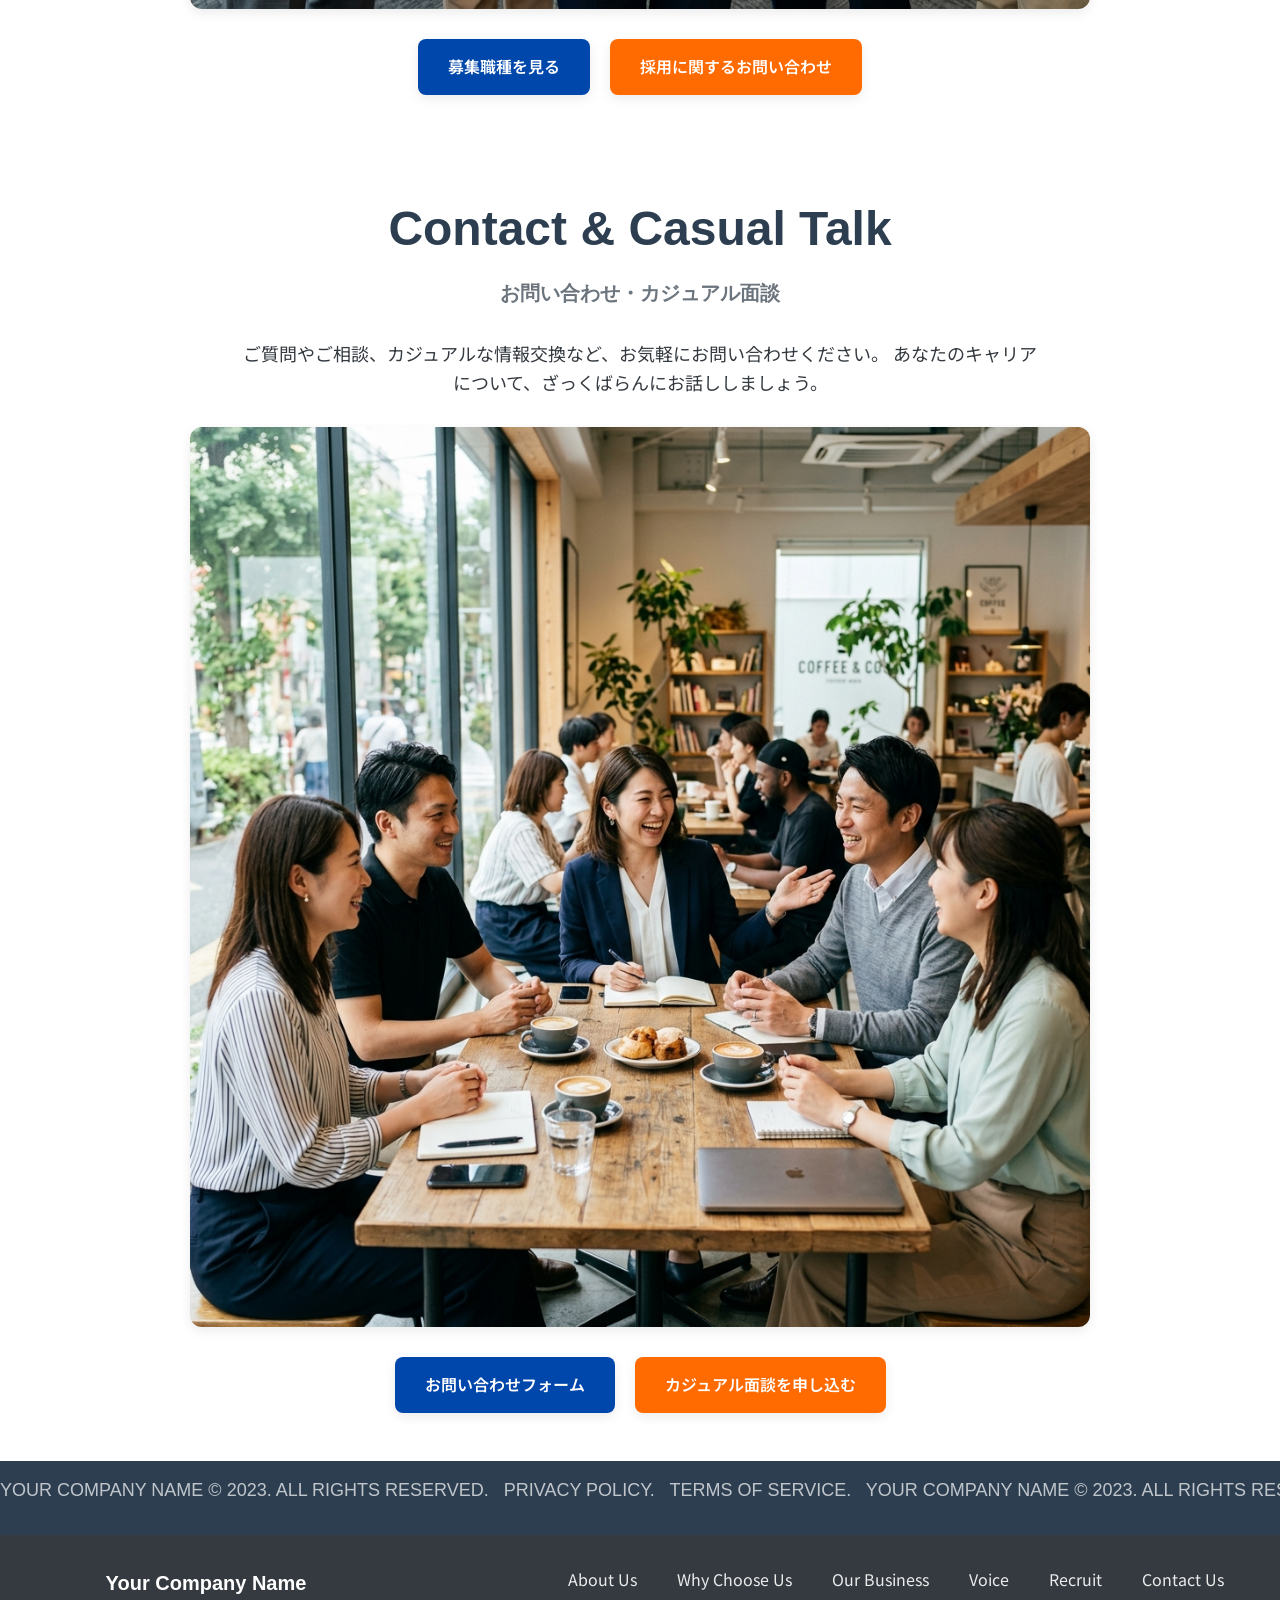
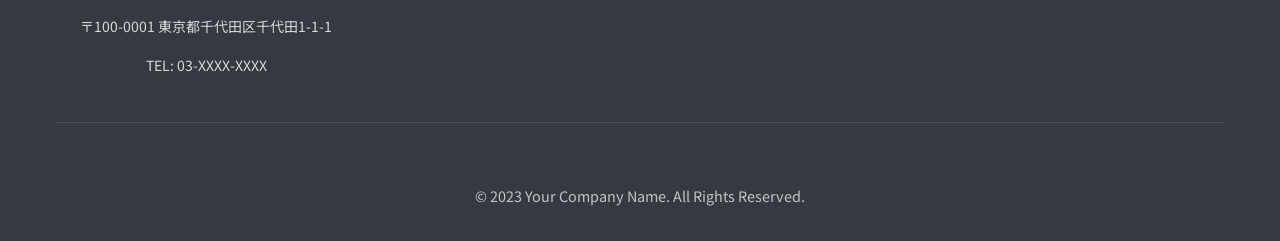
==== commit 4ac6fcae: "3rd" ====
--- a/index.html
+++ b/index.html
@@ -41,9 +41,8 @@
     <main class="l-main">
         <section id="hero" class="l-hero p-hero">
             <div class="p-hero__background">
-                <img src="https://source.unsplash.com/random/1920x1080/?japanese young engineer, coding, modern office, Tokyo city view, futuristic technology, motion blur"
-                    alt="未来的なオフィスで働く日本人エンジニア"
-                    data-keyword="japanese young engineer, coding, modern office, Tokyo city view, futuristic technology, motion blur">
+                <img src="images/hero_engineer.png"
+                    alt="未来的なオフィスで働く日本人エンジニア">
             </div>
             <div class="p-hero__inner l-container">
                 <h2 class="p-hero__heading">Innovate the Future.<br>Empower Engineers.</h2>
@@ -66,9 +65,8 @@
                 <h2 class="c-section-heading">About Us<span class="c-section-heading__sub">私たちについて</span></h2>
                 <div class="p-about__content">
                     <div class="p-about__image">
-                        <img src="https://source.unsplash.com/random/800x600/?japanese business team, diverse engineers, discussing, innovation, bright office, collaboration"
-                            alt="活発に議論する日本人ビジネスチーム"
-                            data-keyword="japanese business team, diverse engineers, discussing, innovation, bright office, collaboration">
+                        <img src="images/about_team.png"
+                            alt="活発に議論する日本人ビジネスチーム">
                     </div>
                     <div class="p-about__text-block">
                         <h3 class="p-about__title">技術と情熱で、未来を創造する。</h3>
@@ -91,9 +89,8 @@
                 <ul class="p-why-choose-us__list">
                     <li class="p-why-choose-us__item">
                         <div class="p-why-choose-us__image">
-                            <img src="https://source.unsplash.com/random/600x400/?japanese professional, smiling, career growth, data analysis, transparent, clean workspace, success"
-                                alt="キャリア成長を喜ぶ日本人プロフェッショナル"
-                                data-keyword="japanese professional, smiling, career growth, data analysis, transparent, clean workspace, success">
+                            <img src="images/why_growth.png"
+                                alt="キャリア成長を喜ぶ日本人プロフェッショナル">
                         </div>
                         <h3 class="p-why-choose-us__title">公平な評価と高還元</h3>
                         <p class="p-why-choose-us__description">
@@ -102,9 +99,8 @@
                     </li>
                     <li class="p-why-choose-us__item">
                         <div class="p-why-choose-us__image">
-                            <img src="https://source.unsplash.com/random/600x400/?japanese engineer choosing project, laptop, freedom, flexible work, open options"
-                                alt="プロジェクトを選ぶ日本人エンジニア"
-                                data-keyword="japanese engineer choosing project, laptop, freedom, flexible work, open options">
+                            <img src="images/why_freedom.png"
+                                alt="プロジェクトを選ぶ日本人エンジニア">
                         </div>
                         <h3 class="p-why-choose-us__title">案件選択の自由</h3>
                         <p class="p-why-choose-us__description">
@@ -113,9 +109,8 @@
                     </li>
                     <li class="p-why-choose-us__item">
                         <div class="p-why-choose-us__image">
-                            <img src="https://source.unsplash.com/random/600x400/?japanese people, work life balance, happy, relaxing, modern cafe, green environment, wellness"
-                                alt="ワークライフバランスを楽しむ日本人"
-                                data-keyword="japanese people, work life balance, happy, relaxing, modern cafe, green environment, wellness">
+                            <img src="images/why_worklife.png"
+                                alt="ワークライフバランスを楽しむ日本人">
                         </div>
                         <h3 class="p-why-choose-us__title">理想のワークライフバランス</h3>
                         <p class="p-why-choose-us__description">
@@ -132,9 +127,8 @@
                 <ul class="p-our-business__list">
                     <li class="p-our-business__item">
                         <div class="p-our-business__image">
-                            <img src="https://source.unsplash.com/random/800x500/?japanese engineer, server room, cloud computing, data center, blue light, infrastructure"
-                                alt="サーバー室で作業する日本人エンジニア"
-                                data-keyword="japanese engineer, server room, cloud computing, data center, blue light, infrastructure">
+                            <img src="images/biz_ses.png"
+                                alt="サーバー室で作業する日本人エンジニア">
                         </div>
                         <h3 class="p-our-business__title">SES事業</h3>
                         <p class="p-our-business__description">
@@ -143,9 +137,8 @@
                     </li>
                     <li class="p-our-business__item">
                         <div class="p-our-business__image">
-                            <img src="https://source.unsplash.com/random/800x500/?japanese startup team, brainstorming, SaaS development, whiteboard, agile, innovation"
-                                alt="SaaS開発についてブレインストーミングする日本のスタートアップチーム"
-                                data-keyword="japanese startup team, brainstorming, SaaS development, whiteboard, agile, innovation">
+                            <img src="images/biz_saas.png"
+                                alt="SaaS開発についてブレインストーミングする日本のスタートアップチーム">
                         </div>
                         <h3 class="p-our-business__title">自社SaaS開発</h3>
                         <p class="p-our-business__description">
@@ -154,9 +147,8 @@
                     </li>
                     <li class="p-our-business__item">
                         <div class="p-our-business__image">
-                            <img src="https://source.unsplash.com/random/800x500/?japanese business consultant, meeting, client presentation, strategic planning, solution"
-                                alt="クライアントとミーティングを行う日本人ビジネスコンサルタント"
-                                data-keyword="japanese business consultant, meeting, client presentation, strategic planning, solution">
+                            <img src="images/biz_consulting.png"
+                                alt="クライアントとミーティングを行う日本人ビジネスコンサルタント">
                         </div>
                         <h3 class="p-our-business__title">ITコンサルティング</h3>
                         <p class="p-our-business__description">
@@ -173,9 +165,8 @@
                 <ul class="p-voice__list">
                     <li class="p-voice__item">
                         <div class="p-voice__image">
-                            <img src="https://source.unsplash.com/random/400x400/?japanese young male engineer, smiling, interview, natural light, office background, authentic"
-                                alt="笑顔の日本人男性エンジニア"
-                                data-keyword="japanese young male engineer, smiling, interview, natural light, office background, authentic">
+                            <img src="images/voice_male.png"
+                                alt="笑顔の日本人男性エンジニア">
                         </div>
                         <h3 class="p-voice__name">山田 太郎 <span class="p-voice__position">（リードエンジニア）</span></h3>
                         <p class="p-voice__comment">
@@ -184,9 +175,8 @@
                     </li>
                     <li class="p-voice__item">
                         <div class="p-voice__image">
-                            <img src="https://source.unsplash.com/random/400x400/?japanese young female engineer, confident, working, laptop, open space office, empowered"
-                                alt="自信に満ちた日本人女性エンジニア"
-                                data-keyword="japanese young female engineer, confident, working, laptop, open space office, empowered">
+                            <img src="images/voice_female.png"
+                                alt="自信に満ちた日本人女性エンジニア">
                         </div>
                         <h3 class="p-voice__name">佐藤 花子 <span class="p-voice__position">（SaaS開発エンジニア）</span></h3>
                         <p class="p-voice__comment">
@@ -195,9 +185,8 @@
                     </li>
                     <li class="p-voice__item">
                         <div class="p-voice__image">
-                            <img src="https://source.unsplash.com/random/400x400/?japanese engineer, focused, coding, modern workspace, innovation, problem solving"
-                                alt="集中してコーディングする日本人エンジニア"
-                                data-keyword="japanese engineer, focused, coding, modern workspace, innovation, problem solving">
+                            <img src="images/voice_consultant.png"
+                                alt="集中してコーディングする日本人エンジニア">
                         </div>
                         <h3 class="p-voice__name">田中 健太 <span class="p-voice__position">（コンサルタント）</span></h3>
                         <p class="p-voice__comment">
@@ -215,9 +204,8 @@
                     私たちは、未来を共に創造する新たな仲間を求めています。あなたの情熱とスキルを活かし、私たちと一緒に世界を変えませんか？
                 </p>
                 <div class="p-recruit__image">
-                    <img src="https://source.unsplash.com/random/1000x600/?japanese diverse team, welcoming, handshake, new challenge, career opportunity, future"
-                        alt="新しい仲間を歓迎する多様な日本人チーム"
-                        data-keyword="japanese diverse team, welcoming, handshake, new challenge, career opportunity, future">
+                    <img src="images/recruit_team.png"
+                        alt="新しい仲間を歓迎する多様な日本人チーム">
                 </div>
                 <div class="p-recruit__actions">
                     <a href="#" class="c-btn c-btn--primary">募集職種を見る</a>
@@ -235,9 +223,8 @@
                     あなたのキャリアについて、ざっくばらんにお話ししましょう。
                 </p>
                 <div class="p-contact__image">
-                    <img src="https://source.unsplash.com/random/800x500/?japanese business professional, friendly, meeting, casual discussion, cafe, approachable"
-                        alt="カジュアルな雰囲気で話す日本人ビジネスパーソン"
-                        data-keyword="japanese business professional, friendly, meeting, casual discussion, cafe, approachable">
+                    <img src="images/contact_casual.png"
+                        alt="カジュアルな雰囲気で話す日本人ビジネスパーソン">
                 </div>
                 <div class="p-contact__actions">
                     <a href="#" class="c-btn c-btn--primary">お問い合わせフォーム</a>
--- a/style.css
+++ b/style.css
@@ -903,4 +903,592 @@
     .l-footer-nav__list {
         gap: 15px 25px;
     }
+}
+
+/*
+ * FLOCSS - Architecture for CSS
+ *
+ * This CSS is structured following the FLOCSS methodology:
+ * Foundational, Layout, Object (Component, Project, Utility).
+ *
+ * Foundational: Base styles, resets, typography defaults.
+ * Layout: Major page sections (header, footer, main, container).
+ * Object: Reusable UI patterns.
+ *   Component: Independent, reusable UI elements (buttons, cards).
+ *   Project: Specific UI patterns tied to a project or page section (hero, feature list).
+ *   Utility: Single-purpose, often atomic classes (spacing, text alignment).
+ */
+
+/* Foundational */
+:root {
+    --color-primary: #007bff;
+    --color-secondary: #6c757d;
+    --color-success: #28a745;
+    --color-info: #17a2b8;
+    --color-warning: #ffc107;
+    --color-danger: #dc3545;
+    --color-light: #f8f9fa;
+    --color-dark: #343a40;
+    --color-white: #fff;
+    --color-gray-100: #f8f9fa;
+    --color-gray-200: #e9ecef;
+    --color-gray-300: #dee2e6;
+    --color-gray-400: #ced4da;
+    --color-gray-500: #adb5bd;
+    --color-gray-600: #6c757d;
+    --color-gray-700: #495057;
+    --color-gray-800: #343a40;
+    --color-gray-900: #212529;
+
+    --font-family-base: 'Noto Sans JP', sans-serif;
+    --font-family-heading: 'Poppins', sans-serif;
+
+    --spacing-xs: 0.25rem;
+    /* 4px */
+    --spacing-sm: 0.5rem;
+    /* 8px */
+    --spacing-md: 1rem;
+    /* 16px */
+    --spacing-lg: 1.5rem;
+    /* 24px */
+    --spacing-xl: 2rem;
+    /* 32px */
+    --spacing-xxl: 3rem;
+    /* 48px */
+    --spacing-xxxl: 4rem;
+    /* 64px */
+
+    --border-radius: 0.25rem;
+    --transition-speed: 0.3s;
+}
+
+*,
+*::before,
+*::after {
+    box-sizing: border-box;
+}
+
+html {
+    scroll-behavior: smooth;
+}
+
+body {
+    margin: 0;
+    font-family: var(--font-family-base);
+    line-height: 1.6;
+    color: var(--color-gray-800);
+    background-color: var(--color-white);
+    -webkit-font-smoothing: antialiased;
+    -moz-osx-font-smoothing: grayscale;
+}
+
+/* Accessibility: Hide content visually but keep for screen readers */
+.sr-only {
+    position: absolute;
+    width: 1px;
+    height: 1px;
+    padding: 0;
+    margin: -1px;
+    overflow: hidden;
+    clip: rect(0, 0, 0, 0);
+    white-space: nowrap;
+    border: 0;
+}
+
+a {
+    color: var(--color-primary);
+    text-decoration: none;
+    transition: color var(--transition-speed) ease;
+}
+
+a:hover {
+    color: #0056b3;
+    /* Darker primary color, corrected from 'darken()' */
+    text-decoration: underline;
+}
+
+img {
+    max-width: 100%;
+    height: auto;
+    display: block;
+}
+
+h1,
+h2,
+h3,
+h4,
+h5,
+h6 {
+    font-family: var(--font-family-heading);
+    margin-top: 0;
+    margin-bottom: var(--spacing-md);
+    line-height: 1.2;
+    color: var(--color-gray-900);
+}
+
+p {
+    margin-top: 0;
+    margin-bottom: var(--spacing-md);
+}
+
+/* Layout */
+.l-container {
+    max-width: 1200px;
+    margin-left: auto;
+    margin-right: auto;
+    padding-left: var(--spacing-md);
+    padding-right: var(--spacing-md);
+}
+
+.l-section {
+    padding-top: var(--spacing-xxl);
+    padding-bottom: var(--spacing-xxl);
+}
+
+.l-section--gray {
+    background-color: var(--color-gray-100);
+}
+
+.l-header {
+    background-color: var(--color-white);
+    box-shadow: 0 2px 4px rgba(0, 0, 0, 0.05);
+    padding: var(--spacing-sm) 0;
+    position: sticky;
+    top: 0;
+    z-index: 100;
+}
+
+.l-header__inner {
+    display: flex;
+    justify-content: space-between;
+    align-items: center;
+}
+
+.l-header__logo a {
+    font-family: var(--font-family-heading);
+    font-size: 1.8rem;
+    font-weight: 700;
+    color: var(--color-dark);
+    text-decoration: none;
+}
+
+.l-header__logo a:hover {
+    color: var(--color-primary);
+}
+
+.l-footer {
+    background-color: var(--color-dark);
+    color: var(--color-light);
+    padding: var(--spacing-xl) 0;
+    text-align: center;
+}
+
+.l-footer__copyright {
+    font-size: 0.9rem;
+    margin-bottom: 0;
+}
+
+.l-grid {
+    display: grid;
+    gap: var(--spacing-xl);
+}
+
+.l-grid--2col {
+    grid-template-columns: 1fr;
+    /* Default for mobile */
+}
+
+@media (min-width: 768px) {
+    .l-grid--2col {
+        grid-template-columns: repeat(2, 1fr);
+    }
+}
+
+.l-grid--3col {
+    grid-template-columns: 1fr;
+    /* Default for mobile */
+}
+
+@media (min-width: 768px) {
+    .l-grid--3col {
+        grid-template-columns: repeat(2, 1fr);
+    }
+}
+
+@media (min-width: 1024px) {
+    .l-grid--3col {
+        grid-template-columns: repeat(3, 1fr);
+    }
+}
+
+
+/* Object - Component */
+.c-button {
+    display: inline-flex;
+    align-items: center;
+    justify-content: center;
+    padding: var(--spacing-sm) var(--spacing-lg);
+    border-radius: var(--border-radius);
+    font-weight: 700;
+    text-decoration: none;
+    transition: all var(--transition-speed) ease;
+    border: 1px solid transparent;
+    cursor: pointer;
+    font-size: 1rem;
+}
+
+.c-button--primary {
+    background-color: var(--color-primary);
+    color: var(--color-white);
+}
+
+.c-button--primary:hover {
+    background-color: #0056b3;
+    /* Darker primary */
+    color: var(--color-white);
+    text-decoration: none;
+}
+
+.c-button--secondary {
+    background-color: var(--color-secondary);
+    color: var(--color-white);
+}
+
+.c-button--secondary:hover {
+    background-color: #545b62;
+    /* Darker secondary */
+    color: var(--color-white);
+    text-decoration: none;
+}
+
+.c-button--outline-primary {
+    background-color: transparent;
+    color: var(--color-primary);
+    border-color: var(--color-primary);
+}
+
+.c-button--outline-primary:hover {
+    background-color: var(--color-primary);
+    color: var(--color-white);
+    text-decoration: none;
+}
+
+.c-button--large {
+    padding: var(--spacing-md) var(--spacing-xl);
+    font-size: 1.1rem;
+}
+
+.c-nav {
+    display: block;
+    /* Default to block for mobile */
+}
+
+.c-nav__list {
+    list-style: none;
+    margin: 0;
+    padding: 0;
+    display: flex;
+    gap: var(--spacing-md);
+}
+
+.c-nav__link {
+    display: block;
+    padding: var(--spacing-sm) var(--spacing-xs);
+    color: var(--color-dark);
+    font-weight: 700;
+    text-decoration: none;
+    position: relative;
+}
+
+.c-nav__link:hover,
+.c-nav__link.is-current {
+    color: var(--color-primary);
+    text-decoration: none;
+}
+
+.c-nav__link.is-current::after {
+    content: '';
+    position: absolute;
+    left: var(--spacing-xs);
+    right: var(--spacing-xs);
+    bottom: 0;
+    height: 2px;
+    background-color: var(--color-primary);
+}
+
+/* Hamburger menu styles */
+.c-hamburger {
+    display: none;
+    /* Hidden by default on desktop */
+    flex-direction: column;
+    justify-content: space-between;
+    width: 30px;
+    height: 20px;
+    background: none;
+    border: none;
+    cursor: pointer;
+    padding: 0;
+    z-index: 101;
+    /* Ensure it's above other elements */
+}
+
+.c-hamburger span {
+    display: block;
+    width: 100%;
+    height: 2px;
+    background-color: var(--color-dark);
+    transition: all var(--transition-speed) ease;
+}
+
+/* States for hamburger menu */
+.c-hamburger.is-open span:nth-child(1) {
+    transform: translateY(9px) rotate(45deg);
+}
+
+.c-hamburger.is-open span:nth-child(2) {
+    opacity: 0;
+}
+
+.c-hamburger.is-open span:nth-child(3) {
+    transform: translateY(-9px) rotate(-45deg);
+}
+
+/* Mobile navigation overlay */
+@media (max-width: 767px) {
+    .l-header__nav {
+        position: fixed;
+        top: 0;
+        left: 0;
+        width: 100%;
+        height: 100%;
+        background-color: var(--color-dark);
+        opacity: 0;
+        visibility: hidden;
+        transition: opacity var(--transition-speed) ease, visibility var(--transition-speed) ease;
+        display: flex;
+        align-items: center;
+        justify-content: center;
+        z-index: 99;
+    }
+
+    .l-header__nav.is-open {
+        opacity: 1;
+        visibility: visible;
+    }
+
+    .c-nav__list {
+        flex-direction: column;
+        text-align: center;
+        gap: var(--spacing-xl);
+    }
+
+    .c-nav__link {
+        color: var(--color-white);
+        font-size: 1.5rem;
+        padding: var(--spacing-sm) 0;
+    }
+
+    .c-nav__link:hover,
+    .c-nav__link.is-current {
+        color: var(--color-primary);
+    }
+
+    .c-nav__link.is-current::after {
+        left: 20%;
+        right: 20%;
+        background-color: var(--color-primary);
+    }
+
+    .c-hamburger {
+        display: flex;
+        /* Show hamburger on mobile */
+    }
+
+    /* Prevent body scroll when nav is open */
+    body.is-open {
+        overflow: hidden;
+    }
+}
+
+.c-heading {
+    font-family: var(--font-family-heading);
+    margin-bottom: var(--spacing-lg);
+    color: var(--color-gray-900);
+}
+
+.c-heading--primary {
+    font-size: clamp(2rem, 5vw, 3rem);
+    /* Responsive font size */
+    font-weight: 700;
+}
+
+.c-heading--secondary {
+    font-size: clamp(1.5rem, 4vw, 2.5rem);
+    font-weight: 700;
+}
+
+.c-text {
+    font-size: 1rem;
+    line-height: 1.8;
+    color: var(--color-gray-700);
+}
+
+.c-card {
+    background-color: var(--color-white);
+    border-radius: var(--border-radius);
+    box-shadow: 0 4px 10px rgba(0, 0, 0, 0.08);
+    overflow: hidden;
+    display: flex;
+    flex-direction: column;
+    transition: transform var(--transition-speed) ease;
+}
+
+.c-card:hover {
+    transform: translateY(-5px);
+}
+
+.c-card__img {
+    width: 100%;
+    height: 200px;
+    object-fit: cover;
+}
+
+.c-card__content {
+    padding: var(--spacing-lg);
+    flex-grow: 1;
+    display: flex;
+    flex-direction: column;
+}
+
+.c-card__title {
+    font-family: var(--font-family-heading);
+    font-size: 1.4rem;
+    font-weight: 700;
+    margin-bottom: var(--spacing-sm);
+    color: var(--color-gray-900);
+}
+
+.c-card__text {
+    font-size: 0.95rem;
+    line-height: 1.7;
+    color: var(--color-gray-700);
+    margin-bottom: 0;
+}
+
+/* Object - Project */
+.p-hero {
+    position: relative;
+    height: 60vh;
+    min-height: 300px;
+    /* Minimum height for smaller screens */
+    display: flex;
+    align-items: center;
+    justify-content: center;
+    color: var(--color-white);
+    text-align: center;
+    overflow: hidden;
+}
+
+.p-hero::before {
+    content: "";
+    position: absolute;
+    top: 0;
+    left: 0;
+    width: 100%;
+    height: 100%;
+    background-color: rgba(0, 0, 0, 0.4);
+    /* Overlay for readability */
+    z-index: 1;
+}
+
+.p-hero img {
+    position: absolute;
+    top: 0;
+    left: 0;
+    width: 100%;
+    height: 100%;
+    object-fit: cover;
+    z-index: 0;
+}
+
+.p-hero__content {
+    position: relative;
+    z-index: 2;
+    max-width: 900px;
+    padding: var(--spacing-md);
+}
+
+.p-hero__title {
+    font-size: clamp(2rem, 5vw, 4rem);
+    margin-bottom: var(--spacing-md);
+    color: var(--color-white);
+}
+
+.p-hero__text {
+    font-size: clamp(1rem, 2vw, 1.5rem);
+    max-width: 800px;
+    margin: 0 auto;
+    color: var(--color-white);
+}
+
+
+/* Object - Utility */
+.u-text-center {
+    text-align: center;
+}
+
+.u-mb-xs {
+    margin-bottom: var(--spacing-xs);
+}
+
+.u-mb-sm {
+    margin-bottom: var(--spacing-sm);
+}
+
+.u-mb-md {
+    margin-bottom: var(--spacing-md);
+}
+
+.u-mb-lg {
+    margin-bottom: var(--spacing-lg);
+}
+
+.u-mb-xl {
+    margin-bottom: var(--spacing-xl);
+}
+
+.u-mb-xxl {
+    margin-bottom: var(--spacing-xxl);
+}
+
+.u-mb-xxxl {
+    margin-bottom: var(--spacing-xxxl);
+}
+
+.u-mt-xs {
+    margin-top: var(--spacing-xs);
+}
+
+.u-mt-sm {
+    margin-top: var(--spacing-sm);
+}
+
+.u-mt-md {
+    margin-top: var(--spacing-md);
+}
+
+.u-mt-lg {
+    margin-top: var(--spacing-lg);
+}
+
+.u-mt-xl {
+    margin-top: var(--spacing-xl);
+}
+
+.u-mt-xxl {
+    margin-top: var(--spacing-xxl);
+}
+
+.u-mt-xxxl {
+    margin-top: var(--spacing-xxxl);
 }
